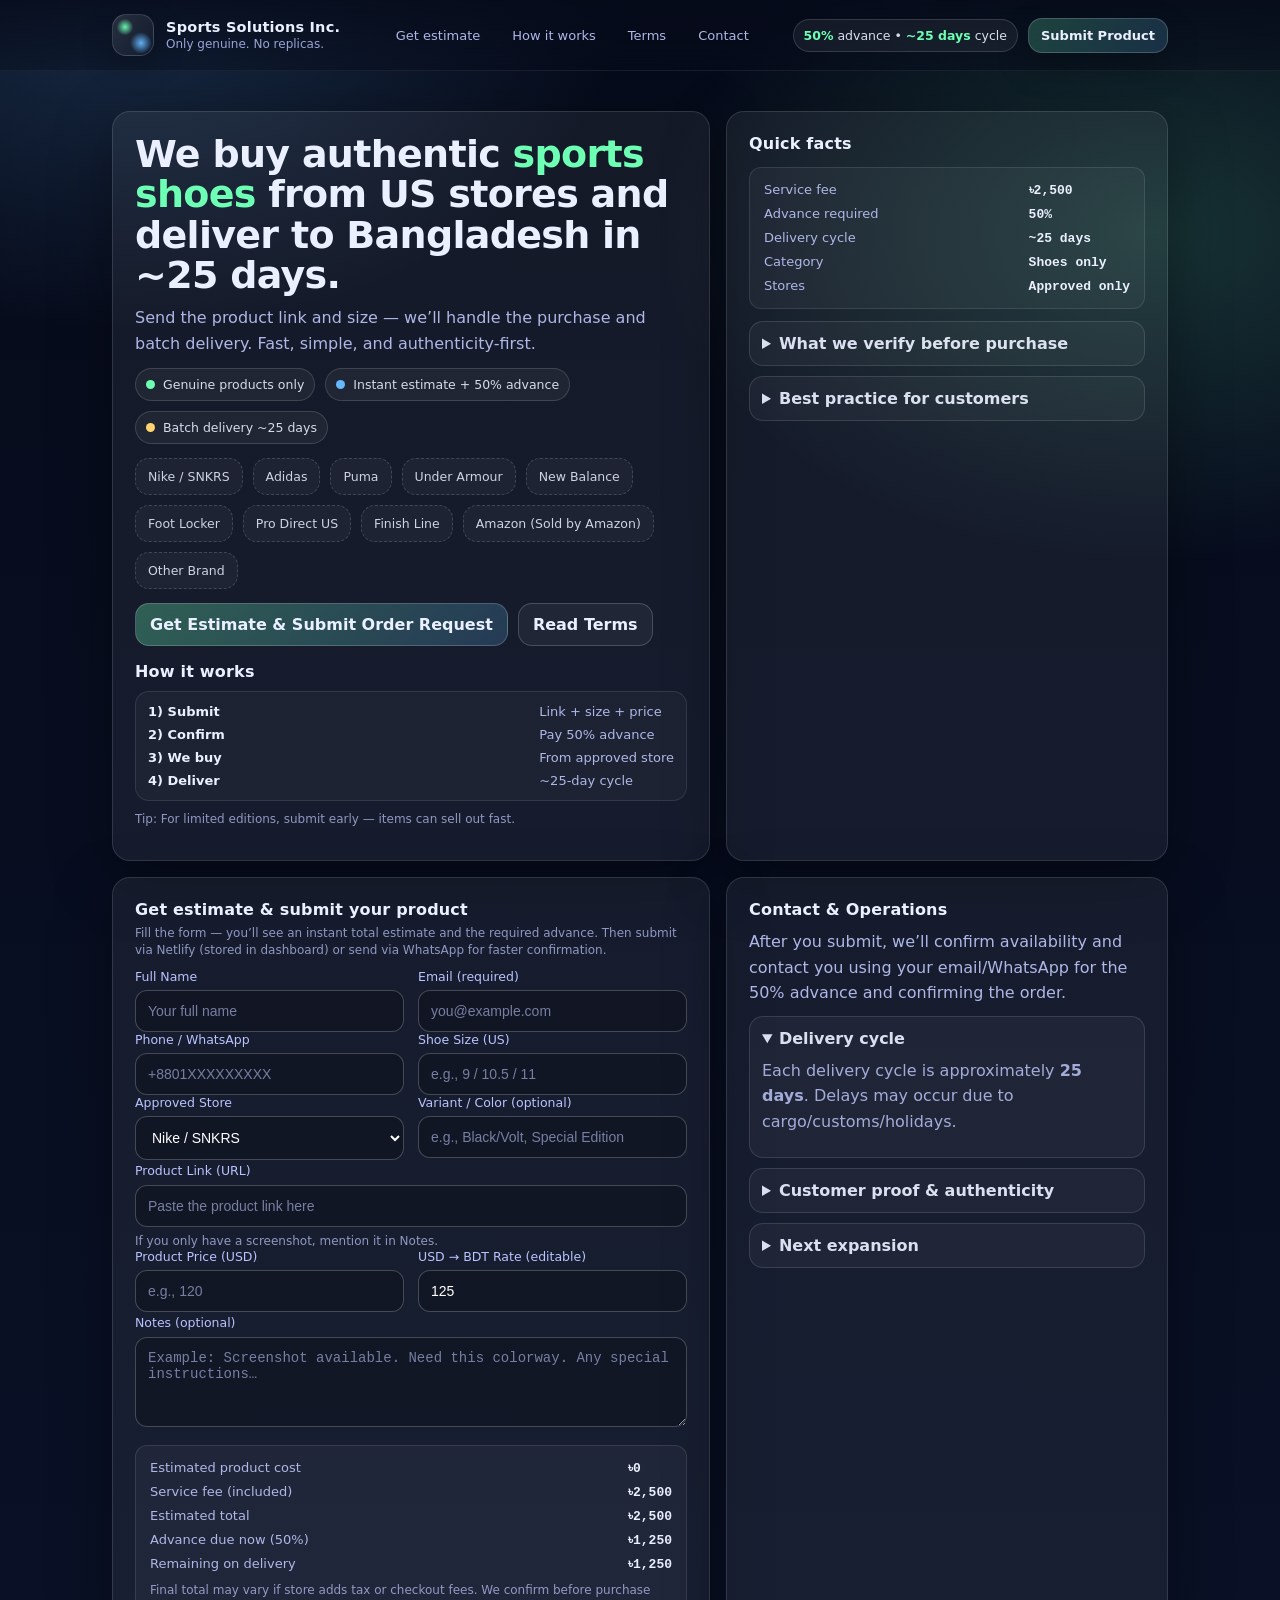
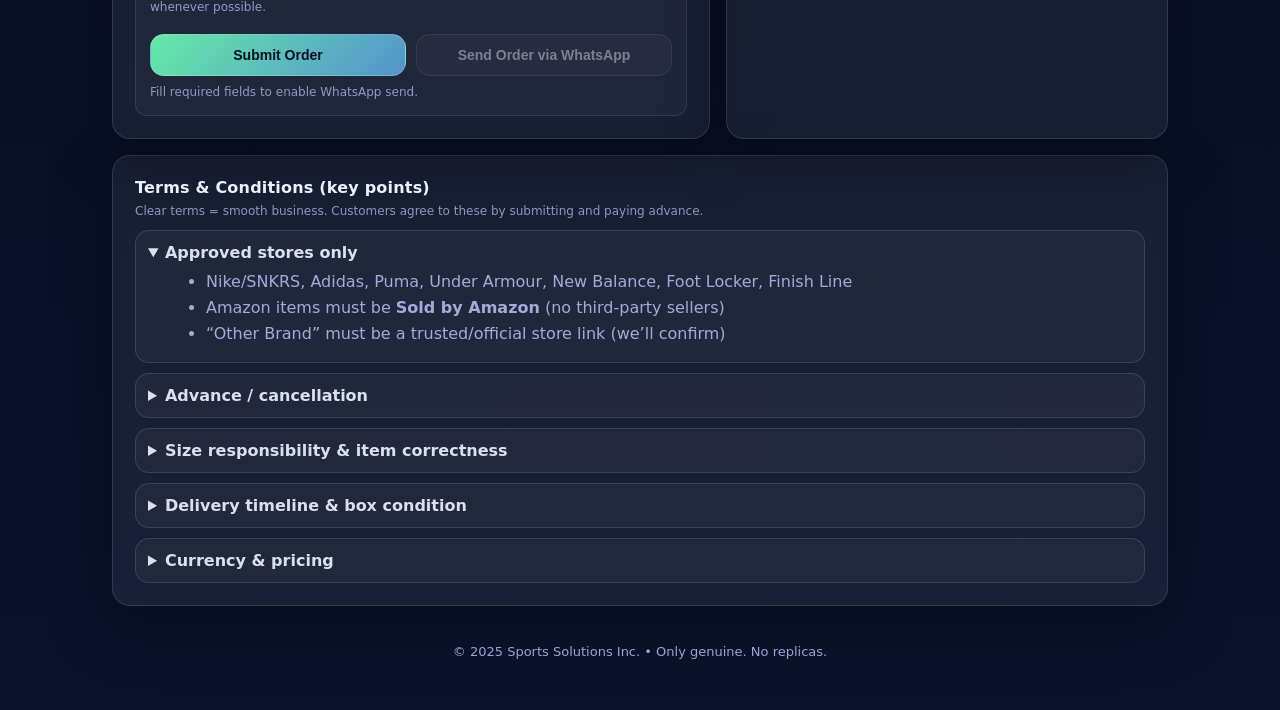
==== index.html @ 5dcd1d86 "Update order submission and delivery details (added prodirect)" ====
<!doctype html>
<html lang="en">
<head>
<meta charset="utf-8">
<meta name="viewport" content="width=device-width,initial-scale=1">

<title>Sports Solutions Inc. — US to BD Sports Imports</title>
<meta name="description" content="Sports Solutions Inc. — Authentic US store/site purchase. Send the product link. Pay 50% advance. We handle the rest.">

<style>
  :root{
    --bg1:#060b1a;
    --bg2:#0b132b;
    --card:rgba(255,255,255,.06);
    --line:rgba(255,255,255,.12);
    --text:#eaf0ff;
    --mut:#aeb7e6;
    --mut2:#9aa4d6;
    --acc1:#6dffb3;
    --acc2:#66b8ff;
    --warn:#ffd36d;
    --danger:#ff6d8b;
    --radius:18px;
    --radius2:14px;
    --shadow: 0 18px 60px rgba(0,0,0,.35);
  }

  *{box-sizing:border-box}
  html{scroll-behavior:smooth}
  body{
    margin:0;
    font-family:system-ui,-apple-system,Segoe UI,Roboto,Helvetica,Arial;
    color:var(--text);
    background:
      radial-gradient(900px 600px at 10% 0%, rgba(102,184,255,.18), transparent 55%),
      radial-gradient(900px 600px at 90% 10%, rgba(109,255,179,.16), transparent 55%),
      linear-gradient(180deg,var(--bg1),var(--bg2));
  }

  .wrap{max-width:1100px;margin:auto;padding:22px}
  a{color:inherit;text-decoration:none}

  /* Top bar */
  .topbar{
    position:sticky; top:0; z-index:50;
    backdrop-filter: blur(14px);
    background: linear-gradient(180deg, rgba(6,11,26,.82), rgba(6,11,26,.40));
    border-bottom:1px solid rgba(255,255,255,.08);
  }
  .nav{
    max-width:1100px;
    margin:0 auto;
    padding:14px 22px;
    display:flex;
    align-items:center;
    justify-content:space-between;
    gap:14px;
  }
  .brand{
    display:flex; align-items:center; gap:12px;
    min-width: 240px;
  }
  .mark{
    width:42px;height:42px;border-radius:14px;
    border:1px solid rgba(255,255,255,.14);
    background:
      radial-gradient(14px 14px at 30% 30%, rgba(109,255,179,.95), transparent 60%),
      radial-gradient(18px 18px at 70% 70%, rgba(102,184,255,.95), transparent 60%),
      linear-gradient(135deg, rgba(255,255,255,.12), rgba(255,255,255,.02));
    box-shadow: 0 10px 30px rgba(0,0,0,.25);
  }
  .brand b{display:block; font-size:14.5px; letter-spacing:.2px}
  .brand small{display:block; color:var(--mut2); font-size:12px; margin-top:2px}

  .navlinks{display:flex; gap:10px; flex-wrap:wrap; justify-content:flex-end}
  .navlinks a{
    font-size:13px; color:var(--mut);
    padding:8px 10px;
    border-radius:12px;
    border:1px solid transparent;
  }
  .navlinks a:hover{
    color:var(--text);
    border-color: rgba(255,255,255,.12);
    background: rgba(255,255,255,.04);
  }
  .navcta{
    display:flex; align-items:center; gap:10px;
  }
  .pill{
    font-size:12.5px;
    color:rgba(234,240,255,.92);
    border:1px solid rgba(255,255,255,.14);
    background:rgba(255,255,255,.06);
    padding:8px 10px;
    border-radius:999px;
  }
  .pill strong{color:var(--acc1)}
  .btnTop{
    display:inline-flex; align-items:center; justify-content:center;
    padding:9px 12px;
    border-radius:14px;
    font-size:13px;
    font-weight:700;
    border:1px solid rgba(255,255,255,.18);
    background: linear-gradient(135deg, rgba(109,255,179,.22), rgba(102,184,255,.18));
    box-shadow: 0 14px 34px rgba(0,0,0,.22);
    cursor:pointer;
  }
  .btnTop:hover{transform: translateY(-1px)}
  @media (max-width: 860px){
    .navcta{display:none}
  }

  /* Cards + layout */
  .card{
    background: var(--card);
    border:1px solid var(--line);
    border-radius:var(--radius);
    box-shadow: var(--shadow);
    overflow:hidden;
  }
  .pad{padding:22px}
  h1,h2,h3{margin:0 0 10px}
  p{margin:0 0 10px; color:var(--mut); line-height:1.6}

  .grid{
    display:grid;
    grid-template-columns: 1.15fr .85fr;
    gap:16px;
    margin-top:18px;
  }
  @media (max-width: 900px){
    .grid{grid-template-columns:1fr}
  }

  /* Hero */
  .heroTitle{
    font-size:38px;
    line-height:1.06;
    letter-spacing:-.7px;
    margin-bottom:10px;
  }
  @media (max-width: 520px){
    .heroTitle{font-size:30px}
  }

  .heroBadges{
    display:flex; gap:10px; flex-wrap:wrap;
    margin-top:12px;
  }
  .badge{
    display:inline-flex; align-items:center; gap:8px;
    padding:8px 10px;
    border-radius:999px;
    border:1px solid rgba(255,255,255,.14);
    background:rgba(255,255,255,.05);
    color:rgba(234,240,255,.9);
    font-size:12.5px;
  }
  .dot{width:9px;height:9px;border-radius:99px;background:var(--acc1)}
  .dot.blue{background:var(--acc2)}
  .dot.warn{background:var(--warn)}

  .storeBadges{
    display:flex; gap:10px; flex-wrap:wrap;
    margin-top:14px;
  }
  .store{
    font-size:12.5px;
    color:rgba(234,240,255,.86);
    border:1px dashed rgba(255,255,255,.16);
    background:rgba(255,255,255,.04);
    padding:10px 12px;
    border-radius:14px;
  }

  .heroCTA{
    display:flex; gap:10px; flex-wrap:wrap;
    margin-top:14px;
  }
  .primaryBtn{
    display:inline-flex; align-items:center; justify-content:center;
    padding:11px 14px;
    border-radius:14px;
    font-weight:800;
    border:1px solid rgba(255,255,255,.18);
    background: linear-gradient(135deg, rgba(109,255,179,.30), rgba(102,184,255,.20));
    cursor:pointer;
  }
  .secondaryBtn{
    display:inline-flex; align-items:center; justify-content:center;
    padding:11px 14px;
    border-radius:14px;
    font-weight:700;
    border:1px solid rgba(255,255,255,.18);
    background: rgba(255,255,255,.05);
  }

  /* Form */
  label{font-size:12.5px;color:#b9c3ff}
  input,select,textarea,button{
    width:100%;
    padding:12px;
    margin-top:6px;
    border-radius:12px;
    border:1px solid rgba(255,255,255,.22);
    background: rgba(0,0,0,.22);
    color:#fff;
    font-size:14px;
    outline:none;
  }
  input::placeholder, textarea::placeholder{color: rgba(174,183,230,.65)}
  textarea{resize:vertical; min-height:90px}
  .row{display:grid;grid-template-columns:1fr 1fr;gap:14px}
  @media(max-width:700px){.row{grid-template-columns:1fr}}

  .hint{font-size:12px;color:rgba(174,183,230,.80); margin-top:6px; line-height:1.4}

  .calc{
    background:rgba(255,255,255,.04);
    padding:14px;
    border-radius:12px;
    margin-top:14px;
    font-size:14px;
    border:1px solid rgba(255,255,255,.10);
  }
  .kvs{
    display:grid;
    grid-template-columns: 1fr auto;
    gap:8px 12px;
    color:var(--mut);
    font-size:13px;
  }
  .kvs b{color:var(--text)}
  .mono{font-family: ui-monospace, SFMono-Regular, Menlo, Monaco, Consolas, "Liberation Mono", "Courier New", monospace;}

  .btnRow{
    display:flex; gap:10px; flex-wrap:wrap;
    margin-top:12px;
  }
  .btn{
    flex: 1 1 180px;
    border-radius:14px;
    font-weight:800;
    cursor:pointer;
    border:1px solid rgba(255,255,255,.18);
    background: linear-gradient(135deg, rgba(109,255,179,.90), rgba(102,184,255,.75));
    color:#061021;
  }
  .btn.secondary{
    background: rgba(255,255,255,.06);
    color: var(--text);
    font-weight:750;
  }
  .btn:disabled{
    cursor:not-allowed;
    opacity:.45;
    filter:grayscale(.1);
  }

  .sectionTitle{
    font-size:16px;
    letter-spacing:.2px;
    margin:0 0 10px;
  }

  /* Accordion terms */
  details{
    border:1px solid rgba(255,255,255,.12);
    background:rgba(255,255,255,.04);
    border-radius:14px;
    padding:12px 12px;
    margin-top:10px;
  }
  summary{
    cursor:pointer;
    font-weight:800;
    color: rgba(234,240,255,.92);
  }
  details p, details li{color:rgba(174,183,230,.92)}
  ul{margin:10px 0 0 18px}
  li{margin:7px 0}

  footer{
    text-align:center;
    color:#9aa4d6;
    font-size:13px;
    margin:36px 0 26px;
    line-height:1.6;
  }
  /* ✅ Mobile header fix */
@media (max-width: 700px){
  .nav{
    padding: 12px 14px;
    flex-wrap: wrap;
    align-items: center;
  }

  .brand{
    min-width: unset;
  }

  .brand small{
    display:none; /* keeps header compact on phone */
  }

  .navlinks{
    width: 100%;
    justify-content: flex-start;
    flex-wrap: nowrap;          /* keep menu in one line */
    overflow-x: auto;           /* allow swipe */
    -webkit-overflow-scrolling: touch;
    gap: 8px;
    padding-top: 8px;
  }

  .navlinks a{
    white-space: nowrap;        /* prevent text wrapping */
    padding: 8px 10px;
  }

  .navcta{
    display:none; /* hide pill + button on mobile */
  }
}

</style>
</head>

<body>
  <div class="topbar">
    <div class="nav">
      <div class="brand">
        <div class="mark" aria-hidden="true"></div>
        <div>
          <b>Sports Solutions Inc.</b>
          <small>Only genuine. No replicas.</small>
        </div>
      </div>

      <div class="navlinks" aria-label="primary">
        <a href="#estimate">Get estimate</a>
        <a href="#how">How it works</a>
        <a href="#terms">Terms</a>
        <a href="#contact">Contact</a>
      </div>

      <div class="navcta">
        <div class="pill"><strong>50%</strong> advance • <strong>~25 days</strong> cycle</div>
        <a class="btnTop" href="#estimate">Submit Product</a>
      </div>
    </div>
  </div>

  <div class="wrap">

    <!-- HERO + SUMMARY -->
    <section class="grid" style="margin-top:18px">
      <div class="card">
        <div class="pad">
          <h1 class="heroTitle">
            We buy authentic <span style="color:var(--acc1)">sports shoes</span> from US stores and deliver to Bangladesh in ~25 days.
          </h1>
          <p>
            Send the product link and size — we’ll handle the purchase and batch delivery. Fast, simple, and authenticity-first.
          </p>

          <div class="heroBadges">
            <span class="badge"><span class="dot"></span> Genuine products only</span>
            <span class="badge"><span class="dot blue"></span> Instant estimate + 50% advance</span>
            <span class="badge"><span class="dot warn"></span> Batch delivery ~25 days</span>
          </div>

          <!-- DO NOT CHANGE: storeBadges block (user-requested) -->
          <div class="storeBadges" aria-label="approved stores">
            <span class="store">Nike / SNKRS</span>
            <span class="store">Adidas</span>
            <span class="store">Puma</span>
            <span class="store">Under Armour</span>
            <span class="store">New Balance</span>
            <span class="store">Foot Locker</span>
            <span class="store">Pro Direct US</span>
            <span class="store">Finish Line</span>
            <span class="store">Amazon (Sold by Amazon)</span>
            <span class="store">Other Brand</span>
          </div>

          <div class="heroCTA">
            <a class="primaryBtn" href="#estimate">Get Estimate & Submit Order Request</a>
            <a class="secondaryBtn" href="#terms">Read Terms</a>
          </div>

          <div id="how" style="margin-top:16px">
            <h3 class="sectionTitle">How it works</h3>
            <div class="kvs" style="border:1px solid rgba(255,255,255,.10); padding:12px; border-radius:14px; background:rgba(255,255,255,.03)">
              <div><b>1) Submit</b></div><div>Link + size + price</div>
              <div><b>2) Confirm</b></div><div>Pay 50% advance</div>
              <div><b>3) We buy</b></div><div>From approved store</div>
              <div><b>4) Deliver</b></div><div>~25-day cycle</div>
            </div>
            <p class="hint" style="margin-top:10px">
              Tip: For limited editions, submit early — items can sell out fast.
            </p>
          </div>
        </div>
      </div>

      <!-- QUICK FACTS -->
      <aside class="card">
        <div class="pad">
          <h3 class="sectionTitle">Quick facts</h3>
          <div class="calc">
            <div class="kvs">
              <div>Service fee</div><div><b class="mono">৳2,500</b></div>
              <div>Advance required</div><div><b class="mono">50%</b></div>
              <div>Delivery cycle</div><div><b class="mono">~25 days</b></div>
              <div>Category</div><div><b class="mono">Shoes only</b></div>
              <div>Stores</div><div><b class="mono">Approved only</b></div>
            </div>
          </div>

          <details style="margin-top:12px">
            <summary>What we verify before purchase</summary>
            <ul>
              <li>Correct size/variant</li>
              <li>Store is approved</li>
              <li>Availability at checkout (best effort)</li>
              <li>Estimate vs final checkout total (tax/shipping may apply)</li>
            </ul>
          </details>

          <details style="margin-top:10px">
            <summary>Best practice for customers</summary>
            <ul>
              <li>Use official store links</li>
              <li>Double-check size chart</li>
              <li>Send clear notes if you have screenshots</li>
            </ul>
          </details>
        </div>
      </aside>
    </section>

    <!-- ESTIMATE + FORM -->
    <section id="estimate" class="grid" style="margin-top:16px">
      <div class="card">
        <div class="pad">
          <h3 class="sectionTitle">Get estimate & submit your product</h3>
          <p class="hint" style="margin-top:-4px">
            Fill the form — you’ll see an instant total estimate and the required advance.
            Then submit via Netlify (stored in dashboard) or send via WhatsApp for faster confirmation.
          </p>

          <form
            name="order"
            method="POST"
            data-netlify="true"
            netlify-honeypot="bot-field"
            action="/success.html"
            id="orderForm"
          >
            <input type="hidden" name="form-name" value="order">
            <input type="hidden" name="bot-field">

            <!-- UPDATED: Added required Email field -->
            <div class="row">
              <label>Full Name
                <input name="name" id="name" required placeholder="Your full name">
              </label>
              <label>Email (required)
                <input type="email" name="email" id="email" required placeholder="you@example.com">
              </label>
            </div>

            <div class="row">
              <label>Phone / WhatsApp
                <input name="phone" id="phone" required placeholder="+8801XXXXXXXXX">
              </label>
              <label>Shoe Size (US)
                <input name="size" id="size" required placeholder="e.g., 9 / 10.5 / 11">
              </label>
            </div>

            <!-- DO NOT CHANGE: Approved Store dropdown (user-requested) -->
            <div class="row">
              <label>Approved Store
                <select name="store" id="store" required>
                  <option value="Nike / SNKRS">Nike / SNKRS</option>
                  <option value="Adidas">Adidas</option>
                  <option value="Puma">Puma</option>
                  <option value="Under Armour">Under Armour</option>
                  <option value="New Balance">New Balance</option>
                  <option value="Pro Direct US">Pro Direct US</option>
                  <option value="Foot Locker">Foot Locker</option>
                  <option value="Finish Line">Finish Line</option>
                  <option value="Amazon (Sold by Amazon)">Amazon (Sold by Amazon)</option>
                  <option value="Other Brand">Other Brand</option>
                </select>
              </label>

              <label>Variant / Color (optional)
                <input name="variant" id="variant" placeholder="e.g., Black/Volt, Special Edition">
              </label>
            </div>

            <label>Product Link (URL)
              <input name="product_link" id="productLink" required placeholder="Paste the product link here">
            </label>
            <div class="hint">If you only have a screenshot, mention it in Notes.</div>

            <div class="row">
              <label>Product Price (USD)
                <input type="number" name="usd_price" id="usdPrice" required min="1" step="0.01" placeholder="e.g., 120">
              </label>
              <label>USD → BDT Rate (editable)
                <input type="number" name="fx_rate" id="fxRate" value="125" min="1" step="0.01">
              </label>
            </div>

            <label>Notes (optional)
              <textarea name="notes" id="notes" placeholder="Example: Screenshot available. Need this colorway. Any special instructions…"></textarea>
            </label>

            <div class="calc" aria-live="polite">
              <div class="kvs">
                <div>Estimated product cost</div><div><b id="productBDT" class="mono">৳0</b></div>
                <div>Service fee (included)</div><div><b class="mono">৳2,500</b></div>
                <div>Estimated total</div><div><b id="totalBDT" class="mono">৳0</b></div>
                <div>Advance due now (50%)</div><div><b id="advanceBDT" class="mono">৳0</b></div>
                <div>Remaining on delivery</div><div><b id="remainBDT" class="mono">৳0</b></div>
              </div>
              <div class="hint" style="margin-top:10px">
                Final total may vary if store adds tax or checkout fees. We confirm before purchase whenever possible.
              </div>

              <div class="btnRow">
                <button type="submit" class="btn" id="submitBtn">Submit Order</button>
                <button type="button" class="btn secondary" id="waBtn" onclick="sendWhatsApp()" disabled>
                  Send Order via WhatsApp
                </button>
              </div>

              <div class="hint" id="waHint" style="margin-top:8px">
                Fill required fields to enable WhatsApp send.
              </div>
            </div>
          </form>
        </div>
      </div>

      <!-- CONTACT / OPS -->
      <aside id="contact" class="card">
        <div class="pad">
          <h3 class="sectionTitle">Contact & Operations</h3>
          <p>
            After you submit, we’ll confirm availability and contact you using your email/WhatsApp for the 50% advance and confirming the order.
          </p>

          <details open>
            <summary>Delivery cycle</summary>
            <p style="margin-top:10px">
              Each delivery cycle is approximately <b>25 days</b>. Delays may occur due to cargo/customs/holidays.
            </p>
          </details>

          <details>
            <summary>Customer proof & authenticity</summary>
            <ul>
              <li>We purchase from approved stores only</li>
              <li>Invoice/proof can be shared on request</li>
              <li>No replicas — authenticity first</li>
            </ul>
          </details>

          <details>
            <summary>Next expansion</summary>
            <p style="margin-top:10px">
              Accessories and apparel can be added later with category-wise pricing (shin guards, socks, gloves, jerseys, jackets, bags).
            </p>
          </details>
        </div>
      </aside>
    </section>

    <!-- TERMS -->
    <section id="terms" style="margin-top:16px">
      <div class="card">
        <div class="pad">
          <h3 class="sectionTitle">Terms & Conditions (key points)</h3>
          <p class="hint" style="margin-top:-4px">
            Clear terms = smooth business. Customers agree to these by submitting and paying advance.
          </p>

          <details open>
            <summary>Approved stores only</summary>
            <ul>
              <li>Nike/SNKRS, Adidas, Puma, Under Armour, New Balance, Foot Locker, Finish Line</li>
              <li>Amazon items must be <b>Sold by Amazon</b> (no third-party sellers)</li>
              <li>“Other Brand” must be a trusted/official store link (we’ll confirm)</li>
            </ul>
          </details>

          <details>
            <summary>Advance / cancellation</summary>
            <ul>
              <li><b>50% advance required</b> to confirm the order</li>
              <li><b>No cancellation after purchase</b> (advance becomes non-refundable once we buy)</li>
              <li>Limited/special items may require higher advance (60–70%) if needed to secure purchase</li>
            </ul>
          </details>

          <details>
            <summary>Size responsibility & item correctness</summary>
            <ul>
              <li>Customer is responsible for size/variant selection</li>
              <li>If customer provided wrong info, customer bears the outcome</li>
              <li>If we purchase the wrong item due to our mistake, we correct it</li>
            </ul>
          </details>

          <details>
            <summary>Delivery timeline & box condition</summary>
            <ul>
              <li>Delivery is estimated at <b>~25 days</b> from batch ship date</li>
              <li>Delays can occur due to airline/cargo/customs/holidays</li>
              <li>Shoe box may have dents/creases from cargo handling — authenticity is the priority</li>
            </ul>
          </details>

          <details>
            <summary>Currency & pricing</summary>
            <ul>
              <li>USD→BDT rate is locked at the time of payment for billing</li>
              <li>Final total may vary slightly due to store tax/checkout fees</li>
            </ul>
          </details>
        </div>
      </div>
    </section>

    <footer>
      © 2025 Sports Solutions Inc. • Only genuine. No replicas.<br>
    </footer>
  </div>

<script>
  const SERVICE_FEE = 2500;
  const WA_NUMBER = "14438620065";

  const el = (id) => document.getElementById(id);

  function formatBDT(n){
    return "৳" + Math.round(n).toLocaleString();
  }

  function getNumbers(){
    const usd = Number(el("usdPrice").value || 0);
    const fx  = Number(el("fxRate").value || 125);
    const product = usd * fx;
    const total = product + SERVICE_FEE;
    const adv = total * 0.5;
    const remain = total - adv;
    return { usd, fx, product, total, adv, remain };
  }

  function calculate(){
    const { product, total, adv, remain } = getNumbers();
    el("productBDT").textContent = formatBDT(product);
    el("totalBDT").textContent = formatBDT(total);
    el("advanceBDT").textContent = formatBDT(adv);
    el("remainBDT").textContent = formatBDT(remain);
    toggleWA();
  }

  function requiredFilled(){
    // UPDATED: added "email" as required
    const ids = ["name","email","phone","size","productLink","usdPrice","fxRate"];
    return ids.every(id => String(el(id).value || "").trim().length > 0);
  }

  function toggleWA(){
    const ok = requiredFilled();
    const waBtn = el("waBtn");
    waBtn.disabled = !ok;
    el("waHint").textContent = ok
      ? "WhatsApp message will include your full order summary."
      : "Fill required fields to enable WhatsApp send.";
  }

  function sendWhatsApp(){
    if(!requiredFilled()){
      alert("Please fill all required fields (name, email, phone, size, link, USD price, FX rate) before sending via WhatsApp.");
      return;
    }

    const name  = el("name").value.trim();
    const email = el("email").value.trim();
    const phone = el("phone").value.trim();
    const store = el("store").value;
    const size  = el("size").value.trim();
    const link  = el("productLink").value.trim();
    const variant = (el("variant")?.value || "").trim();
    const notes = el("notes").value.trim();

    const { usd, fx, total, adv } = getNumbers();

    if(!usd || usd <= 0){
      alert("Please enter a valid USD price.");
      return;
    }

    const message =
`Sports Solutions Inc. — Order Summary

Name: ${name}
Email: ${email}
Phone: ${phone}
Store: ${store}
Size (US): ${size}
Variant: ${variant || "—"}
Product Link: ${link}
USD Price: ${usd} (Rate: ${fx})

Estimated Total: ৳${Math.round(total)}
Advance Due (50%): ৳${Math.round(adv)}

Notes: ${notes || "—"}

Delivery cycle: ~25 days`;

    const url = `https://wa.me/${WA_NUMBER}?text=${encodeURIComponent(message)}`;
    window.open(url, "_blank");
  }

  // Bind
  ["input","change"].forEach(evt=>{
    el("usdPrice").addEventListener(evt, calculate);
    el("fxRate").addEventListener(evt, calculate);

    el("name").addEventListener(evt, toggleWA);
    el("email").addEventListener(evt, toggleWA);   // UPDATED
    el("phone").addEventListener(evt, toggleWA);
    el("size").addEventListener(evt, toggleWA);
    el("productLink").addEventListener(evt, toggleWA);
    el("store").addEventListener(evt, toggleWA);
    el("notes").addEventListener(evt, toggleWA);

    // Optional field, but include in toggles so WhatsApp updates smoothly
    if (el("variant")) el("variant").addEventListener(evt, toggleWA);
  });

  // Init
  calculate();
</script>
</body>
</html>
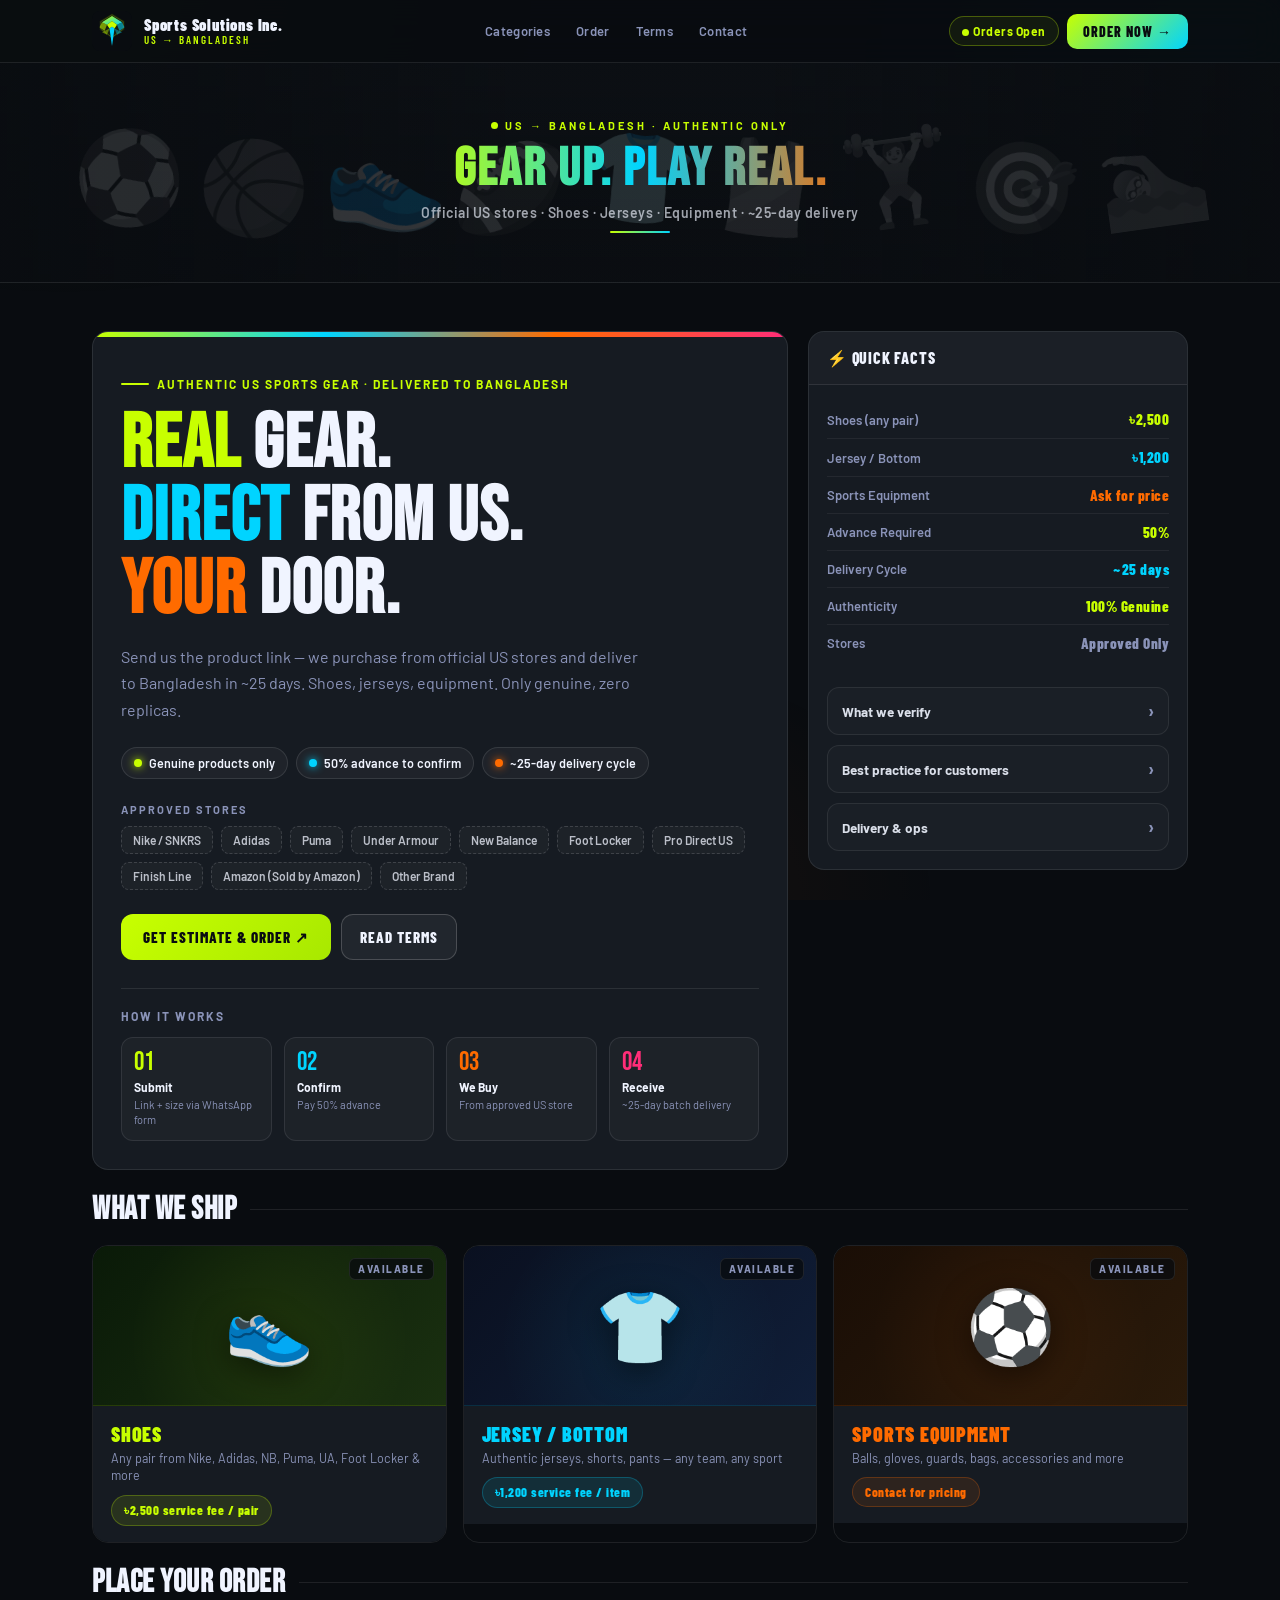
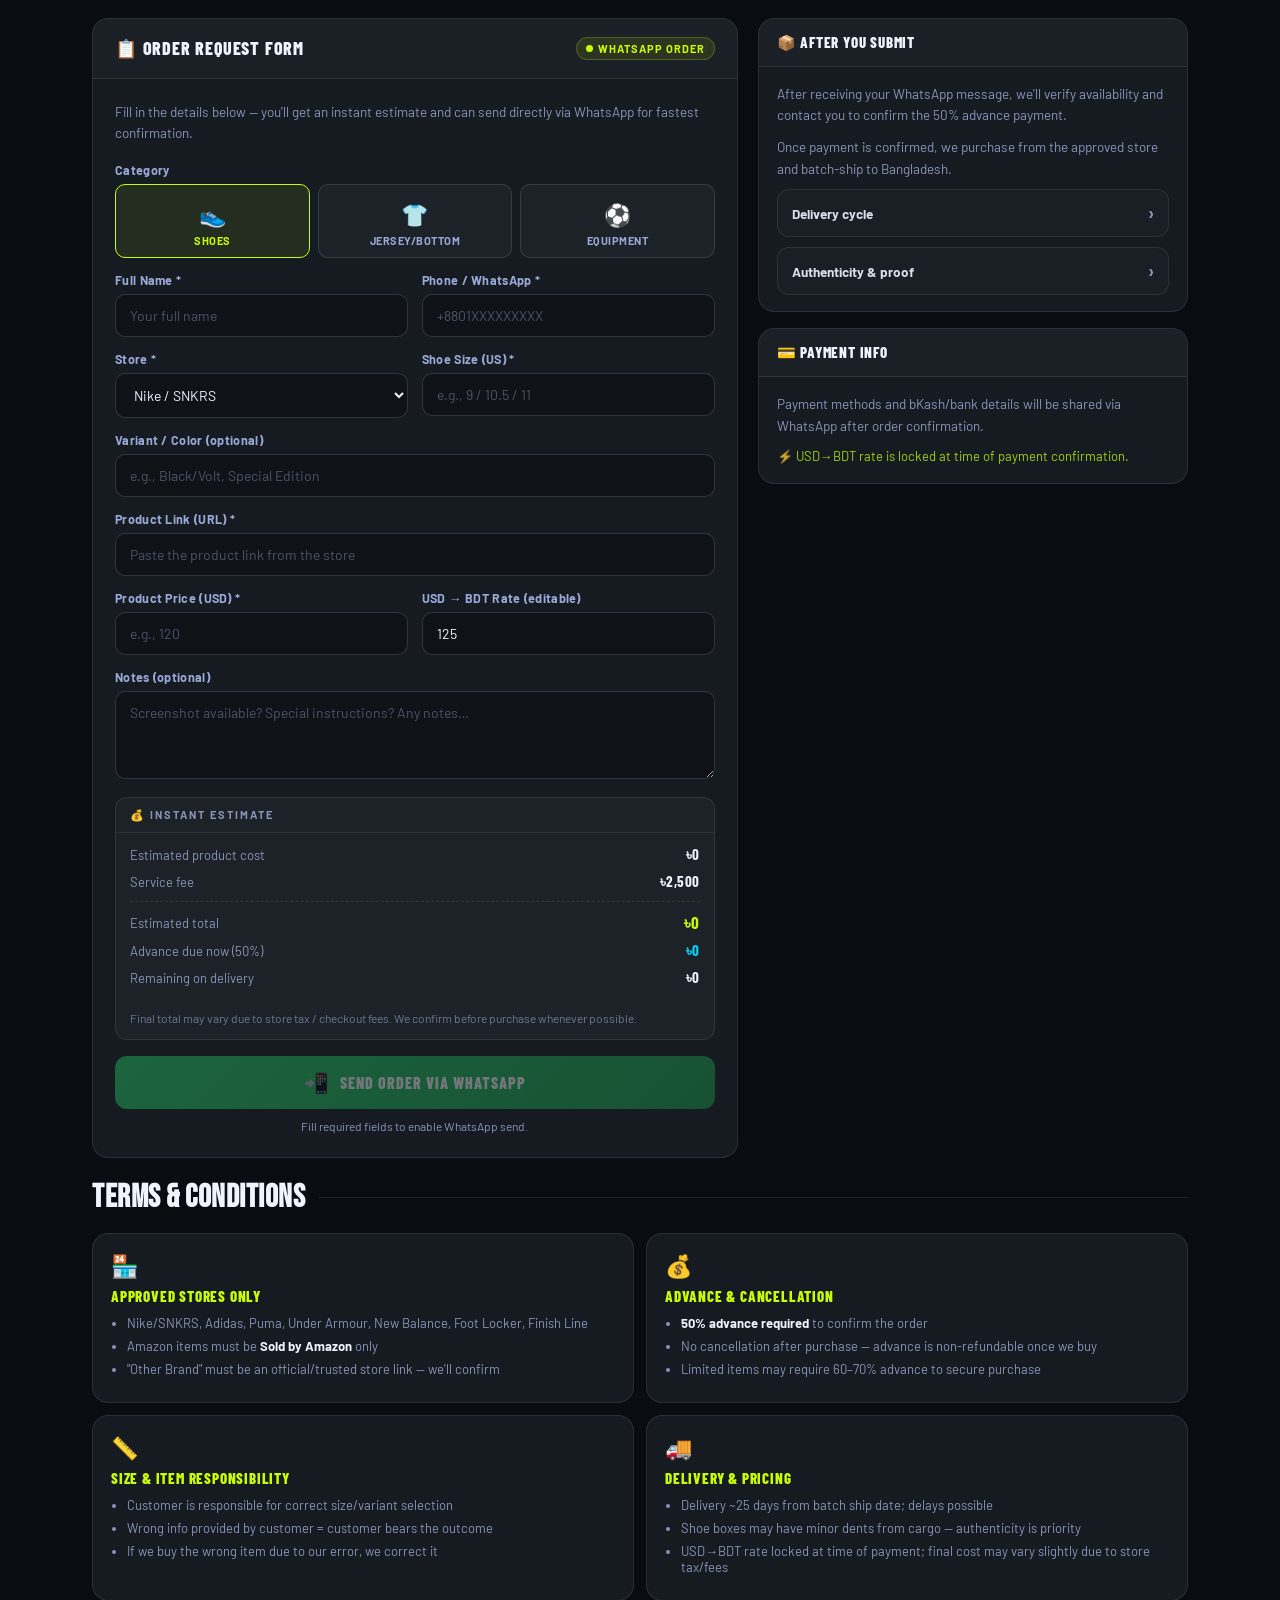
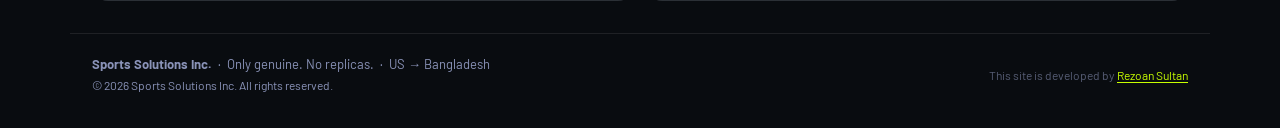
==== commit 779786aa: "Update index.html" ====
--- a/index.html
+++ b/index.html
@@ -3,489 +3,861 @@
 <head>
 <meta charset="utf-8">
 <meta name="viewport" content="width=device-width,initial-scale=1">
-
 <title>Sports Solutions Inc. — US to BD Sports Imports</title>
-<meta name="description" content="Sports Solutions Inc. — Authentic US store/site purchase. Send the product link. Pay 50% advance. We handle the rest.">
+<meta name="description" content="Authentic US sports gear delivered to Bangladesh. Shoes, jerseys, equipment — we buy, you receive.">
+<link rel="icon" type="image/svg+xml" href="data:image/svg+xml,%3Csvg xmlns='http://www.w3.org/2000/svg' viewBox='0 0 64 64'%3E%3Crect width='64' height='64' rx='12' fill='%23090c10'/%3E%3Cpolygon points='32,4 52,16 52,30 32,44 12,30 12,16' fill='%23c8ff00' opacity='.15'/%3E%3Cpolygon points='32,6 50,17 50,29 32,42 14,29 14,17' fill='none' stroke='%23c8ff00' stroke-width='1.5' opacity='.4'/%3E%3Cpath d='M24,20 L32,14 L40,20 L36,26 L32,23 L28,26 Z' fill='%23c8ff00'/%3E%3Cpath d='M28,26 L32,23 L36,26 L32,50 Z' fill='%2300d4ff'/%3E%3Cpath d='M20,22 L24,20 L28,26 L24,30 Z' fill='%23c8ff00' opacity='.7'/%3E%3Cpath d='M44,22 L40,20 L36,26 L40,30 Z' fill='%2300d4ff' opacity='.7'/%3E%3C/svg%3E">
+<link rel="preconnect" href="https://fonts.googleapis.com">
+<link href="https://fonts.googleapis.com/css2?family=Bebas+Neue&family=Barlow:ital,wght@0,400;0,600;0,700;0,800;1,700&family=Barlow+Condensed:wght@700;800;900&display=swap" rel="stylesheet">
 
 <style>
-  :root{
-    --bg1:#060b1a;
-    --bg2:#0b132b;
-    --card:rgba(255,255,255,.06);
-    --line:rgba(255,255,255,.12);
-    --text:#eaf0ff;
-    --mut:#aeb7e6;
-    --mut2:#9aa4d6;
-    --acc1:#6dffb3;
-    --acc2:#66b8ff;
-    --warn:#ffd36d;
-    --danger:#ff6d8b;
-    --radius:18px;
-    --radius2:14px;
-    --shadow: 0 18px 60px rgba(0,0,0,.35);
-  }
-
-  *{box-sizing:border-box}
-  html{scroll-behavior:smooth}
-  body{
-    margin:0;
-    font-family:system-ui,-apple-system,Segoe UI,Roboto,Helvetica,Arial;
-    color:var(--text);
-    background:
-      radial-gradient(900px 600px at 10% 0%, rgba(102,184,255,.18), transparent 55%),
-      radial-gradient(900px 600px at 90% 10%, rgba(109,255,179,.16), transparent 55%),
-      linear-gradient(180deg,var(--bg1),var(--bg2));
-  }
-
-  .wrap{max-width:1100px;margin:auto;padding:22px}
-  a{color:inherit;text-decoration:none}
-
-  /* Top bar */
-  .topbar{
-    position:sticky; top:0; z-index:50;
-    backdrop-filter: blur(14px);
-    background: linear-gradient(180deg, rgba(6,11,26,.82), rgba(6,11,26,.40));
-    border-bottom:1px solid rgba(255,255,255,.08);
-  }
-  .nav{
-    max-width:1100px;
-    margin:0 auto;
-    padding:14px 22px;
-    display:flex;
-    align-items:center;
-    justify-content:space-between;
-    gap:14px;
-  }
-  .brand{
-    display:flex; align-items:center; gap:12px;
-    min-width: 240px;
-  }
-  .mark{
-    width:42px;height:42px;border-radius:14px;
-    border:1px solid rgba(255,255,255,.14);
-    background:
-      radial-gradient(14px 14px at 30% 30%, rgba(109,255,179,.95), transparent 60%),
-      radial-gradient(18px 18px at 70% 70%, rgba(102,184,255,.95), transparent 60%),
-      linear-gradient(135deg, rgba(255,255,255,.12), rgba(255,255,255,.02));
-    box-shadow: 0 10px 30px rgba(0,0,0,.25);
-  }
-  .brand b{display:block; font-size:14.5px; letter-spacing:.2px}
-  .brand small{display:block; color:var(--mut2); font-size:12px; margin-top:2px}
-
-  .navlinks{display:flex; gap:10px; flex-wrap:wrap; justify-content:flex-end}
-  .navlinks a{
-    font-size:13px; color:var(--mut);
-    padding:8px 10px;
-    border-radius:12px;
-    border:1px solid transparent;
-  }
-  .navlinks a:hover{
-    color:var(--text);
-    border-color: rgba(255,255,255,.12);
-    background: rgba(255,255,255,.04);
-  }
-  .navcta{
-    display:flex; align-items:center; gap:10px;
-  }
-  .pill{
-    font-size:12.5px;
-    color:rgba(234,240,255,.92);
-    border:1px solid rgba(255,255,255,.14);
-    background:rgba(255,255,255,.06);
-    padding:8px 10px;
-    border-radius:999px;
-  }
-  .pill strong{color:var(--acc1)}
-  .btnTop{
-    display:inline-flex; align-items:center; justify-content:center;
-    padding:9px 12px;
-    border-radius:14px;
-    font-size:13px;
-    font-weight:700;
-    border:1px solid rgba(255,255,255,.18);
-    background: linear-gradient(135deg, rgba(109,255,179,.22), rgba(102,184,255,.18));
-    box-shadow: 0 14px 34px rgba(0,0,0,.22);
-    cursor:pointer;
-  }
-  .btnTop:hover{transform: translateY(-1px)}
-  @media (max-width: 860px){
-    .navcta{display:none}
-  }
-
-  /* Cards + layout */
-  .card{
-    background: var(--card);
-    border:1px solid var(--line);
-    border-radius:var(--radius);
-    box-shadow: var(--shadow);
-    overflow:hidden;
-  }
-  .pad{padding:22px}
-  h1,h2,h3{margin:0 0 10px}
-  p{margin:0 0 10px; color:var(--mut); line-height:1.6}
-
-  .grid{
-    display:grid;
-    grid-template-columns: 1.15fr .85fr;
-    gap:16px;
-    margin-top:18px;
-  }
-  @media (max-width: 900px){
-    .grid{grid-template-columns:1fr}
-  }
-
-  /* Hero */
-  .heroTitle{
-    font-size:38px;
-    line-height:1.06;
-    letter-spacing:-.7px;
-    margin-bottom:10px;
-  }
-  @media (max-width: 520px){
-    .heroTitle{font-size:30px}
-  }
-
-  .heroBadges{
-    display:flex; gap:10px; flex-wrap:wrap;
-    margin-top:12px;
-  }
-  .badge{
-    display:inline-flex; align-items:center; gap:8px;
-    padding:8px 10px;
-    border-radius:999px;
-    border:1px solid rgba(255,255,255,.14);
-    background:rgba(255,255,255,.05);
-    color:rgba(234,240,255,.9);
-    font-size:12.5px;
-  }
-  .dot{width:9px;height:9px;border-radius:99px;background:var(--acc1)}
-  .dot.blue{background:var(--acc2)}
-  .dot.warn{background:var(--warn)}
-
-  .storeBadges{
-    display:flex; gap:10px; flex-wrap:wrap;
-    margin-top:14px;
-  }
-  .store{
-    font-size:12.5px;
-    color:rgba(234,240,255,.86);
-    border:1px dashed rgba(255,255,255,.16);
-    background:rgba(255,255,255,.04);
-    padding:10px 12px;
-    border-radius:14px;
-  }
-
-  .heroCTA{
-    display:flex; gap:10px; flex-wrap:wrap;
-    margin-top:14px;
-  }
-  .primaryBtn{
-    display:inline-flex; align-items:center; justify-content:center;
-    padding:11px 14px;
-    border-radius:14px;
-    font-weight:800;
-    border:1px solid rgba(255,255,255,.18);
-    background: linear-gradient(135deg, rgba(109,255,179,.30), rgba(102,184,255,.20));
-    cursor:pointer;
-  }
-  .secondaryBtn{
-    display:inline-flex; align-items:center; justify-content:center;
-    padding:11px 14px;
-    border-radius:14px;
-    font-weight:700;
-    border:1px solid rgba(255,255,255,.18);
-    background: rgba(255,255,255,.05);
-  }
-
-  /* Form */
-  label{font-size:12.5px;color:#b9c3ff}
-  input,select,textarea,button{
-    width:100%;
-    padding:12px;
-    margin-top:6px;
-    border-radius:12px;
-    border:1px solid rgba(255,255,255,.22);
-    background: rgba(0,0,0,.22);
-    color:#fff;
-    font-size:14px;
-    outline:none;
-  }
-  input::placeholder, textarea::placeholder{color: rgba(174,183,230,.65)}
-  textarea{resize:vertical; min-height:90px}
-  .row{display:grid;grid-template-columns:1fr 1fr;gap:14px}
-  @media(max-width:700px){.row{grid-template-columns:1fr}}
-
-  .hint{font-size:12px;color:rgba(174,183,230,.80); margin-top:6px; line-height:1.4}
-
-  .calc{
-    background:rgba(255,255,255,.04);
-    padding:14px;
-    border-radius:12px;
-    margin-top:14px;
-    font-size:14px;
-    border:1px solid rgba(255,255,255,.10);
-  }
-  .kvs{
-    display:grid;
-    grid-template-columns: 1fr auto;
-    gap:8px 12px;
-    color:var(--mut);
-    font-size:13px;
-  }
-  .kvs b{color:var(--text)}
-  .mono{font-family: ui-monospace, SFMono-Regular, Menlo, Monaco, Consolas, "Liberation Mono", "Courier New", monospace;}
-
-  .btnRow{
-    display:flex; gap:10px; flex-wrap:wrap;
-    margin-top:12px;
-  }
-  .btn{
-    flex: 1 1 180px;
-    border-radius:14px;
-    font-weight:800;
-    cursor:pointer;
-    border:1px solid rgba(255,255,255,.18);
-    background: linear-gradient(135deg, rgba(109,255,179,.90), rgba(102,184,255,.75));
-    color:#061021;
-  }
-  .btn.secondary{
-    background: rgba(255,255,255,.06);
-    color: var(--text);
-    font-weight:750;
-  }
-  .btn:disabled{
-    cursor:not-allowed;
-    opacity:.45;
-    filter:grayscale(.1);
-  }
-
-  .sectionTitle{
-    font-size:16px;
-    letter-spacing:.2px;
-    margin:0 0 10px;
-  }
-
-  /* Accordion terms */
-  details{
-    border:1px solid rgba(255,255,255,.12);
-    background:rgba(255,255,255,.04);
-    border-radius:14px;
-    padding:12px 12px;
-    margin-top:10px;
-  }
-  summary{
-    cursor:pointer;
-    font-weight:800;
-    color: rgba(234,240,255,.92);
-  }
-  details p, details li{color:rgba(174,183,230,.92)}
-  ul{margin:10px 0 0 18px}
-  li{margin:7px 0}
-
-  footer{
-    text-align:center;
-    color:#9aa4d6;
-    font-size:13px;
-    margin:36px 0 26px;
-    line-height:1.6;
-  }
-  /* ✅ Mobile header fix */
-@media (max-width: 700px){
-  .nav{
-    padding: 12px 14px;
-    flex-wrap: wrap;
-    align-items: center;
-  }
-
-  .brand{
-    min-width: unset;
-  }
-
-  .brand small{
-    display:none; /* keeps header compact on phone */
-  }
-
-  .navlinks{
-    width: 100%;
-    justify-content: flex-start;
-    flex-wrap: nowrap;          /* keep menu in one line */
-    overflow-x: auto;           /* allow swipe */
-    -webkit-overflow-scrolling: touch;
-    gap: 8px;
-    padding-top: 8px;
-  }
-
-  .navlinks a{
-    white-space: nowrap;        /* prevent text wrapping */
-    padding: 8px 10px;
-  }
-
-  .navcta{
-    display:none; /* hide pill + button on mobile */
-  }
-}
-
+:root{
+  --black:#090c10;
+  --dark:#0f1318;
+  --panel:#161b22;
+  --border:rgba(255,255,255,.09);
+  --text:#f0f4ff;
+  --muted:#8a93b8;
+  --lime:#c8ff00;
+  --cyan:#00d4ff;
+  --orange:#ff6b00;
+  --pink:#ff2d78;
+  --r:16px;
+  --r2:12px;
+}
+*{box-sizing:border-box;margin:0;padding:0}
+html{scroll-behavior:smooth}
+body{
+  font-family:'Barlow',sans-serif;
+  background:var(--black);
+  color:var(--text);
+  overflow-x:hidden;
+}
+a{color:inherit;text-decoration:none}
+
+/* ─── ANIMATED BG ─── */
+body::before{
+  content:'';
+  position:fixed;inset:0;
+  background:
+    radial-gradient(ellipse 800px 500px at 5% 0%, rgba(200,255,0,.07) 0%, transparent 60%),
+    radial-gradient(ellipse 600px 400px at 95% 5%, rgba(0,212,255,.08) 0%, transparent 60%),
+    radial-gradient(ellipse 500px 400px at 50% 100%, rgba(255,107,0,.06) 0%, transparent 60%);
+  pointer-events:none;
+  z-index:0;
+}
+
+/* ─── SPORTS BANNER ─── */
+.sports-banner{
+  position:relative;z-index:1;
+  width:100%;overflow:hidden;
+  height:220px;
+  background:
+    linear-gradient(90deg, rgba(9,12,16,.85) 0%, rgba(9,12,16,.4) 40%, rgba(9,12,16,.4) 60%, rgba(9,12,16,.85) 100%),
+    linear-gradient(180deg, rgba(9,12,16,.3) 0%, rgba(9,12,16,.7) 100%),
+    #0f1318;
+  border-bottom:1px solid var(--border);
+  display:flex;align-items:center;justify-content:center;
+}
+.banner-icons{
+  display:flex;align-items:center;gap:0;
+  position:absolute;inset:0;
+  justify-content:center;
+  overflow:hidden;
+}
+.banner-sport{
+  font-size:90px;
+  opacity:.12;
+  filter:grayscale(1);
+  transform:rotate(-8deg);
+  transition:opacity .3s;
+  flex-shrink:0;
+  line-height:1;
+  padding:0 8px;
+}
+.banner-sport:nth-child(even){transform:rotate(6deg) translateY(10px)}
+.banner-sport:nth-child(3){opacity:.18;filter:none;transform:rotate(-4deg) scale(1.1)}
+.banner-sport:nth-child(5){opacity:.15;filter:none;transform:rotate(5deg)}
+.banner-content{
+  position:relative;z-index:2;
+  text-align:center;
+  padding:0 20px;
+}
+.banner-content .bc-tag{
+  display:inline-flex;align-items:center;gap:7px;
+  font-size:11px;font-weight:700;letter-spacing:3px;text-transform:uppercase;
+  color:var(--lime);margin-bottom:10px;
+}
+.banner-content h2{
+  font-family:'Bebas Neue',sans-serif;
+  font-size:clamp(32px,5vw,54px);
+  letter-spacing:2px;line-height:1;
+  background:linear-gradient(90deg,var(--lime),var(--cyan),var(--orange));
+  -webkit-background-clip:text;-webkit-text-fill-color:transparent;background-clip:text;
+  margin-bottom:8px;
+}
+.banner-content p{
+  font-size:14px;color:rgba(240,244,255,.65);font-weight:600;letter-spacing:.5px;
+}
+.banner-divider{
+  height:2px;width:60px;margin:10px auto 0;
+  background:linear-gradient(90deg,var(--lime),var(--cyan));
+  border-radius:2px;
+}
+
+/* ─── SVG LOGO ─── */
+.logo-svg{width:40px;height:40px;flex-shrink:0}
+
+
+.topbar{
+  position:sticky;top:0;z-index:100;
+  background:rgba(9,12,16,.88);
+  backdrop-filter:blur(16px);
+  border-bottom:1px solid var(--border);
+}
+.nav{
+  max-width:1140px;margin:0 auto;
+  padding:0 22px;
+  display:flex;align-items:center;justify-content:space-between;
+  height:62px;gap:16px;
+}
+.brand{display:flex;align-items:center;gap:12px}
+.logo-mark{
+  width:40px;height:40px;border-radius:10px;
+  background:linear-gradient(135deg,var(--lime),var(--cyan));
+  display:flex;align-items:center;justify-content:center;
+  font-family:'Bebas Neue',sans-serif;
+  font-size:22px;color:#090c10;letter-spacing:.5px;
+  flex-shrink:0;
+}
+.brand-name{font-family:'Barlow Condensed',sans-serif;font-weight:900;font-size:16px;letter-spacing:.8px;line-height:1.1}
+.brand-name small{display:block;font-size:11px;font-weight:600;color:var(--lime);letter-spacing:2px;text-transform:uppercase}
+.navlinks{display:flex;gap:2px}
+.navlinks a{
+  padding:8px 12px;border-radius:8px;font-size:13px;font-weight:600;
+  color:var(--muted);transition:all .15s;letter-spacing:.3px;
+}
+.navlinks a:hover{color:var(--text);background:rgba(255,255,255,.06)}
+.nav-cta{
+  display:flex;align-items:center;gap:8px;flex-shrink:0;
+}
+.pill-badge{
+  font-size:12px;font-weight:700;padding:7px 12px;
+  border-radius:999px;border:1px solid rgba(200,255,0,.3);
+  background:rgba(200,255,0,.06);color:var(--lime);
+  letter-spacing:.5px;
+}
+.btn-top{
+  padding:9px 16px;border-radius:10px;
+  font-family:'Barlow Condensed',sans-serif;
+  font-size:14px;font-weight:800;letter-spacing:1px;text-transform:uppercase;
+  background:linear-gradient(135deg,var(--lime),var(--cyan));
+  color:#090c10;border:none;cursor:pointer;
+  transition:transform .15s,box-shadow .15s;
+}
+.btn-top:hover{transform:translateY(-1px);box-shadow:0 6px 24px rgba(200,255,0,.3)}
+@media(max-width:860px){.nav-cta{display:none}}
+@media(max-width:700px){
+  .navlinks{overflow-x:auto;-webkit-overflow-scrolling:touch;gap:0}
+  .navlinks a{white-space:nowrap;font-size:12px;padding:7px 10px}
+  .brand-name small{display:none}
+}
+
+/* ─── HERO ─── */
+.hero{
+  position:relative;z-index:1;
+  max-width:1140px;margin:0 auto;padding:48px 22px 0;
+}
+.hero-grid{
+  display:grid;grid-template-columns:1fr 380px;gap:20px;
+  align-items:start;
+}
+@media(max-width:960px){.hero-grid{grid-template-columns:1fr}}
+
+.hero-main{
+  background:var(--panel);
+  border:1px solid var(--border);
+  border-radius:var(--r);
+  overflow:hidden;
+  position:relative;
+}
+.hero-stripe{
+  height:5px;
+  background:linear-gradient(90deg,var(--lime),var(--cyan),var(--orange),var(--pink));
+}
+.hero-body{padding:32px 28px 28px}
+.eyebrow{
+  display:inline-flex;align-items:center;gap:8px;
+  font-size:12px;font-weight:700;letter-spacing:2px;text-transform:uppercase;
+  color:var(--lime);margin-bottom:18px;
+}
+.eyebrow span{
+  width:28px;height:2px;background:var(--lime);border-radius:2px;
+}
+.hero-title{
+  font-family:'Bebas Neue',sans-serif;
+  font-size:clamp(44px,7vw,76px);
+  line-height:.96;letter-spacing:1px;
+  margin-bottom:16px;
+}
+.hero-title .hl-lime{color:var(--lime)}
+.hero-title .hl-cyan{color:var(--cyan)}
+.hero-title .hl-orange{color:var(--orange)}
+.hero-desc{font-size:16px;color:var(--muted);line-height:1.65;max-width:520px;margin-bottom:24px}
+
+.hero-badges{display:flex;gap:8px;flex-wrap:wrap;margin-bottom:24px}
+.hbadge{
+  display:inline-flex;align-items:center;gap:7px;
+  padding:7px 12px;border-radius:999px;
+  font-size:12.5px;font-weight:600;
+  border:1px solid rgba(255,255,255,.1);
+  background:rgba(255,255,255,.04);
+}
+.dot{width:8px;height:8px;border-radius:50%}
+.dot-lime{background:var(--lime);box-shadow:0 0 8px var(--lime)}
+.dot-cyan{background:var(--cyan);box-shadow:0 0 8px var(--cyan)}
+.dot-orange{background:var(--orange);box-shadow:0 0 8px var(--orange)}
+
+.stores-label{font-size:11px;font-weight:700;letter-spacing:2px;text-transform:uppercase;color:var(--muted);margin-bottom:10px}
+.stores{display:flex;gap:8px;flex-wrap:wrap;margin-bottom:24px}
+.store-tag{
+  font-size:12px;font-weight:600;padding:6px 11px;border-radius:8px;
+  border:1px dashed rgba(255,255,255,.15);background:rgba(255,255,255,.03);
+  color:rgba(240,244,255,.75);
+}
+
+.hero-cta{display:flex;gap:10px;flex-wrap:wrap}
+.cta-primary{
+  display:inline-flex;align-items:center;gap:8px;
+  padding:13px 22px;border-radius:12px;
+  font-family:'Barlow Condensed',sans-serif;
+  font-size:15px;font-weight:800;letter-spacing:1px;text-transform:uppercase;
+  background:linear-gradient(135deg,var(--lime),#a8e800);
+  color:#090c10;transition:transform .15s,box-shadow .15s;
+}
+.cta-primary:hover{transform:translateY(-2px);box-shadow:0 8px 28px rgba(200,255,0,.35)}
+.cta-secondary{
+  display:inline-flex;align-items:center;
+  padding:13px 18px;border-radius:12px;
+  font-family:'Barlow Condensed',sans-serif;
+  font-size:15px;font-weight:800;letter-spacing:1px;text-transform:uppercase;
+  border:1px solid rgba(255,255,255,.18);background:rgba(255,255,255,.05);
+  transition:all .15s;
+}
+.cta-secondary:hover{background:rgba(255,255,255,.09)}
+
+/* ─── HOW IT WORKS inside hero ─── */
+.how-box{
+  margin-top:28px;
+  border-top:1px solid var(--border);
+  padding-top:20px;
+}
+.how-title{font-size:12px;font-weight:700;letter-spacing:2px;text-transform:uppercase;color:var(--muted);margin-bottom:14px}
+.steps{display:grid;grid-template-columns:repeat(4,1fr);gap:12px}
+@media(max-width:560px){.steps{grid-template-columns:1fr 1fr}}
+.step{
+  background:rgba(255,255,255,.03);border:1px solid var(--border);
+  border-radius:var(--r2);padding:12px;
+}
+.step-num{
+  font-family:'Bebas Neue',sans-serif;font-size:26px;
+  line-height:1;margin-bottom:4px;
+}
+.step:nth-child(1) .step-num{color:var(--lime)}
+.step:nth-child(2) .step-num{color:var(--cyan)}
+.step:nth-child(3) .step-num{color:var(--orange)}
+.step:nth-child(4) .step-num{color:var(--pink)}
+.step-label{font-size:12px;font-weight:700;color:var(--text);margin-bottom:3px}
+.step-desc{font-size:11px;color:var(--muted);line-height:1.4}
+
+/* ─── QUICK FACTS PANEL ─── */
+.facts-panel{
+  background:var(--panel);border:1px solid var(--border);
+  border-radius:var(--r);overflow:hidden;position:sticky;top:80px;
+}
+.facts-header{
+  padding:16px 18px;
+  border-bottom:1px solid var(--border);
+  background:rgba(255,255,255,.02);
+}
+.facts-header h3{
+  font-family:'Barlow Condensed',sans-serif;
+  font-size:16px;font-weight:800;letter-spacing:.8px;text-transform:uppercase;
+}
+.facts-body{padding:16px 18px}
+.fact-row{
+  display:flex;justify-content:space-between;align-items:center;
+  padding:9px 0;border-bottom:1px solid rgba(255,255,255,.06);
+  font-size:13px;
+}
+.fact-row:last-child{border-bottom:none}
+.fact-label{color:var(--muted);font-weight:600}
+.fact-val{font-weight:800;font-family:'Barlow Condensed',sans-serif;font-size:15px;letter-spacing:.5px}
+.fact-val.lime{color:var(--lime)}
+.fact-val.cyan{color:var(--cyan)}
+.fact-val.orange{color:var(--orange)}
+
+/* ─── CATEGORY SECTION ─── */
+.section{
+  max-width:1140px;margin:0 auto;padding:0 22px;
+  position:relative;z-index:1;
+}
+.section-gap{margin-top:20px}
+
+.section-head{
+  display:flex;align-items:center;gap:14px;
+  margin-bottom:16px;
+}
+.section-head h2{
+  font-family:'Bebas Neue',sans-serif;
+  font-size:32px;letter-spacing:.5px;
+}
+.section-head .divider{flex:1;height:1px;background:var(--border)}
+
+.cats-grid{display:grid;grid-template-columns:repeat(3,1fr);gap:16px}
+@media(max-width:760px){.cats-grid{grid-template-columns:1fr}}
+
+.cat-card{
+  border-radius:var(--r);overflow:hidden;
+  border:1px solid var(--border);
+  transition:transform .2s,box-shadow .2s;
+  cursor:pointer;
+  position:relative;
+}
+.cat-card:hover{transform:translateY(-4px);box-shadow:0 16px 48px rgba(0,0,0,.5)}
+.cat-bg{
+  height:160px;display:flex;align-items:center;justify-content:center;
+  font-size:72px;position:relative;overflow:hidden;
+}
+.cat-card:nth-child(1) .cat-bg{background:linear-gradient(135deg,#0a1a08,#1a3010);border-bottom:1px solid rgba(200,255,0,.15)}
+.cat-card:nth-child(2) .cat-bg{background:linear-gradient(135deg,#0a1020,#101e38);border-bottom:1px solid rgba(0,212,255,.15)}
+.cat-card:nth-child(3) .cat-bg{background:linear-gradient(135deg,#1a0e06,#2a1a0a);border-bottom:1px solid rgba(255,107,0,.15)}
+.cat-glow{
+  position:absolute;inset:0;
+  opacity:.35;
+}
+.cat-card:nth-child(1) .cat-glow{background:radial-gradient(circle at 50% 60%,rgba(200,255,0,.2),transparent 70%)}
+.cat-card:nth-child(2) .cat-glow{background:radial-gradient(circle at 50% 60%,rgba(0,212,255,.2),transparent 70%)}
+.cat-card:nth-child(3) .cat-glow{background:radial-gradient(circle at 50% 60%,rgba(255,107,0,.2),transparent 70%)}
+.cat-emoji{position:relative;z-index:1;filter:drop-shadow(0 8px 16px rgba(0,0,0,.5))}
+.cat-info{padding:16px 18px;background:var(--panel)}
+.cat-name{
+  font-family:'Barlow Condensed',sans-serif;
+  font-size:20px;font-weight:900;letter-spacing:.8px;
+  text-transform:uppercase;margin-bottom:4px;
+}
+.cat-card:nth-child(1) .cat-name{color:var(--lime)}
+.cat-card:nth-child(2) .cat-name{color:var(--cyan)}
+.cat-card:nth-child(3) .cat-name{color:var(--orange)}
+.cat-desc{font-size:12.5px;color:var(--muted);margin-bottom:10px;line-height:1.4}
+.cat-price{
+  display:inline-flex;align-items:center;gap:6px;
+  padding:6px 12px;border-radius:999px;
+  font-size:13px;font-weight:800;
+  font-family:'Barlow Condensed',sans-serif;letter-spacing:.5px;
+}
+.cat-card:nth-child(1) .cat-price{background:rgba(200,255,0,.1);border:1px solid rgba(200,255,0,.25);color:var(--lime)}
+.cat-card:nth-child(2) .cat-price{background:rgba(0,212,255,.1);border:1px solid rgba(0,212,255,.25);color:var(--cyan)}
+.cat-card:nth-child(3) .cat-price{background:rgba(255,107,0,.1);border:1px solid rgba(255,107,0,.25);color:var(--orange)}
+.cat-badge{
+  position:absolute;top:12px;right:12px;
+  font-size:10px;font-weight:800;letter-spacing:1.5px;text-transform:uppercase;
+  padding:4px 8px;border-radius:6px;background:rgba(9,12,16,.8);
+  border:1px solid var(--border);color:var(--muted);
+}
+
+/* ─── ORDER FORM ─── */
+.form-grid{display:grid;grid-template-columns:1.2fr .8fr;gap:20px;align-items:start}
+@media(max-width:960px){.form-grid{grid-template-columns:1fr}}
+
+.form-card{
+  background:var(--panel);border:1px solid var(--border);
+  border-radius:var(--r);overflow:hidden;
+}
+.form-card-header{
+  padding:18px 22px;border-bottom:1px solid var(--border);
+  background:rgba(255,255,255,.02);
+  display:flex;align-items:center;justify-content:space-between;
+}
+.form-card-header h3{
+  font-family:'Barlow Condensed',sans-serif;
+  font-size:18px;font-weight:800;letter-spacing:.8px;text-transform:uppercase;
+}
+.form-card-body{padding:22px}
+
+label{font-size:12.5px;font-weight:700;color:#9aa8d6;letter-spacing:.3px;display:block;margin-bottom:14px}
+label span{display:block;margin-top:6px}
+input,select,textarea{
+  width:100%;padding:12px 14px;
+  border-radius:10px;
+  border:1px solid rgba(255,255,255,.14);
+  background:rgba(0,0,0,.3);
+  color:var(--text);font-size:14px;
+  font-family:'Barlow',sans-serif;
+  outline:none;transition:border-color .15s;
+  display:block;
+}
+input:focus,select:focus,textarea:focus{border-color:rgba(200,255,0,.4);background:rgba(0,0,0,.4)}
+input::placeholder,textarea::placeholder{color:rgba(138,147,184,.5)}
+textarea{resize:vertical;min-height:88px}
+select{cursor:pointer}
+select option{background:#1a1f2a;color:var(--text)}
+
+.form-row{display:grid;grid-template-columns:1fr 1fr;gap:14px}
+@media(max-width:640px){.form-row{grid-template-columns:1fr}}
+
+.cat-selector{display:grid;grid-template-columns:repeat(3,1fr);gap:8px;margin-top:6px}
+.cat-opt{
+  padding:10px 8px;border-radius:10px;
+  border:1px solid rgba(255,255,255,.12);background:rgba(255,255,255,.03);
+  text-align:center;cursor:pointer;transition:all .15s;
+}
+.cat-opt input{display:none}
+.cat-opt-icon{font-size:22px;display:block;margin-bottom:4px}
+.cat-opt-name{font-size:11px;font-weight:700;letter-spacing:.5px;text-transform:uppercase;display:block}
+.cat-opt:has(input:checked){border-color:var(--lime);background:rgba(200,255,0,.08)}
+.cat-opt:has(input:checked) .cat-opt-name{color:var(--lime)}
+.cat-opt.cat-jersey:has(input:checked){border-color:var(--cyan);background:rgba(0,212,255,.08)}
+.cat-opt.cat-jersey:has(input:checked) .cat-opt-name{color:var(--cyan)}
+.cat-opt.cat-equip:has(input:checked){border-color:var(--orange);background:rgba(255,107,0,.08)}
+.cat-opt.cat-equip:has(input:checked) .cat-opt-name{color:var(--orange)}
+
+/* category-specific fields */
+.field-shoes,.field-jersey,.field-equip{display:none}
+.field-shoes.active,.field-jersey.active,.field-equip.active{display:block}
+
+.calc-box{
+  margin-top:18px;
+  background:rgba(255,255,255,.03);
+  border:1px solid rgba(255,255,255,.09);
+  border-radius:var(--r2);overflow:hidden;
+}
+.calc-box-header{
+  padding:10px 14px;border-bottom:1px solid rgba(255,255,255,.07);
+  font-size:11px;font-weight:700;letter-spacing:2px;text-transform:uppercase;color:var(--muted);
+}
+.calc-rows{padding:12px 14px;display:grid;gap:8px}
+.ckvrow{
+  display:flex;justify-content:space-between;align-items:center;
+  font-size:13px;
+}
+.ckvrow span{color:var(--muted)}
+.ckvrow b{font-family:'Barlow Condensed',sans-serif;font-size:15px;letter-spacing:.5px}
+.ckvrow.total{
+  padding-top:10px;border-top:1px dashed rgba(255,255,255,.1);
+  margin-top:2px;
+}
+.ckvrow.total b{color:var(--lime);font-size:17px}
+.ckvrow.adv b{color:var(--cyan)}
+
+.form-note{
+  font-size:12px;color:rgba(138,147,184,.75);
+  margin-top:10px;line-height:1.5;
+}
+
+.wa-btn{
+  display:flex;align-items:center;justify-content:center;gap:10px;
+  width:100%;margin-top:16px;
+  padding:14px 20px;border-radius:12px;
+  font-family:'Barlow Condensed',sans-serif;
+  font-size:16px;font-weight:800;letter-spacing:1px;text-transform:uppercase;
+  background:linear-gradient(135deg,#25D366,#1aa350);
+  color:#fff;border:none;cursor:pointer;
+  transition:transform .15s,box-shadow .15s,opacity .2s;
+}
+.wa-btn:hover:not(:disabled){transform:translateY(-2px);box-shadow:0 8px 28px rgba(37,211,102,.35)}
+.wa-btn:disabled{opacity:.4;cursor:not-allowed;transform:none;box-shadow:none}
+.wa-icon{font-size:20px}
+
+.wa-hint{
+  text-align:center;font-size:12px;color:var(--muted);
+  margin-top:8px;line-height:1.5;
+}
+
+/* ─── CONTACT + TERMS SIDE ─── */
+.side-stack{display:flex;flex-direction:column;gap:16px}
+
+.info-card{
+  background:var(--panel);border:1px solid var(--border);
+  border-radius:var(--r);overflow:hidden;
+}
+.info-card-header{
+  padding:14px 18px;border-bottom:1px solid var(--border);
+  font-family:'Barlow Condensed',sans-serif;
+  font-size:15px;font-weight:800;letter-spacing:.8px;text-transform:uppercase;
+  background:rgba(255,255,255,.02);
+  display:flex;align-items:center;gap:10px;
+}
+.info-card-body{padding:16px 18px}
+.info-card-body p{color:var(--muted);font-size:13.5px;line-height:1.6;margin-bottom:10px}
+.info-card-body p:last-child{margin-bottom:0}
+
+details{
+  border:1px solid rgba(255,255,255,.08);
+  background:rgba(255,255,255,.02);
+  border-radius:var(--r2);padding:12px 14px;
+  margin-top:10px;
+}
+summary{
+  cursor:pointer;font-weight:700;font-size:13.5px;
+  color:rgba(240,244,255,.9);list-style:none;
+  display:flex;align-items:center;justify-content:space-between;
+}
+summary::after{content:'›';font-size:18px;color:var(--muted);transition:transform .2s}
+details[open] summary::after{transform:rotate(90deg)}
+details p,details li{color:var(--muted);font-size:13px;line-height:1.6}
+ul{margin:10px 0 0 16px}
+li{margin:7px 0}
+
+/* ─── TERMS ─── */
+.terms-section{
+  max-width:1140px;margin:20px auto 0;padding:0 22px;
+  position:relative;z-index:1;
+}
+.terms-grid{display:grid;grid-template-columns:repeat(2,1fr);gap:12px}
+@media(max-width:700px){.terms-grid{grid-template-columns:1fr}}
+.terms-card{
+  background:var(--panel);border:1px solid var(--border);
+  border-radius:var(--r);padding:18px;
+}
+.terms-icon{font-size:22px;margin-bottom:8px}
+.terms-title{
+  font-family:'Barlow Condensed',sans-serif;
+  font-size:15px;font-weight:800;letter-spacing:.8px;text-transform:uppercase;
+  margin-bottom:10px;color:var(--lime);
+}
+
+/* ─── FOOTER ─── */
+footer{
+  max-width:1140px;margin:32px auto 0;padding:20px 22px 32px;
+  position:relative;z-index:1;
+  border-top:1px solid var(--border);
+  display:flex;align-items:center;justify-content:space-between;
+  flex-wrap:wrap;gap:12px;
+  font-size:13px;color:var(--muted);
+}
+footer .left{line-height:1.6}
+footer .right{font-size:12px;color:rgba(138,147,184,.6);text-align:right}
+footer a{color:var(--lime);text-decoration:underline;text-underline-offset:2px}
+
+/* ─── UTILITY ─── */
+.mt12{margin-top:12px}
+.tag-live{
+  display:inline-flex;align-items:center;gap:5px;
+  font-size:11px;font-weight:700;letter-spacing:1px;text-transform:uppercase;
+  padding:4px 9px;border-radius:999px;
+  background:rgba(200,255,0,.1);border:1px solid rgba(200,255,0,.2);color:var(--lime);
+}
+.pulse{
+  width:7px;height:7px;border-radius:50%;background:var(--lime);
+  animation:pulse 1.6s ease-in-out infinite;
+}
+@keyframes pulse{0%,100%{opacity:1;transform:scale(1)}50%{opacity:.5;transform:scale(.7)}}
+
+/* fade in on load */
+@keyframes fadeUp{from{opacity:0;transform:translateY(18px)}to{opacity:1;transform:translateY(0)}}
+.hero-main{animation:fadeUp .5s ease both}
+.facts-panel{animation:fadeUp .5s .1s ease both}
+.cats-grid .cat-card:nth-child(1){animation:fadeUp .5s .15s ease both}
+.cats-grid .cat-card:nth-child(2){animation:fadeUp .5s .25s ease both}
+.cats-grid .cat-card:nth-child(3){animation:fadeUp .5s .35s ease both}
 </style>
 </head>
-
 <body>
-  <div class="topbar">
-    <div class="nav">
-      <div class="brand">
-        <div class="mark" aria-hidden="true"></div>
-        <div>
-          <b>Sports Solutions Inc.</b>
-          <small>Only genuine. No replicas.</small>
-        </div>
-      </div>
-
-      <div class="navlinks" aria-label="primary">
-        <a href="#estimate">Get estimate</a>
-        <a href="#how">How it works</a>
-        <a href="#terms">Terms</a>
-        <a href="#contact">Contact</a>
-      </div>
-
-      <div class="navcta">
-        <div class="pill"><strong>50%</strong> advance • <strong>~25 days</strong> cycle</div>
-        <a class="btnTop" href="#estimate">Submit Product</a>
-      </div>
+
+<!-- TOPBAR -->
+<div class="topbar">
+  <div class="nav">
+    <div class="brand">
+      <svg class="logo-svg" viewBox="0 0 64 64" xmlns="http://www.w3.org/2000/svg">
+        <rect width="64" height="64" rx="12" fill="#090c10"/>
+        <polygon points="32,4 52,16 52,30 32,44 12,30 12,16" fill="#c8ff00" opacity=".08"/>
+        <polygon points="32,6 50,17 50,29 32,42 14,29 14,17" fill="none" stroke="#c8ff00" stroke-width="1.2" opacity=".3"/>
+        <polygon points="32,8 48,18 40,22 32,16 24,22 16,18" fill="url(#navlg)"/>
+        <polygon points="16,18 24,22 20,32 12,26" fill="#c8ff00" opacity=".55"/>
+        <polygon points="48,18 40,22 44,32 52,26" fill="#00d4ff" opacity=".55"/>
+        <polygon points="24,22 32,16 40,22 36,28 32,25 28,28" fill="#c8ff00"/>
+        <polygon points="28,28 32,25 36,28 32,56" fill="#00d4ff"/>
+        <polygon points="20,32 28,28 24,38 16,34" fill="#c8ff00" opacity=".4"/>
+        <polygon points="44,32 36,28 40,38 48,34" fill="#00d4ff" opacity=".4"/>
+        <defs><linearGradient id="navlg" x1="0" y1="0" x2="1" y2="1"><stop offset="0%" stop-color="#c8ff00"/><stop offset="100%" stop-color="#00d4ff"/></linearGradient></defs>
+      </svg>
+      <div class="brand-name">
+        Sports Solutions Inc.
+        <small>US → Bangladesh</small>
+      </div>
+    </div>
+    <div class="navlinks">
+      <a href="#categories">Categories</a>
+      <a href="#order">Order</a>
+      <a href="#terms">Terms</a>
+      <a href="#contact">Contact</a>
+    </div>
+    <div class="nav-cta">
+      <div class="pill-badge"><span class="pulse" style="display:inline-block;margin-right:4px"></span>Orders Open</div>
+      <a class="btn-top" href="#order">Order Now →</a>
     </div>
   </div>
-
-  <div class="wrap">
-
-    <!-- HERO + SUMMARY -->
-    <section class="grid" style="margin-top:18px">
-      <div class="card">
-        <div class="pad">
-          <h1 class="heroTitle">
-            We buy authentic <span style="color:var(--acc1)">sports shoes</span> from US stores and deliver to Bangladesh in ~25 days.
-          </h1>
-          <p>
-            Send the product link and size — we’ll handle the purchase and batch delivery. Fast, simple, and authenticity-first.
-          </p>
-
-          <div class="heroBadges">
-            <span class="badge"><span class="dot"></span> Genuine products only</span>
-            <span class="badge"><span class="dot blue"></span> Instant estimate + 50% advance</span>
-            <span class="badge"><span class="dot warn"></span> Batch delivery ~25 days</span>
-          </div>
-
-          <!-- DO NOT CHANGE: storeBadges block (user-requested) -->
-          <div class="storeBadges" aria-label="approved stores">
-            <span class="store">Nike / SNKRS</span>
-            <span class="store">Adidas</span>
-            <span class="store">Puma</span>
-            <span class="store">Under Armour</span>
-            <span class="store">New Balance</span>
-            <span class="store">Foot Locker</span>
-            <span class="store">Pro Direct US</span>
-            <span class="store">Finish Line</span>
-            <span class="store">Amazon (Sold by Amazon)</span>
-            <span class="store">Other Brand</span>
-          </div>
-
-          <div class="heroCTA">
-            <a class="primaryBtn" href="#estimate">Get Estimate & Submit Order Request</a>
-            <a class="secondaryBtn" href="#terms">Read Terms</a>
-          </div>
-
-          <div id="how" style="margin-top:16px">
-            <h3 class="sectionTitle">How it works</h3>
-            <div class="kvs" style="border:1px solid rgba(255,255,255,.10); padding:12px; border-radius:14px; background:rgba(255,255,255,.03)">
-              <div><b>1) Submit</b></div><div>Link + size + price</div>
-              <div><b>2) Confirm</b></div><div>Pay 50% advance</div>
-              <div><b>3) We buy</b></div><div>From approved store</div>
-              <div><b>4) Deliver</b></div><div>~25-day cycle</div>
+</div>
+
+<!-- SPORTS BANNER -->
+<div class="sports-banner">
+  <div class="banner-icons">
+    <span class="banner-sport">⚽</span>
+    <span class="banner-sport">🏀</span>
+    <span class="banner-sport">👟</span>
+    <span class="banner-sport">🏈</span>
+    <span class="banner-sport">👕</span>
+    <span class="banner-sport">🎽</span>
+    <span class="banner-sport">🏋️</span>
+    <span class="banner-sport">🎯</span>
+    <span class="banner-sport">🏊</span>
+  </div>
+  <div class="banner-content">
+    <div class="bc-tag"><span class="pulse"></span> US → Bangladesh · Authentic Only</div>
+    <h2>GEAR UP. PLAY REAL.</h2>
+    <p>Official US stores · Shoes · Jerseys · Equipment · ~25-day delivery</p>
+    <div class="banner-divider"></div>
+  </div>
+</div>
+
+<!-- HERO -->
+<div class="hero">
+  <div class="hero-grid">
+    <div class="hero-main">
+      <div class="hero-stripe"></div>
+      <div class="hero-body">
+        <div class="eyebrow"><span></span> Authentic US Sports Gear · Delivered to Bangladesh</div>
+        <h1 class="hero-title">
+          <span class="hl-lime">Real</span> Gear.<br>
+          <span class="hl-cyan">Direct</span> from US.<br>
+          <span class="hl-orange">Your</span> Door.
+        </h1>
+        <p class="hero-desc">
+          Send us the product link — we purchase from official US stores and deliver to Bangladesh in ~25 days. Shoes, jerseys, equipment. Only genuine, zero replicas.
+        </p>
+
+        <div class="hero-badges">
+          <span class="hbadge"><span class="dot dot-lime"></span> Genuine products only</span>
+          <span class="hbadge"><span class="dot dot-cyan"></span> 50% advance to confirm</span>
+          <span class="hbadge"><span class="dot dot-orange"></span> ~25-day delivery cycle</span>
+        </div>
+
+        <div class="stores-label">Approved Stores</div>
+        <div class="stores">
+          <span class="store-tag">Nike / SNKRS</span>
+          <span class="store-tag">Adidas</span>
+          <span class="store-tag">Puma</span>
+          <span class="store-tag">Under Armour</span>
+          <span class="store-tag">New Balance</span>
+          <span class="store-tag">Foot Locker</span>
+          <span class="store-tag">Pro Direct US</span>
+          <span class="store-tag">Finish Line</span>
+          <span class="store-tag">Amazon (Sold by Amazon)</span>
+          <span class="store-tag">Other Brand</span>
+        </div>
+
+        <div class="hero-cta">
+          <a class="cta-primary" href="#order">Get Estimate & Order ↗</a>
+          <a class="cta-secondary" href="#terms">Read Terms</a>
+        </div>
+
+        <div class="how-box">
+          <div class="how-title">How it works</div>
+          <div class="steps">
+            <div class="step">
+              <div class="step-num">01</div>
+              <div class="step-label">Submit</div>
+              <div class="step-desc">Link + size via WhatsApp form</div>
             </div>
-            <p class="hint" style="margin-top:10px">
-              Tip: For limited editions, submit early — items can sell out fast.
-            </p>
-          </div>
-        </div>
-      </div>
-
-      <!-- QUICK FACTS -->
-      <aside class="card">
-        <div class="pad">
-          <h3 class="sectionTitle">Quick facts</h3>
-          <div class="calc">
-            <div class="kvs">
-              <div>Service fee</div><div><b class="mono">৳2,500</b></div>
-              <div>Advance required</div><div><b class="mono">50%</b></div>
-              <div>Delivery cycle</div><div><b class="mono">~25 days</b></div>
-              <div>Category</div><div><b class="mono">Shoes only</b></div>
-              <div>Stores</div><div><b class="mono">Approved only</b></div>
+            <div class="step">
+              <div class="step-num">02</div>
+              <div class="step-label">Confirm</div>
+              <div class="step-desc">Pay 50% advance</div>
+            </div>
+            <div class="step">
+              <div class="step-num">03</div>
+              <div class="step-label">We Buy</div>
+              <div class="step-desc">From approved US store</div>
+            </div>
+            <div class="step">
+              <div class="step-num">04</div>
+              <div class="step-label">Receive</div>
+              <div class="step-desc">~25-day batch delivery</div>
             </div>
           </div>
-
-          <details style="margin-top:12px">
-            <summary>What we verify before purchase</summary>
-            <ul>
-              <li>Correct size/variant</li>
-              <li>Store is approved</li>
-              <li>Availability at checkout (best effort)</li>
-              <li>Estimate vs final checkout total (tax/shipping may apply)</li>
-            </ul>
-          </details>
-
-          <details style="margin-top:10px">
-            <summary>Best practice for customers</summary>
-            <ul>
-              <li>Use official store links</li>
-              <li>Double-check size chart</li>
-              <li>Send clear notes if you have screenshots</li>
-            </ul>
-          </details>
-        </div>
-      </aside>
-    </section>
-
-    <!-- ESTIMATE + FORM -->
-    <section id="estimate" class="grid" style="margin-top:16px">
-      <div class="card">
-        <div class="pad">
-          <h3 class="sectionTitle">Get estimate & submit your product</h3>
-          <p class="hint" style="margin-top:-4px">
-            Fill the form — you’ll see an instant total estimate and the required advance.
-            Then submit via Netlify (stored in dashboard) or send via WhatsApp for faster confirmation.
+        </div>
+      </div>
+    </div>
+
+    <!-- FACTS PANEL -->
+    <div class="facts-panel" id="contact">
+      <div class="facts-header">
+        <h3>⚡ Quick Facts</h3>
+      </div>
+      <div class="facts-body">
+        <div class="fact-row">
+          <span class="fact-label">Shoes (any pair)</span>
+          <span class="fact-val lime">৳2,500</span>
+        </div>
+        <div class="fact-row">
+          <span class="fact-label">Jersey / Bottom</span>
+          <span class="fact-val cyan">৳1,200</span>
+        </div>
+        <div class="fact-row">
+          <span class="fact-label">Sports Equipment</span>
+          <span class="fact-val orange">Ask for price</span>
+        </div>
+        <div class="fact-row">
+          <span class="fact-label">Advance Required</span>
+          <span class="fact-val lime">50%</span>
+        </div>
+        <div class="fact-row">
+          <span class="fact-label">Delivery Cycle</span>
+          <span class="fact-val cyan">~25 days</span>
+        </div>
+        <div class="fact-row">
+          <span class="fact-label">Authenticity</span>
+          <span class="fact-val lime">100% Genuine</span>
+        </div>
+        <div class="fact-row">
+          <span class="fact-label">Stores</span>
+          <span class="fact-val" style="color:var(--muted)">Approved Only</span>
+        </div>
+      </div>
+
+      <div style="padding:0 18px 18px">
+        <details>
+          <summary>What we verify</summary>
+          <ul>
+            <li>Correct size / variant confirmed</li>
+            <li>Store is on our approved list</li>
+            <li>Availability at checkout</li>
+            <li>Final price vs estimate (tax/fees)</li>
+          </ul>
+        </details>
+        <details>
+          <summary>Best practice for customers</summary>
+          <ul>
+            <li>Use official store links only</li>
+            <li>Double-check your size chart</li>
+            <li>Include screenshots in Notes if needed</li>
+          </ul>
+        </details>
+        <details>
+          <summary>Delivery & ops</summary>
+          <p style="margin-top:10px">
+            Each batch cycle is <b style="color:var(--text)">~25 days</b>. Delays may occur due to cargo/customs/holidays. Shoe boxes may have minor dents from cargo handling — authenticity is always the priority.
           </p>
-
-          <form
-            name="order"
-            method="POST"
-            data-netlify="true"
-            netlify-honeypot="bot-field"
-            action="/success.html"
-            id="orderForm"
-          >
-            <input type="hidden" name="form-name" value="order">
-            <input type="hidden" name="bot-field">
-
-            <!-- UPDATED: Added required Email field -->
-            <div class="row">
-              <label>Full Name
-                <input name="name" id="name" required placeholder="Your full name">
-              </label>
-              <label>Email (required)
-                <input type="email" name="email" id="email" required placeholder="you@example.com">
-              </label>
-            </div>
-
-            <div class="row">
-              <label>Phone / WhatsApp
-                <input name="phone" id="phone" required placeholder="+8801XXXXXXXXX">
-              </label>
-              <label>Shoe Size (US)
-                <input name="size" id="size" required placeholder="e.g., 9 / 10.5 / 11">
-              </label>
-            </div>
-
-            <!-- DO NOT CHANGE: Approved Store dropdown (user-requested) -->
-            <div class="row">
-              <label>Approved Store
-                <select name="store" id="store" required>
+        </details>
+      </div>
+    </div>
+  </div>
+</div>
+
+<!-- CATEGORIES -->
+<div class="section section-gap" id="categories">
+  <div class="section-head">
+    <h2>What We Ship</h2>
+    <div class="divider"></div>
+  </div>
+
+  <div class="cats-grid">
+    <div class="cat-card" onclick="document.getElementById('order').scrollIntoView({behavior:'smooth'});selectCategory('shoes')">
+      <div class="cat-bg">
+        <div class="cat-glow"></div>
+        <span class="cat-emoji">👟</span>
+      </div>
+      <div class="cat-badge">Available</div>
+      <div class="cat-info">
+        <div class="cat-name">Shoes</div>
+        <div class="cat-desc">Any pair from Nike, Adidas, NB, Puma, UA, Foot Locker & more</div>
+        <span class="cat-price">৳2,500 service fee / pair</span>
+      </div>
+    </div>
+
+    <div class="cat-card" onclick="document.getElementById('order').scrollIntoView({behavior:'smooth'});selectCategory('jersey')">
+      <div class="cat-bg">
+        <div class="cat-glow"></div>
+        <span class="cat-emoji">👕</span>
+      </div>
+      <div class="cat-badge">Available</div>
+      <div class="cat-info">
+        <div class="cat-name">Jersey / Bottom</div>
+        <div class="cat-desc">Authentic jerseys, shorts, pants — any team, any sport</div>
+        <span class="cat-price">৳1,200 service fee / item</span>
+      </div>
+    </div>
+
+    <div class="cat-card" onclick="document.getElementById('order').scrollIntoView({behavior:'smooth'});selectCategory('equip')">
+      <div class="cat-bg">
+        <div class="cat-glow"></div>
+        <span class="cat-emoji">⚽</span>
+      </div>
+      <div class="cat-badge">Available</div>
+      <div class="cat-info">
+        <div class="cat-name">Sports Equipment</div>
+        <div class="cat-desc">Balls, gloves, guards, bags, accessories and more</div>
+        <span class="cat-price">Contact for pricing</span>
+      </div>
+    </div>
+  </div>
+</div>
+
+<!-- ORDER FORM -->
+<div class="section section-gap" id="order">
+  <div class="section-head">
+    <h2>Place Your Order</h2>
+    <div class="divider"></div>
+  </div>
+
+  <div class="form-grid">
+    <div class="form-card">
+      <div class="form-card-header">
+        <h3>📋 Order Request Form</h3>
+        <div class="tag-live"><div class="pulse"></div>WhatsApp Order</div>
+      </div>
+      <div class="form-card-body">
+        <p style="color:var(--muted);font-size:13.5px;line-height:1.6;margin-bottom:18px">
+          Fill in the details below — you'll get an instant estimate and can send directly via WhatsApp for fastest confirmation.
+        </p>
+
+        <!-- Category selector -->
+        <label>Category
+          <div class="cat-selector" style="display:grid;margin-top:6px">
+            <label class="cat-opt" style="margin-bottom:0">
+              <input type="radio" name="category" value="Shoes" id="catShoes" checked onchange="onCatChange()">
+              <span class="cat-opt-icon">👟</span>
+              <span class="cat-opt-name">Shoes</span>
+            </label>
+            <label class="cat-opt cat-jersey" style="margin-bottom:0">
+              <input type="radio" name="category" value="Jersey/Bottom" id="catJersey" onchange="onCatChange()">
+              <span class="cat-opt-icon">👕</span>
+              <span class="cat-opt-name">Jersey/Bottom</span>
+            </label>
+            <label class="cat-opt cat-equip" style="margin-bottom:0">
+              <input type="radio" name="category" value="Equipment" id="catEquip" onchange="onCatChange()">
+              <span class="cat-opt-icon">⚽</span>
+              <span class="cat-opt-name">Equipment</span>
+            </label>
+          </div>
+        </label>
+
+        <!-- Personal info -->
+        <div class="form-row">
+          <label>Full Name *
+            <span><input id="name" placeholder="Your full name" required></span>
+          </label>
+          <label>Phone / WhatsApp *
+            <span><input id="phone" placeholder="+8801XXXXXXXXX" required></span>
+          </label>
+        </div>
+
+        <!-- Shoes fields -->
+        <div class="field-shoes active" id="fieldShoes">
+          <div class="form-row">
+            <label>Store *
+              <span>
+                <select id="store">
                   <option value="Nike / SNKRS">Nike / SNKRS</option>
                   <option value="Adidas">Adidas</option>
                   <option value="Puma">Puma</option>
@@ -497,261 +869,429 @@
                   <option value="Amazon (Sold by Amazon)">Amazon (Sold by Amazon)</option>
                   <option value="Other Brand">Other Brand</option>
                 </select>
-              </label>
-
-              <label>Variant / Color (optional)
-                <input name="variant" id="variant" placeholder="e.g., Black/Volt, Special Edition">
-              </label>
+              </span>
+            </label>
+            <label>Shoe Size (US) *
+              <span><input id="size" placeholder="e.g., 9 / 10.5 / 11" required></span>
+            </label>
+          </div>
+          <label>Variant / Color (optional)
+            <span><input id="variant" placeholder="e.g., Black/Volt, Special Edition"></span>
+          </label>
+        </div>
+
+        <!-- Jersey fields -->
+        <div class="field-jersey" id="fieldJersey">
+          <div class="form-row">
+            <label>Jersey Store *
+              <span>
+                <select id="jerseyStore">
+                  <option value="Nike / SNKRS">Nike</option>
+                  <option value="Adidas">Adidas</option>
+                  <option value="Puma">Puma</option>
+                  <option value="Under Armour">Under Armour</option>
+                  <option value="Fanatics">Fanatics</option>
+                  <option value="NBA Store">NBA Store</option>
+                  <option value="NFL Shop">NFL Shop</option>
+                  <option value="Amazon (Sold by Amazon)">Amazon (Sold by Amazon)</option>
+                  <option value="Other Brand">Other Brand</option>
+                </select>
+              </span>
+            </label>
+            <label>Size *
+              <span><input id="jerseySize" placeholder="e.g., S / M / L / XL / XXL"></span>
+            </label>
+          </div>
+          <label>Team / Player / Style (optional)
+            <span><input id="jerseyTeam" placeholder="e.g., Lakers #23, Man City Home 24/25"></span>
+          </label>
+        </div>
+
+        <!-- Equipment fields -->
+        <div class="field-equip" id="fieldEquip">
+          <label>Equipment Type *
+            <span><input id="equipType" placeholder="e.g., Football, Goalkeeper Gloves, Cricket Bat"></span>
+          </label>
+          <label>Brand / Store Preference
+            <span><input id="equipBrand" placeholder="e.g., Nike, Adidas, Wilson, any brand"></span>
+          </label>
+          <div style="background:rgba(255,107,0,.08);border:1px solid rgba(255,107,0,.2);border-radius:10px;padding:12px;font-size:13px;color:rgba(255,150,50,.9);line-height:1.5">
+            ⚠️ Service fee for equipment will be confirmed by us after review. Please submit and we'll contact you with the pricing.
+          </div>
+        </div>
+
+        <!-- Product link -->
+        <label>Product Link (URL) *
+          <span><input id="productLink" placeholder="Paste the product link from the store" required></span>
+        </label>
+
+        <!-- Pricing row -->
+        <div class="form-row">
+          <label>Product Price (USD) *
+            <span><input type="number" id="usdPrice" min="1" step="0.01" placeholder="e.g., 120"></span>
+          </label>
+          <label>USD → BDT Rate (editable)
+            <span><input type="number" id="fxRate" value="125" min="1" step="0.01"></span>
+          </label>
+        </div>
+
+        <!-- Notes -->
+        <label>Notes (optional)
+          <span><textarea id="notes" placeholder="Screenshot available? Special instructions? Any notes…"></textarea></span>
+        </label>
+
+        <!-- Calc box -->
+        <div class="calc-box">
+          <div class="calc-box-header">💰 Instant Estimate</div>
+          <div class="calc-rows">
+            <div class="ckvrow">
+              <span>Estimated product cost</span>
+              <b id="productBDT">৳0</b>
             </div>
-
-            <label>Product Link (URL)
-              <input name="product_link" id="productLink" required placeholder="Paste the product link here">
-            </label>
-            <div class="hint">If you only have a screenshot, mention it in Notes.</div>
-
-            <div class="row">
-              <label>Product Price (USD)
-                <input type="number" name="usd_price" id="usdPrice" required min="1" step="0.01" placeholder="e.g., 120">
-              </label>
-              <label>USD → BDT Rate (editable)
-                <input type="number" name="fx_rate" id="fxRate" value="125" min="1" step="0.01">
-              </label>
+            <div class="ckvrow">
+              <span>Service fee</span>
+              <b id="serviceFeeDisplay">৳2,500</b>
             </div>
-
-            <label>Notes (optional)
-              <textarea name="notes" id="notes" placeholder="Example: Screenshot available. Need this colorway. Any special instructions…"></textarea>
-            </label>
-
-            <div class="calc" aria-live="polite">
-              <div class="kvs">
-                <div>Estimated product cost</div><div><b id="productBDT" class="mono">৳0</b></div>
-                <div>Service fee (included)</div><div><b class="mono">৳2,500</b></div>
-                <div>Estimated total</div><div><b id="totalBDT" class="mono">৳0</b></div>
-                <div>Advance due now (50%)</div><div><b id="advanceBDT" class="mono">৳0</b></div>
-                <div>Remaining on delivery</div><div><b id="remainBDT" class="mono">৳0</b></div>
-              </div>
-              <div class="hint" style="margin-top:10px">
-                Final total may vary if store adds tax or checkout fees. We confirm before purchase whenever possible.
-              </div>
-
-              <div class="btnRow">
-                <button type="submit" class="btn" id="submitBtn">Submit Order</button>
-                <button type="button" class="btn secondary" id="waBtn" onclick="sendWhatsApp()" disabled>
-                  Send Order via WhatsApp
-                </button>
-              </div>
-
-              <div class="hint" id="waHint" style="margin-top:8px">
-                Fill required fields to enable WhatsApp send.
-              </div>
+            <div class="ckvrow total">
+              <span>Estimated total</span>
+              <b id="totalBDT">৳0</b>
             </div>
-          </form>
-        </div>
-      </div>
-
-      <!-- CONTACT / OPS -->
-      <aside id="contact" class="card">
-        <div class="pad">
-          <h3 class="sectionTitle">Contact & Operations</h3>
-          <p>
-            After you submit, we’ll confirm availability and contact you using your email/WhatsApp for the 50% advance and confirming the order.
-          </p>
-
-          <details open>
+            <div class="ckvrow adv">
+              <span>Advance due now (50%)</span>
+              <b id="advanceBDT">৳0</b>
+            </div>
+            <div class="ckvrow">
+              <span>Remaining on delivery</span>
+              <b id="remainBDT">৳0</b>
+            </div>
+          </div>
+          <div class="form-note" style="padding:0 14px 12px">
+            Final total may vary due to store tax / checkout fees. We confirm before purchase whenever possible.
+          </div>
+        </div>
+
+        <!-- WhatsApp button -->
+        <button class="wa-btn" id="waBtn" onclick="sendWhatsApp()" disabled>
+          <span class="wa-icon">📲</span> Send Order via WhatsApp
+        </button>
+        <div class="wa-hint" id="waHint">Fill required fields to enable WhatsApp send.</div>
+      </div>
+    </div>
+
+    <!-- Side info -->
+    <div class="side-stack">
+      <div class="info-card">
+        <div class="info-card-header">📦 After You Submit</div>
+        <div class="info-card-body">
+          <p>After receiving your WhatsApp message, we'll verify availability and contact you to confirm the 50% advance payment.</p>
+          <p>Once payment is confirmed, we purchase from the approved store and batch-ship to Bangladesh.</p>
+          <details>
             <summary>Delivery cycle</summary>
-            <p style="margin-top:10px">
-              Each delivery cycle is approximately <b>25 days</b>. Delays may occur due to cargo/customs/holidays.
-            </p>
+            <p style="margin-top:10px">Each batch cycle is approximately <b style="color:var(--text)">25 days</b>. Delays may occur due to cargo, customs, or public holidays.</p>
           </details>
-
           <details>
-            <summary>Customer proof & authenticity</summary>
+            <summary>Authenticity & proof</summary>
             <ul>
               <li>We purchase from approved stores only</li>
-              <li>Invoice/proof can be shared on request</li>
-              <li>No replicas — authenticity first</li>
+              <li>Invoice/proof shared on request</li>
+              <li>Zero replicas — authenticity always first</li>
             </ul>
           </details>
-
-          <details>
-            <summary>Next expansion</summary>
-            <p style="margin-top:10px">
-              Accessories and apparel can be added later with category-wise pricing (shin guards, socks, gloves, jerseys, jackets, bags).
-            </p>
-          </details>
-        </div>
-      </aside>
-    </section>
-
-    <!-- TERMS -->
-    <section id="terms" style="margin-top:16px">
-      <div class="card">
-        <div class="pad">
-          <h3 class="sectionTitle">Terms & Conditions (key points)</h3>
-          <p class="hint" style="margin-top:-4px">
-            Clear terms = smooth business. Customers agree to these by submitting and paying advance.
-          </p>
-
-          <details open>
-            <summary>Approved stores only</summary>
-            <ul>
-              <li>Nike/SNKRS, Adidas, Puma, Under Armour, New Balance, Foot Locker, Finish Line</li>
-              <li>Amazon items must be <b>Sold by Amazon</b> (no third-party sellers)</li>
-              <li>“Other Brand” must be a trusted/official store link (we’ll confirm)</li>
-            </ul>
-          </details>
-
-          <details>
-            <summary>Advance / cancellation</summary>
-            <ul>
-              <li><b>50% advance required</b> to confirm the order</li>
-              <li><b>No cancellation after purchase</b> (advance becomes non-refundable once we buy)</li>
-              <li>Limited/special items may require higher advance (60–70%) if needed to secure purchase</li>
-            </ul>
-          </details>
-
-          <details>
-            <summary>Size responsibility & item correctness</summary>
-            <ul>
-              <li>Customer is responsible for size/variant selection</li>
-              <li>If customer provided wrong info, customer bears the outcome</li>
-              <li>If we purchase the wrong item due to our mistake, we correct it</li>
-            </ul>
-          </details>
-
-          <details>
-            <summary>Delivery timeline & box condition</summary>
-            <ul>
-              <li>Delivery is estimated at <b>~25 days</b> from batch ship date</li>
-              <li>Delays can occur due to airline/cargo/customs/holidays</li>
-              <li>Shoe box may have dents/creases from cargo handling — authenticity is the priority</li>
-            </ul>
-          </details>
-
-          <details>
-            <summary>Currency & pricing</summary>
-            <ul>
-              <li>USD→BDT rate is locked at the time of payment for billing</li>
-              <li>Final total may vary slightly due to store tax/checkout fees</li>
-            </ul>
-          </details>
-        </div>
-      </div>
-    </section>
-
-    <footer>
-      © 2025 Sports Solutions Inc. • Only genuine. No replicas.<br>
-    </footer>
+        </div>
+      </div>
+
+      <div class="info-card">
+        <div class="info-card-header">💳 Payment Info</div>
+        <div class="info-card-body">
+          <p>Payment methods and bKash/bank details will be shared via WhatsApp after order confirmation.</p>
+          <p style="color:rgba(200,255,0,.8);font-size:13px">⚡ USD→BDT rate is locked at time of payment confirmation.</p>
+        </div>
+      </div>
+    </div>
   </div>
+</div>
+
+<!-- TERMS -->
+<div class="terms-section" id="terms">
+  <div class="section-head" style="margin-bottom:16px">
+    <h2>Terms & Conditions</h2>
+    <div class="divider"></div>
+  </div>
+
+  <div class="terms-grid">
+    <div class="terms-card">
+      <div class="terms-icon">🏪</div>
+      <div class="terms-title">Approved Stores Only</div>
+      <ul style="color:var(--muted);font-size:13px;margin-left:16px">
+        <li>Nike/SNKRS, Adidas, Puma, Under Armour, New Balance, Foot Locker, Finish Line</li>
+        <li>Amazon items must be <b style="color:var(--text)">Sold by Amazon</b> only</li>
+        <li>"Other Brand" must be an official/trusted store link — we'll confirm</li>
+      </ul>
+    </div>
+    <div class="terms-card">
+      <div class="terms-icon">💰</div>
+      <div class="terms-title">Advance & Cancellation</div>
+      <ul style="color:var(--muted);font-size:13px;margin-left:16px">
+        <li><b style="color:var(--text)">50% advance required</b> to confirm the order</li>
+        <li>No cancellation after purchase — advance is non-refundable once we buy</li>
+        <li>Limited items may require 60–70% advance to secure purchase</li>
+      </ul>
+    </div>
+    <div class="terms-card">
+      <div class="terms-icon">📏</div>
+      <div class="terms-title">Size & Item Responsibility</div>
+      <ul style="color:var(--muted);font-size:13px;margin-left:16px">
+        <li>Customer is responsible for correct size/variant selection</li>
+        <li>Wrong info provided by customer = customer bears the outcome</li>
+        <li>If we buy the wrong item due to our error, we correct it</li>
+      </ul>
+    </div>
+    <div class="terms-card">
+      <div class="terms-icon">🚚</div>
+      <div class="terms-title">Delivery & Pricing</div>
+      <ul style="color:var(--muted);font-size:13px;margin-left:16px">
+        <li>Delivery ~25 days from batch ship date; delays possible</li>
+        <li>Shoe boxes may have minor dents from cargo — authenticity is priority</li>
+        <li>USD→BDT rate locked at time of payment; final cost may vary slightly due to store tax/fees</li>
+      </ul>
+    </div>
+  </div>
+</div>
+
+<!-- SUCCESS OVERLAY -->
+<div id="successOverlay" style="display:none;position:fixed;inset:0;z-index:999;background:rgba(9,12,16,.96);backdrop-filter:blur(12px);overflow-y:auto;">
+  <div style="min-height:100vh;display:flex;align-items:center;justify-content:center;padding:24px">
+    <div style="width:min(600px,100%);background:var(--panel);border:1px solid var(--border);border-radius:var(--r);overflow:hidden;animation:fadeUp .4s ease both">
+      <div style="height:4px;background:linear-gradient(90deg,var(--lime),var(--cyan),var(--orange),var(--pink))"></div>
+
+      <!-- header -->
+      <div style="display:flex;align-items:center;gap:12px;padding:18px 22px;border-bottom:1px solid var(--border);background:rgba(255,255,255,.02)">
+        <svg style="width:40px;height:40px;flex-shrink:0" viewBox="0 0 64 64" xmlns="http://www.w3.org/2000/svg">
+          <rect width="64" height="64" rx="12" fill="#090c10"/>
+          <polygon points="32,4 52,16 52,30 32,44 12,30 12,16" fill="#c8ff00" opacity=".08"/>
+          <polygon points="32,6 50,17 50,29 32,42 14,29 14,17" fill="none" stroke="#c8ff00" stroke-width="1.2" opacity=".3"/>
+          <polygon points="32,8 48,18 40,22 32,16 24,22 16,18" fill="url(#ovlg)"/>
+          <polygon points="16,18 24,22 20,32 12,26" fill="#c8ff00" opacity=".55"/>
+          <polygon points="48,18 40,22 44,32 52,26" fill="#00d4ff" opacity=".55"/>
+          <polygon points="24,22 32,16 40,22 36,28 32,25 28,28" fill="#c8ff00"/>
+          <polygon points="28,28 32,25 36,28 32,56" fill="#00d4ff"/>
+          <polygon points="20,32 28,28 24,38 16,34" fill="#c8ff00" opacity=".4"/>
+          <polygon points="44,32 36,28 40,38 48,34" fill="#00d4ff" opacity=".4"/>
+          <defs><linearGradient id="ovlg" x1="0" y1="0" x2="1" y2="1"><stop offset="0%" stop-color="#c8ff00"/><stop offset="100%" stop-color="#00d4ff"/></linearGradient></defs>
+        </svg>
+        <div>
+          <div style="font-family:'Barlow Condensed',sans-serif;font-weight:900;font-size:15px;letter-spacing:.8px">Sports Solutions Inc.</div>
+          <div style="font-size:11px;font-weight:700;letter-spacing:2px;text-transform:uppercase;color:var(--lime);margin-top:2px">Only genuine. No replicas.</div>
+        </div>
+      </div>
+
+      <!-- body -->
+      <div style="padding:28px 24px">
+        <div style="font-size:42px;margin-bottom:12px">✅</div>
+        <h2 style="font-family:'Bebas Neue',sans-serif;font-size:36px;letter-spacing:.5px;margin-bottom:10px;line-height:1">Order Sent via WhatsApp!</h2>
+        <p style="color:var(--muted);font-size:15px;line-height:1.65;margin-bottom:20px">
+          Your order request has been sent. We'll verify availability and contact you to confirm the 50% advance and finalise your purchase.
+        </p>
+
+        <!-- status pills -->
+        <div style="display:flex;gap:8px;flex-wrap:wrap;margin-bottom:20px">
+          <span class="hbadge"><span class="dot dot-lime"></span> Order sent via WhatsApp</span>
+          <span class="hbadge"><span class="dot dot-cyan"></span> Next: 50% advance to confirm</span>
+        </div>
+
+        <!-- order summary box -->
+        <div id="successSummary" style="background:rgba(255,255,255,.03);border:1px solid rgba(255,255,255,.09);border-radius:var(--r2);padding:14px 16px;margin-bottom:20px;font-size:13.5px;line-height:1.8;color:var(--muted)"></div>
+
+        <p style="color:rgba(200,255,0,.8);font-size:13px;margin-bottom:20px">
+          ⚡ If WhatsApp didn't open automatically, please go back and tap the button again.
+        </p>
+
+        <div style="display:flex;gap:10px;flex-wrap:wrap">
+          <button onclick="closeSuccess()" style="flex:1;padding:13px 18px;border-radius:12px;font-family:'Barlow Condensed',sans-serif;font-size:15px;font-weight:800;letter-spacing:1px;text-transform:uppercase;background:linear-gradient(135deg,var(--lime),#a8e800);color:#090c10;border:none;cursor:pointer">
+            ← Back to Home
+          </button>
+          <a href="#terms" onclick="closeSuccess()" style="flex:1;display:inline-flex;align-items:center;justify-content:center;padding:13px 18px;border-radius:12px;font-family:'Barlow Condensed',sans-serif;font-size:15px;font-weight:800;letter-spacing:1px;text-transform:uppercase;border:1px solid rgba(255,255,255,.18);background:rgba(255,255,255,.05)">
+            Read Terms
+          </a>
+        </div>
+
+        <div style="margin-top:20px;padding-top:16px;border-top:1px solid var(--border);font-size:12px;color:rgba(138,147,184,.7);line-height:1.6">
+          Delivery is typically ~25 days per batch cycle. Delays may occur due to shipping, customs, or holidays. We purchase from approved stores only.
+        </div>
+      </div>
+    </div>
+  </div>
+</div>
+
+<!-- FOOTER -->
+<footer>
+  <div class="left">
+    <b>Sports Solutions Inc.</b> &nbsp;·&nbsp; Only genuine. No replicas. &nbsp;·&nbsp; US → Bangladesh<br>
+    <span style="font-size:12px">© 2026 Sports Solutions Inc. All rights reserved.</span>
+  </div>
+  <div class="right">
+    This site is developed by <a href="https://rezoansultan.com" target="_blank" rel="noopener">Rezoan Sultan</a>
+  </div>
+</footer>
 
 <script>
-  const SERVICE_FEE = 2500;
-  const WA_NUMBER = "14438620065";
-
-  const el = (id) => document.getElementById(id);
-
-  function formatBDT(n){
-    return "৳" + Math.round(n).toLocaleString();
+const FEE = { shoes: 2500, jersey: 1200, equip: 0 };
+const WA_NUMBER = "14438620065";
+
+const el = id => document.getElementById(id);
+
+function getCurrentCategory(){
+  const checked = document.querySelector('input[name="category"]:checked');
+  return checked ? checked.value : 'Shoes';
+}
+
+function getCurrentFee(){
+  const cat = getCurrentCategory();
+  if(cat === 'Shoes') return 2500;
+  if(cat === 'Jersey/Bottom') return 1200;
+  return 0; // equip = ask
+}
+
+function formatBDT(n){ return "৳" + Math.round(n).toLocaleString('en-BD') }
+
+function calculate(){
+  const usd = Number(el("usdPrice").value || 0);
+  const fx  = Number(el("fxRate").value || 125);
+  const fee = getCurrentFee();
+  const product = usd * fx;
+  const total = product + fee;
+  const adv = total * 0.5;
+  const remain = total - adv;
+
+  el("productBDT").textContent = formatBDT(product);
+  el("serviceFeeDisplay").textContent = fee === 0 ? "TBD" : formatBDT(fee);
+  el("totalBDT").textContent = fee === 0 ? "TBD" : formatBDT(total);
+  el("advanceBDT").textContent = fee === 0 ? "TBD" : formatBDT(adv);
+  el("remainBDT").textContent = fee === 0 ? "TBD" : formatBDT(remain);
+
+  toggleWA();
+}
+
+function onCatChange(){
+  const cat = getCurrentCategory();
+  document.querySelectorAll('.field-shoes,.field-jersey,.field-equip').forEach(d=>d.classList.remove('active'));
+  if(cat === 'Shoes') el('fieldShoes').classList.add('active');
+  else if(cat === 'Jersey/Bottom') el('fieldJersey').classList.add('active');
+  else el('fieldEquip').classList.add('active');
+  calculate();
+}
+
+function selectCategory(type){
+  const map = {shoes:'catShoes', jersey:'catJersey', equip:'catEquip'};
+  const radio = el(map[type]);
+  if(radio){ radio.checked = true; onCatChange(); }
+}
+
+function requiredFilled(){
+  const cat = getCurrentCategory();
+  const base = [el("name"),el("phone"),el("productLink"),el("usdPrice"),el("fxRate")];
+  if(cat === 'Shoes') base.push(el("size"));
+  else if(cat === 'Jersey/Bottom') base.push(el("jerseySize"));
+  else base.push(el("equipType"));
+  return base.every(e => e && String(e.value||"").trim().length > 0);
+}
+
+function toggleWA(){
+  const ok = requiredFilled();
+  const btn = el("waBtn");
+  btn.disabled = !ok;
+  el("waHint").textContent = ok
+    ? "✅ WhatsApp message will include your full order summary."
+    : "Fill required fields to enable WhatsApp send.";
+}
+
+function sendWhatsApp(){
+  if(!requiredFilled()){
+    alert("Please fill all required fields before sending.");
+    return;
   }
-
-  function getNumbers(){
-    const usd = Number(el("usdPrice").value || 0);
-    const fx  = Number(el("fxRate").value || 125);
-    const product = usd * fx;
-    const total = product + SERVICE_FEE;
-    const adv = total * 0.5;
-    const remain = total - adv;
-    return { usd, fx, product, total, adv, remain };
+  const cat = getCurrentCategory();
+  const name = el("name").value.trim();
+  const phone = el("phone").value.trim();
+  const link = el("productLink").value.trim();
+  const usd = Number(el("usdPrice").value||0);
+  const fx = Number(el("fxRate").value||125);
+  const notes = el("notes").value.trim();
+  const fee = getCurrentFee();
+  const total = usd*fx + fee;
+  const adv = total * 0.5;
+
+  let catDetails = "";
+  if(cat === 'Shoes'){
+    const store = el("store").value;
+    const size = el("size").value.trim();
+    const variant = el("variant").value.trim();
+    catDetails = `Store: ${store}\nShoe Size (US): ${size}${variant ? '\nVariant: '+variant : ''}`;
+  } else if(cat === 'Jersey/Bottom'){
+    const store = el("jerseyStore").value;
+    const size = el("jerseySize").value.trim();
+    const team = el("jerseyTeam").value.trim();
+    catDetails = `Store: ${store}\nSize: ${size}${team ? '\nTeam/Style: '+team : ''}`;
+  } else {
+    const type = el("equipType").value.trim();
+    const brand = el("equipBrand").value.trim();
+    catDetails = `Equipment Type: ${type}${brand ? '\nBrand/Store: '+brand : ''}`;
   }
 
-  function calculate(){
-    const { product, total, adv, remain } = getNumbers();
-    el("productBDT").textContent = formatBDT(product);
-    el("totalBDT").textContent = formatBDT(total);
-    el("advanceBDT").textContent = formatBDT(adv);
-    el("remainBDT").textContent = formatBDT(remain);
-    toggleWA();
-  }
-
-  function requiredFilled(){
-    // UPDATED: added "email" as required
-    const ids = ["name","email","phone","size","productLink","usdPrice","fxRate"];
-    return ids.every(id => String(el(id).value || "").trim().length > 0);
-  }
-
-  function toggleWA(){
-    const ok = requiredFilled();
-    const waBtn = el("waBtn");
-    waBtn.disabled = !ok;
-    el("waHint").textContent = ok
-      ? "WhatsApp message will include your full order summary."
-      : "Fill required fields to enable WhatsApp send.";
-  }
-
-  function sendWhatsApp(){
-    if(!requiredFilled()){
-      alert("Please fill all required fields (name, email, phone, size, link, USD price, FX rate) before sending via WhatsApp.");
-      return;
-    }
-
-    const name  = el("name").value.trim();
-    const email = el("email").value.trim();
-    const phone = el("phone").value.trim();
-    const store = el("store").value;
-    const size  = el("size").value.trim();
-    const link  = el("productLink").value.trim();
-    const variant = (el("variant")?.value || "").trim();
-    const notes = el("notes").value.trim();
-
-    const { usd, fx, total, adv } = getNumbers();
-
-    if(!usd || usd <= 0){
-      alert("Please enter a valid USD price.");
-      return;
-    }
-
-    const message =
-`Sports Solutions Inc. — Order Summary
-
+  const feeStr = fee > 0 ? `Service Fee: ৳${fee.toLocaleString()}\nEstimated Total: ৳${Math.round(total).toLocaleString()}\nAdvance Due (50%): ৳${Math.round(adv).toLocaleString()}` : "Service Fee: TBD — awaiting price confirmation";
+
+  const message =
+`*Sports Solutions Inc. — Order Request*
+
+Category: ${cat}
 Name: ${name}
-Email: ${email}
 Phone: ${phone}
-Store: ${store}
-Size (US): ${size}
-Variant: ${variant || "—"}
+${catDetails}
+
 Product Link: ${link}
-USD Price: ${usd} (Rate: ${fx})
-
-Estimated Total: ৳${Math.round(total)}
-Advance Due (50%): ৳${Math.round(adv)}
+USD Price: $${usd} (Rate: ${fx})
+
+${feeStr}
 
 Notes: ${notes || "—"}
 
 Delivery cycle: ~25 days`;
 
-    const url = `https://wa.me/${WA_NUMBER}?text=${encodeURIComponent(message)}`;
-    window.open(url, "_blank");
-  }
-
-  // Bind
-  ["input","change"].forEach(evt=>{
-    el("usdPrice").addEventListener(evt, calculate);
-    el("fxRate").addEventListener(evt, calculate);
-
-    el("name").addEventListener(evt, toggleWA);
-    el("email").addEventListener(evt, toggleWA);   // UPDATED
-    el("phone").addEventListener(evt, toggleWA);
-    el("size").addEventListener(evt, toggleWA);
-    el("productLink").addEventListener(evt, toggleWA);
-    el("store").addEventListener(evt, toggleWA);
-    el("notes").addEventListener(evt, toggleWA);
-
-    // Optional field, but include in toggles so WhatsApp updates smoothly
-    if (el("variant")) el("variant").addEventListener(evt, toggleWA);
-  });
-
-  // Init
-  calculate();
+  const url = `https://wa.me/${WA_NUMBER}?text=${encodeURIComponent(message)}`;
+  window.open(url, "_blank");
+
+  // Show success overlay with summary
+  const fee = getCurrentFee();
+  const total = usd*fx + fee;
+  const adv = total * 0.5;
+  const summaryLines = [
+    `<b style="color:var(--text)">Category:</b> ${cat}`,
+    `<b style="color:var(--text)">Name:</b> ${name}`,
+    `<b style="color:var(--text)">Phone:</b> ${phone}`,
+    catDetails.split('\n').map(l => `<b style="color:var(--text)">${l.split(': ')[0]}:</b> ${l.split(': ').slice(1).join(': ')}`).join('<br>'),
+    `<b style="color:var(--text)">USD Price:</b> $${usd} @ ${fx} rate`,
+    fee > 0
+      ? `<b style="color:var(--text)">Estimated Total:</b> <span style="color:var(--lime)">৳${Math.round(total).toLocaleString()}</span> &nbsp;·&nbsp; <b style="color:var(--text)">Advance:</b> <span style="color:var(--cyan)">৳${Math.round(adv).toLocaleString()}</span>`
+      : `<b style="color:var(--text)">Service Fee:</b> <span style="color:var(--orange)">TBD — we'll confirm</span>`,
+  ];
+  el("successSummary").innerHTML = summaryLines.join('<br>');
+  el("successOverlay").style.display = "block";
+  document.body.style.overflow = "hidden";
+}
+
+function closeSuccess(){
+  el("successOverlay").style.display = "none";
+  document.body.style.overflow = "";
+}
+
+// Bind events
+["input","change"].forEach(evt => {
+  ["usdPrice","fxRate"].forEach(id => el(id)?.addEventListener(evt, calculate));
+  ["name","phone","productLink","size","jerseySize","equipType"].forEach(id => el(id)?.addEventListener(evt, toggleWA));
+});
+
+// Init
+calculate();
 </script>
 </body>
 </html>
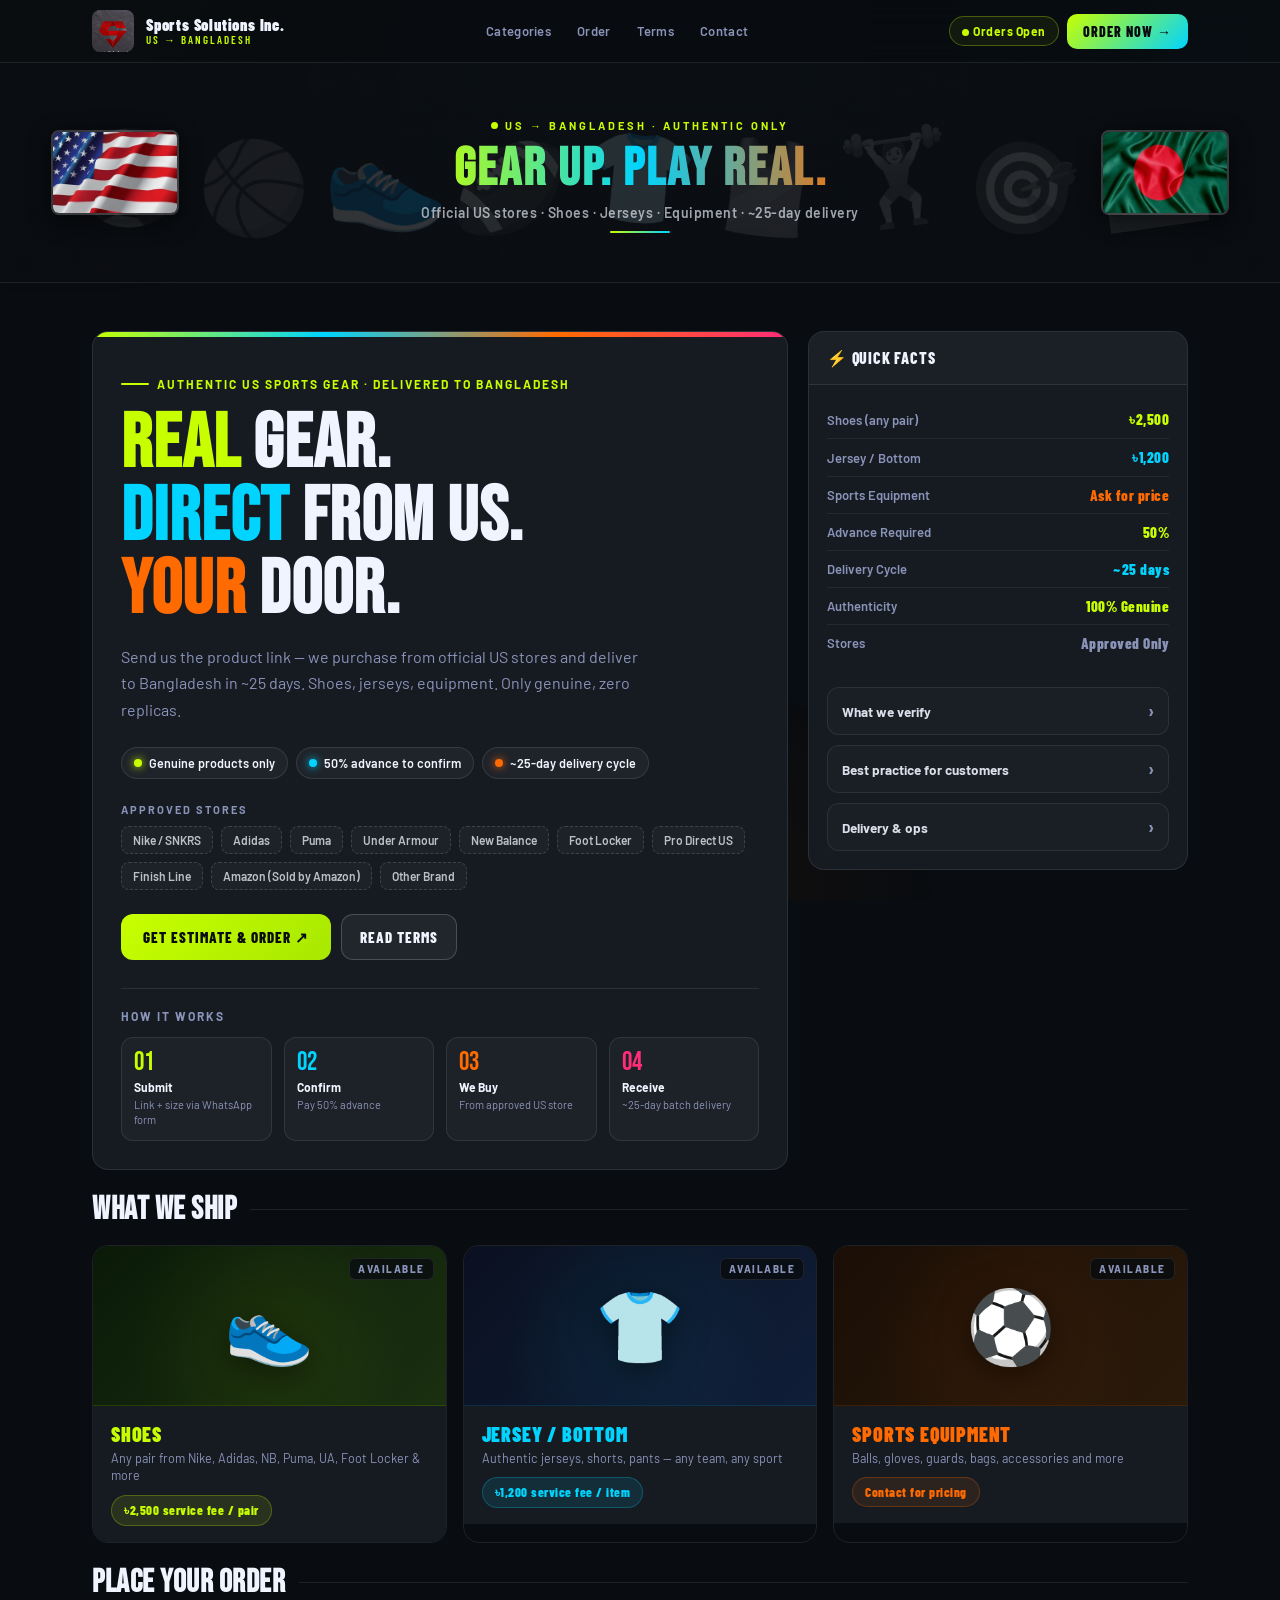
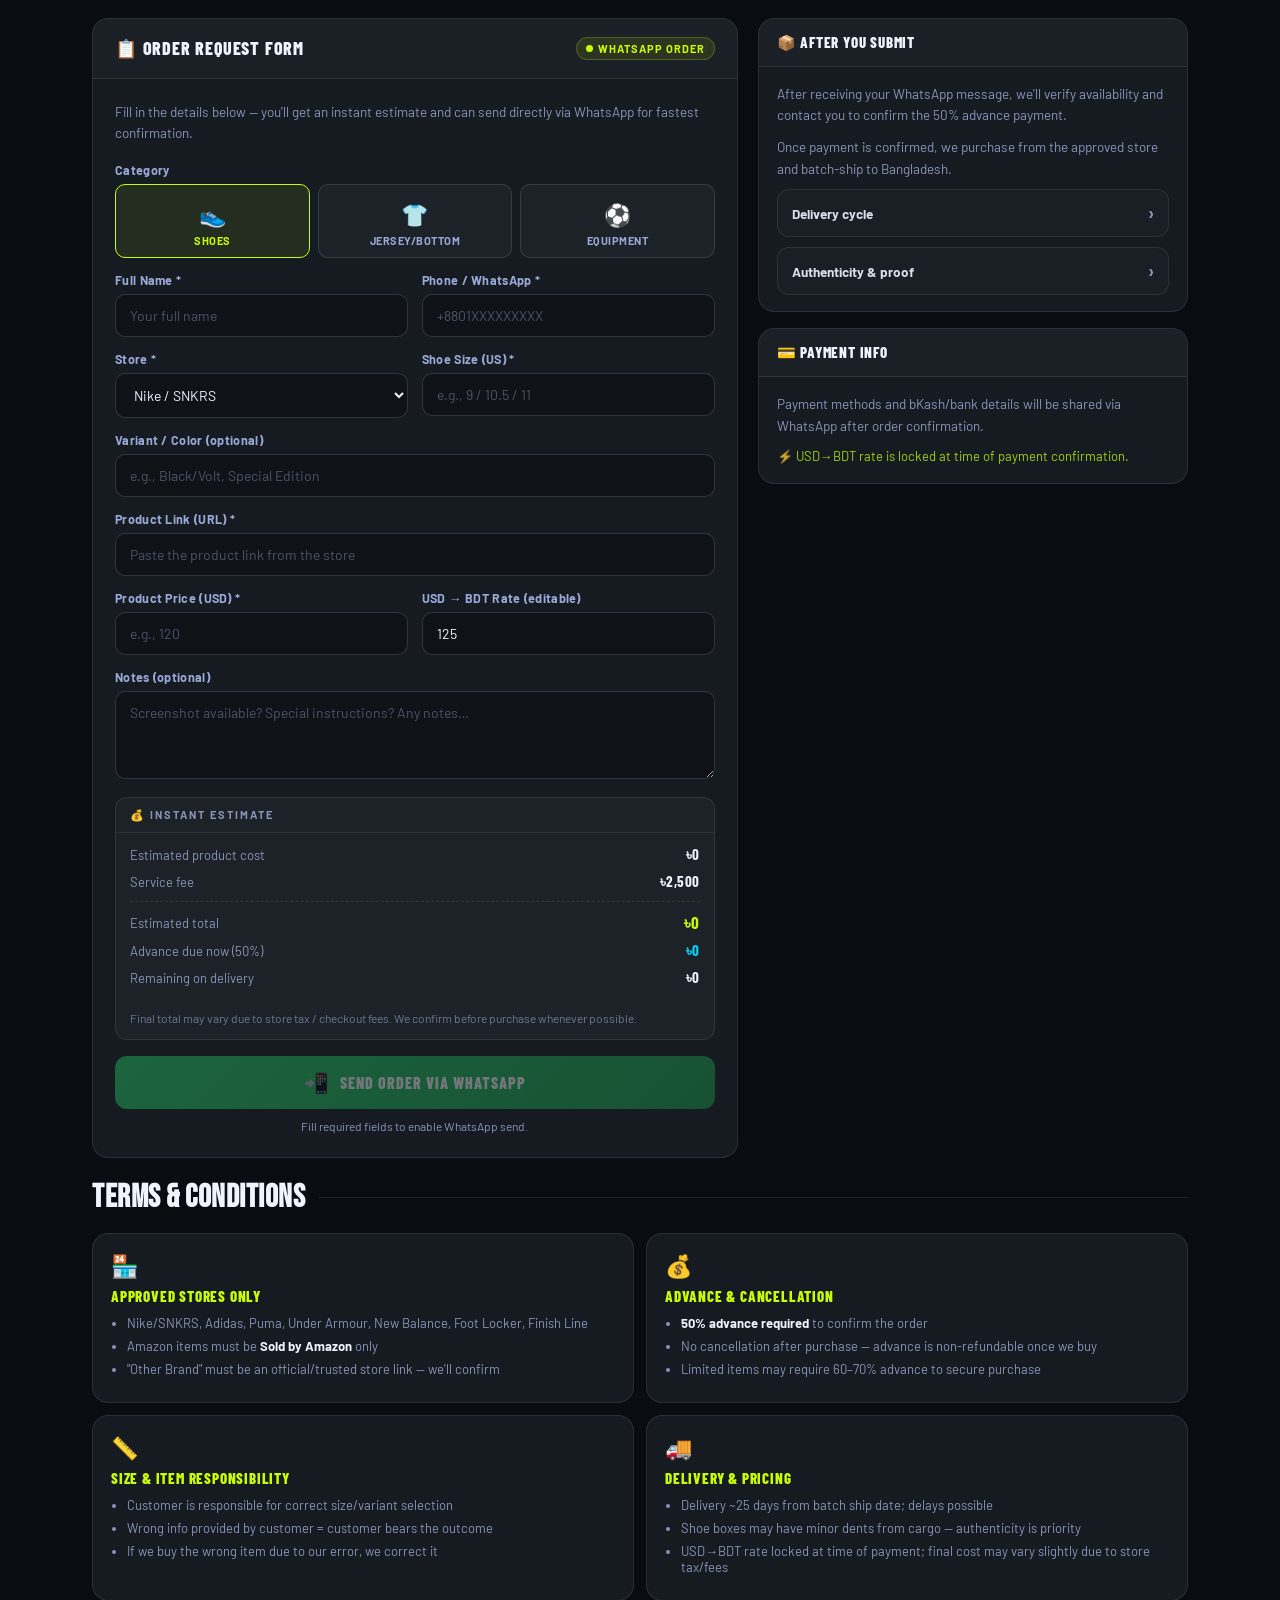
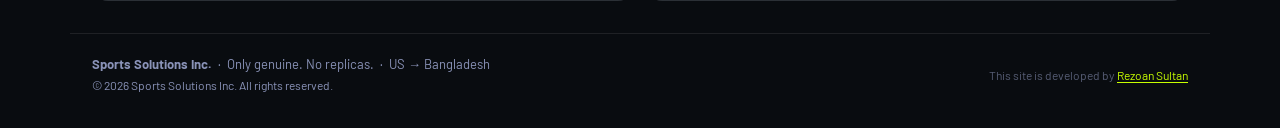
==== commit 5c82dc8b: "Update index.html" ====
--- a/index.html
+++ b/index.html
@@ -5,7 +5,7 @@
 <meta name="viewport" content="width=device-width,initial-scale=1">
 <title>Sports Solutions Inc. — US to BD Sports Imports</title>
 <meta name="description" content="Authentic US sports gear delivered to Bangladesh. Shoes, jerseys, equipment — we buy, you receive.">
-<link rel="icon" type="image/svg+xml" href="data:image/svg+xml,%3Csvg xmlns='http://www.w3.org/2000/svg' viewBox='0 0 64 64'%3E%3Crect width='64' height='64' rx='12' fill='%23090c10'/%3E%3Cpolygon points='32,4 52,16 52,30 32,44 12,30 12,16' fill='%23c8ff00' opacity='.15'/%3E%3Cpolygon points='32,6 50,17 50,29 32,42 14,29 14,17' fill='none' stroke='%23c8ff00' stroke-width='1.5' opacity='.4'/%3E%3Cpath d='M24,20 L32,14 L40,20 L36,26 L32,23 L28,26 Z' fill='%23c8ff00'/%3E%3Cpath d='M28,26 L32,23 L36,26 L32,50 Z' fill='%2300d4ff'/%3E%3Cpath d='M20,22 L24,20 L28,26 L24,30 Z' fill='%23c8ff00' opacity='.7'/%3E%3Cpath d='M44,22 L40,20 L36,26 L40,30 Z' fill='%2300d4ff' opacity='.7'/%3E%3C/svg%3E">
+<link rel="icon" type="image/png" href="[data-uri]">
 <link rel="preconnect" href="https://fonts.googleapis.com">
 <link href="https://fonts.googleapis.com/css2?family=Bebas+Neue&family=Barlow:ital,wght@0,400;0,600;0,700;0,800;1,700&family=Barlow+Condensed:wght@700;800;900&display=swap" rel="stylesheet">
 
@@ -568,19 +568,7 @@
 <div class="topbar">
   <div class="nav">
     <div class="brand">
-      <svg class="logo-svg" viewBox="0 0 64 64" xmlns="http://www.w3.org/2000/svg">
-        <rect width="64" height="64" rx="12" fill="#090c10"/>
-        <polygon points="32,4 52,16 52,30 32,44 12,30 12,16" fill="#c8ff00" opacity=".08"/>
-        <polygon points="32,6 50,17 50,29 32,42 14,29 14,17" fill="none" stroke="#c8ff00" stroke-width="1.2" opacity=".3"/>
-        <polygon points="32,8 48,18 40,22 32,16 24,22 16,18" fill="url(#navlg)"/>
-        <polygon points="16,18 24,22 20,32 12,26" fill="#c8ff00" opacity=".55"/>
-        <polygon points="48,18 40,22 44,32 52,26" fill="#00d4ff" opacity=".55"/>
-        <polygon points="24,22 32,16 40,22 36,28 32,25 28,28" fill="#c8ff00"/>
-        <polygon points="28,28 32,25 36,28 32,56" fill="#00d4ff"/>
-        <polygon points="20,32 28,28 24,38 16,34" fill="#c8ff00" opacity=".4"/>
-        <polygon points="44,32 36,28 40,38 48,34" fill="#00d4ff" opacity=".4"/>
-        <defs><linearGradient id="navlg" x1="0" y1="0" x2="1" y2="1"><stop offset="0%" stop-color="#c8ff00"/><stop offset="100%" stop-color="#00d4ff"/></linearGradient></defs>
-      </svg>
+      <img src="[data-uri]" alt="Sports Solutions Inc. Logo" style="width:42px;height:42px;object-fit:contain;flex-shrink:0;border-radius:8px">
       <div class="brand-name">
         Sports Solutions Inc.
         <small>US → Bangladesh</small>
@@ -612,12 +600,14 @@
     <span class="banner-sport">🎯</span>
     <span class="banner-sport">🏊</span>
   </div>
+  <img src="[data-uri]" alt="US Flag" style="position:absolute;left:clamp(12px,4vw,70px);width:clamp(90px,10vw,150px);aspect-ratio:3/2;object-fit:cover;border-radius:8px;box-shadow:0 6px 24px rgba(0,0,0,.6);border:2px solid rgba(255,255,255,.2);z-index:2;opacity:.92">
   <div class="banner-content">
     <div class="bc-tag"><span class="pulse"></span> US → Bangladesh · Authentic Only</div>
     <h2>GEAR UP. PLAY REAL.</h2>
     <p>Official US stores · Shoes · Jerseys · Equipment · ~25-day delivery</p>
     <div class="banner-divider"></div>
   </div>
+  <img src="[data-uri]" alt="BD Flag" style="position:absolute;right:clamp(12px,4vw,70px);width:clamp(90px,10vw,150px);aspect-ratio:3/2;object-fit:cover;border-radius:8px;box-shadow:0 6px 24px rgba(0,0,0,.6);border:2px solid rgba(255,255,255,.2);z-index:2;opacity:.92">
 </div>
 
 <!-- HERO -->
@@ -1066,19 +1056,7 @@
 
       <!-- header -->
       <div style="display:flex;align-items:center;gap:12px;padding:18px 22px;border-bottom:1px solid var(--border);background:rgba(255,255,255,.02)">
-        <svg style="width:40px;height:40px;flex-shrink:0" viewBox="0 0 64 64" xmlns="http://www.w3.org/2000/svg">
-          <rect width="64" height="64" rx="12" fill="#090c10"/>
-          <polygon points="32,4 52,16 52,30 32,44 12,30 12,16" fill="#c8ff00" opacity=".08"/>
-          <polygon points="32,6 50,17 50,29 32,42 14,29 14,17" fill="none" stroke="#c8ff00" stroke-width="1.2" opacity=".3"/>
-          <polygon points="32,8 48,18 40,22 32,16 24,22 16,18" fill="url(#ovlg)"/>
-          <polygon points="16,18 24,22 20,32 12,26" fill="#c8ff00" opacity=".55"/>
-          <polygon points="48,18 40,22 44,32 52,26" fill="#00d4ff" opacity=".55"/>
-          <polygon points="24,22 32,16 40,22 36,28 32,25 28,28" fill="#c8ff00"/>
-          <polygon points="28,28 32,25 36,28 32,56" fill="#00d4ff"/>
-          <polygon points="20,32 28,28 24,38 16,34" fill="#c8ff00" opacity=".4"/>
-          <polygon points="44,32 36,28 40,38 48,34" fill="#00d4ff" opacity=".4"/>
-          <defs><linearGradient id="ovlg" x1="0" y1="0" x2="1" y2="1"><stop offset="0%" stop-color="#c8ff00"/><stop offset="100%" stop-color="#00d4ff"/></linearGradient></defs>
-        </svg>
+        <img src="[data-uri]" alt="Sports Solutions Inc. Logo" style="width:40px;height:40px;object-fit:contain;flex-shrink:0;border-radius:8px">
         <div>
           <div style="font-family:'Barlow Condensed',sans-serif;font-weight:900;font-size:15px;letter-spacing:.8px">Sports Solutions Inc.</div>
           <div style="font-size:11px;font-weight:700;letter-spacing:2px;text-transform:uppercase;color:var(--lime);margin-top:2px">Only genuine. No replicas.</div>
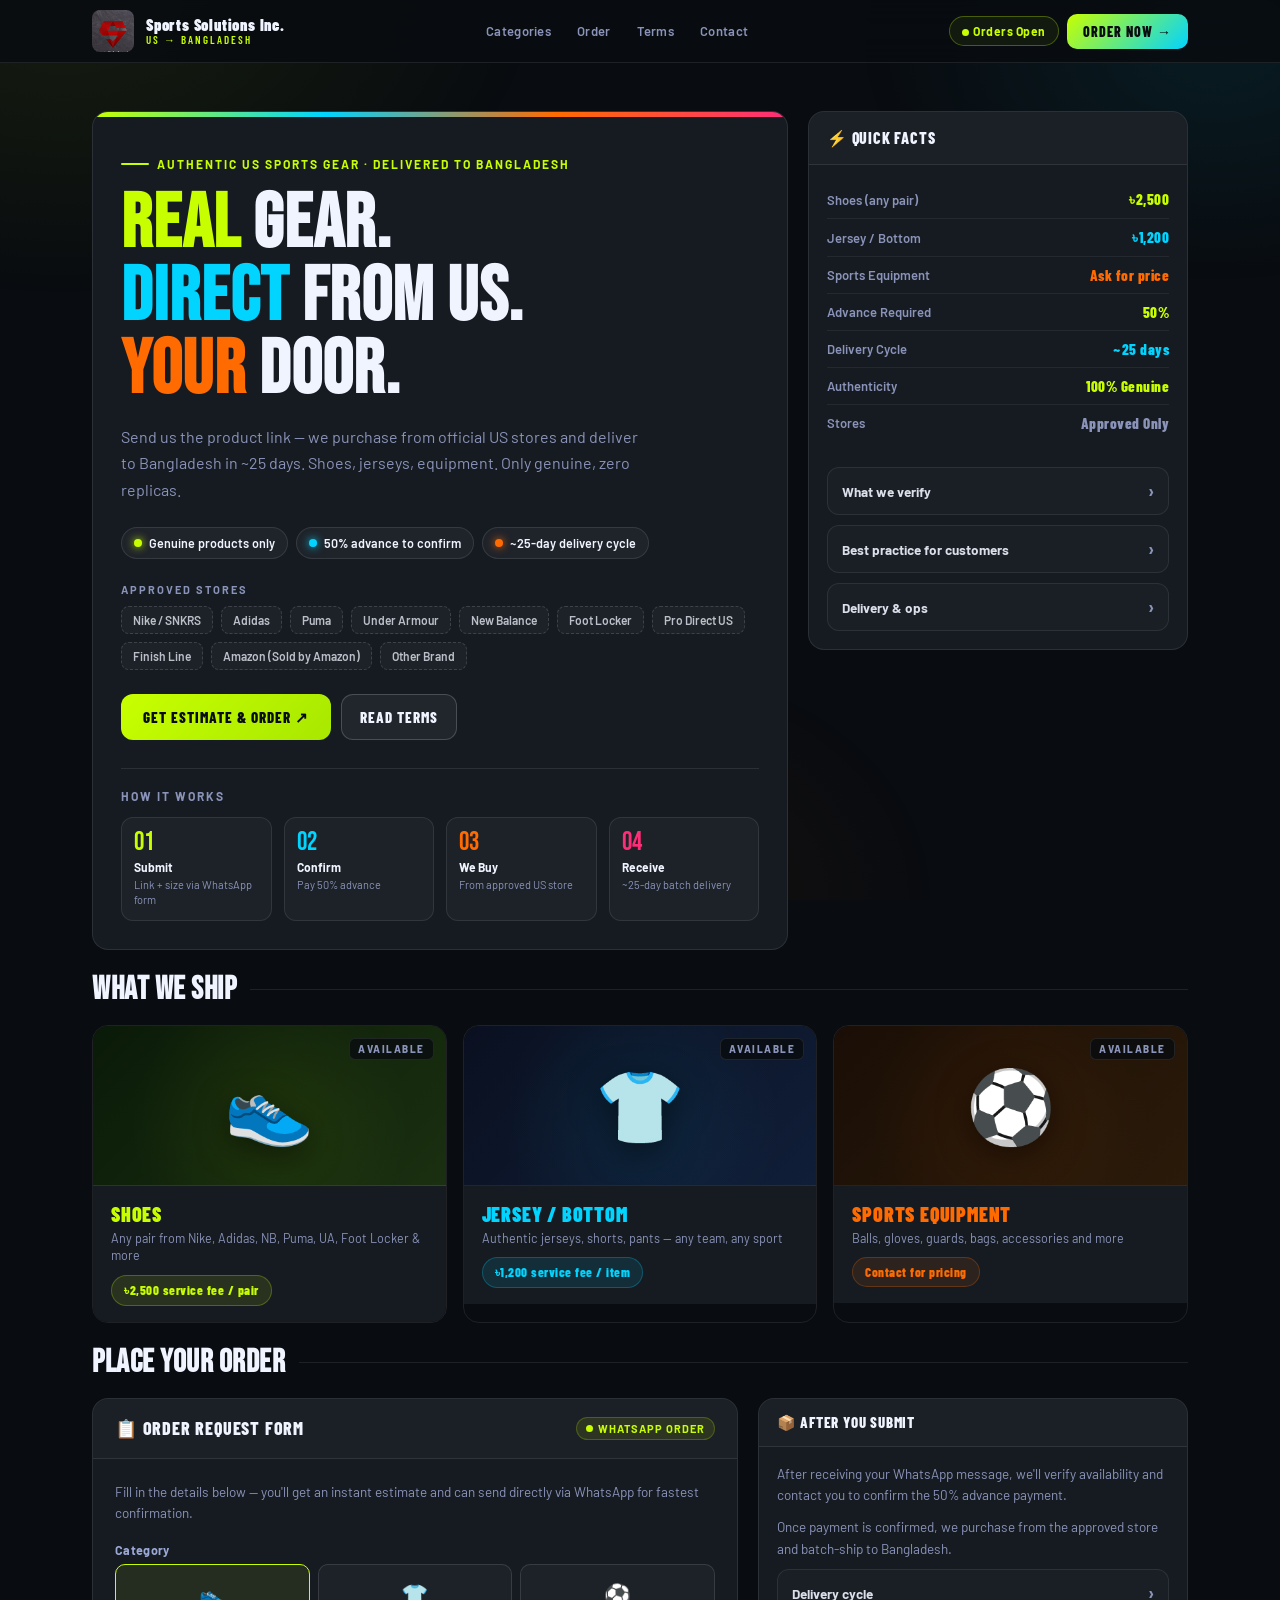
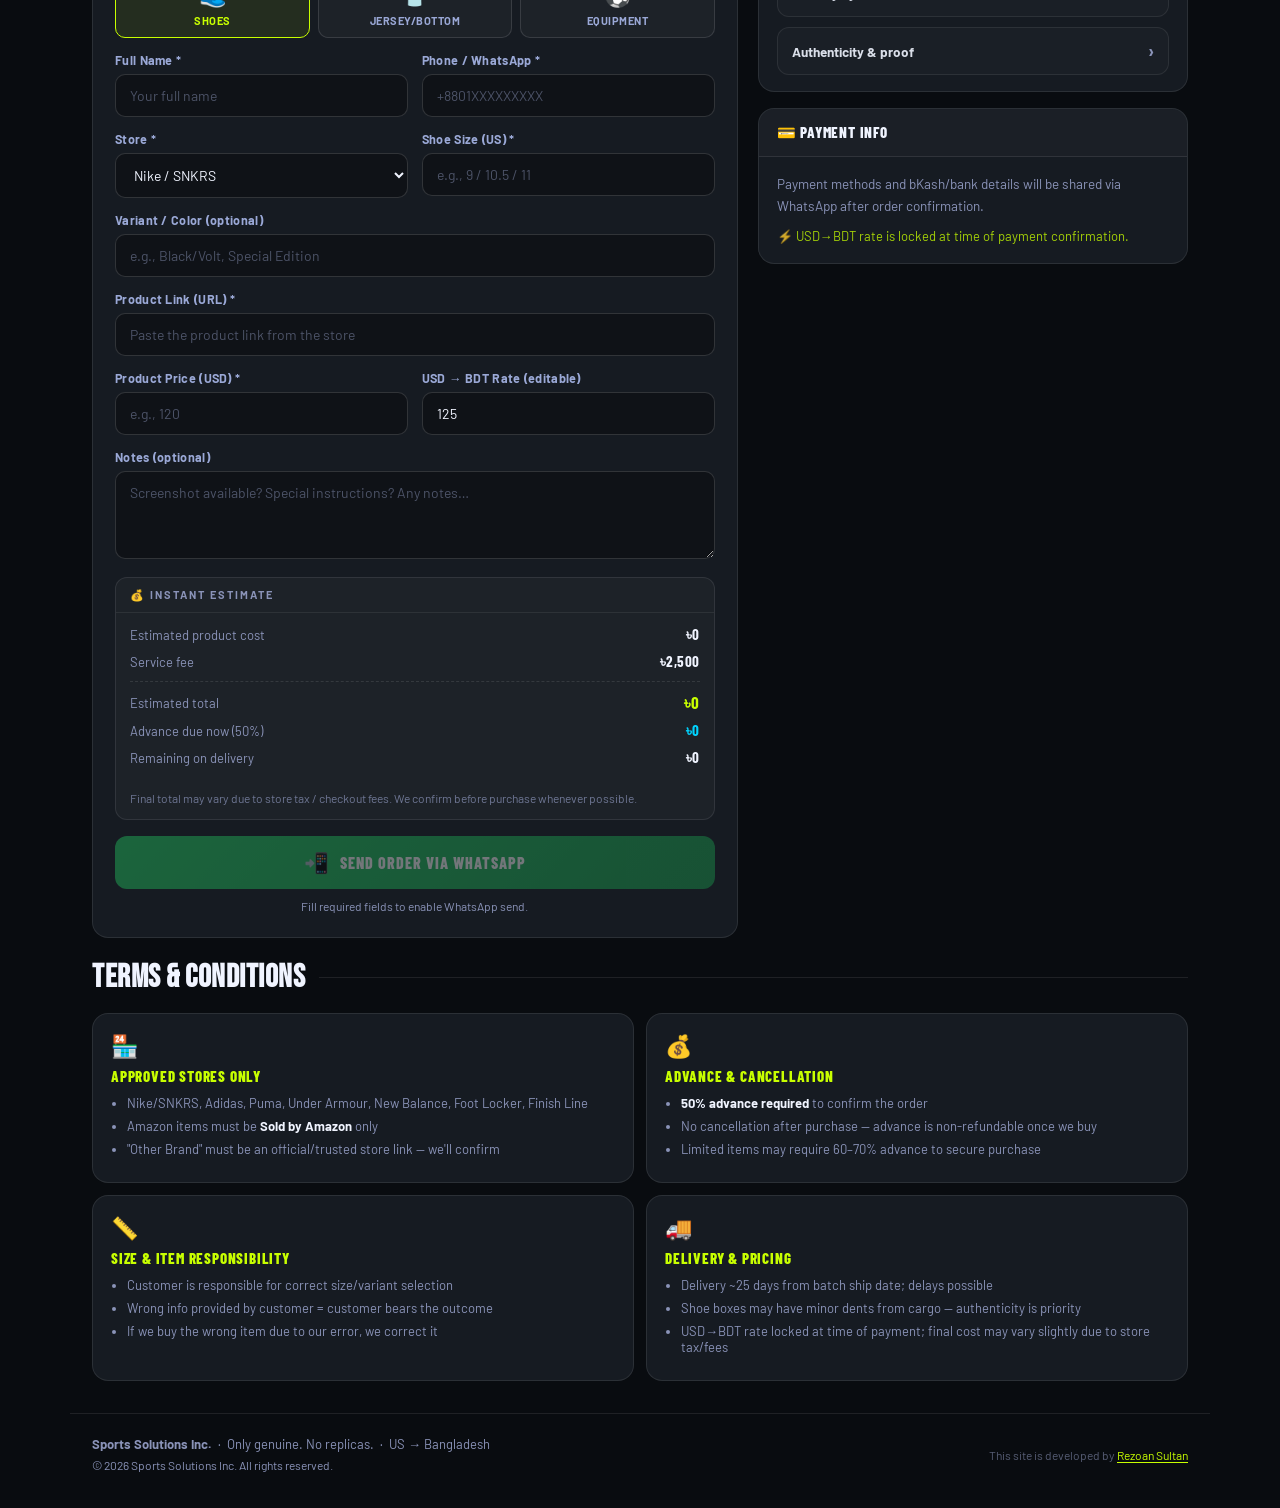
==== commit fc43ed9d: "Update print statement from 'Hello' to 'Goodbye'" ====
--- a/index.html
+++ b/index.html
@@ -46,64 +46,6 @@
   z-index:0;
 }
 
-/* ─── SPORTS BANNER ─── */
-.sports-banner{
-  position:relative;z-index:1;
-  width:100%;overflow:hidden;
-  height:220px;
-  background:
-    linear-gradient(90deg, rgba(9,12,16,.85) 0%, rgba(9,12,16,.4) 40%, rgba(9,12,16,.4) 60%, rgba(9,12,16,.85) 100%),
-    linear-gradient(180deg, rgba(9,12,16,.3) 0%, rgba(9,12,16,.7) 100%),
-    #0f1318;
-  border-bottom:1px solid var(--border);
-  display:flex;align-items:center;justify-content:center;
-}
-.banner-icons{
-  display:flex;align-items:center;gap:0;
-  position:absolute;inset:0;
-  justify-content:center;
-  overflow:hidden;
-}
-.banner-sport{
-  font-size:90px;
-  opacity:.12;
-  filter:grayscale(1);
-  transform:rotate(-8deg);
-  transition:opacity .3s;
-  flex-shrink:0;
-  line-height:1;
-  padding:0 8px;
-}
-.banner-sport:nth-child(even){transform:rotate(6deg) translateY(10px)}
-.banner-sport:nth-child(3){opacity:.18;filter:none;transform:rotate(-4deg) scale(1.1)}
-.banner-sport:nth-child(5){opacity:.15;filter:none;transform:rotate(5deg)}
-.banner-content{
-  position:relative;z-index:2;
-  text-align:center;
-  padding:0 20px;
-}
-.banner-content .bc-tag{
-  display:inline-flex;align-items:center;gap:7px;
-  font-size:11px;font-weight:700;letter-spacing:3px;text-transform:uppercase;
-  color:var(--lime);margin-bottom:10px;
-}
-.banner-content h2{
-  font-family:'Bebas Neue',sans-serif;
-  font-size:clamp(32px,5vw,54px);
-  letter-spacing:2px;line-height:1;
-  background:linear-gradient(90deg,var(--lime),var(--cyan),var(--orange));
-  -webkit-background-clip:text;-webkit-text-fill-color:transparent;background-clip:text;
-  margin-bottom:8px;
-}
-.banner-content p{
-  font-size:14px;color:rgba(240,244,255,.65);font-weight:600;letter-spacing:.5px;
-}
-.banner-divider{
-  height:2px;width:60px;margin:10px auto 0;
-  background:linear-gradient(90deg,var(--lime),var(--cyan));
-  border-radius:2px;
-}
-
 /* ─── SVG LOGO ─── */
 .logo-svg{width:40px;height:40px;flex-shrink:0}
 
@@ -585,29 +527,6 @@
       <a class="btn-top" href="#order">Order Now →</a>
     </div>
   </div>
-</div>
-
-<!-- SPORTS BANNER -->
-<div class="sports-banner">
-  <div class="banner-icons">
-    <span class="banner-sport">⚽</span>
-    <span class="banner-sport">🏀</span>
-    <span class="banner-sport">👟</span>
-    <span class="banner-sport">🏈</span>
-    <span class="banner-sport">👕</span>
-    <span class="banner-sport">🎽</span>
-    <span class="banner-sport">🏋️</span>
-    <span class="banner-sport">🎯</span>
-    <span class="banner-sport">🏊</span>
-  </div>
-  <img src="[data-uri]" alt="US Flag" style="position:absolute;left:clamp(12px,4vw,70px);width:clamp(90px,10vw,150px);aspect-ratio:3/2;object-fit:cover;border-radius:8px;box-shadow:0 6px 24px rgba(0,0,0,.6);border:2px solid rgba(255,255,255,.2);z-index:2;opacity:.92">
-  <div class="banner-content">
-    <div class="bc-tag"><span class="pulse"></span> US → Bangladesh · Authentic Only</div>
-    <h2>GEAR UP. PLAY REAL.</h2>
-    <p>Official US stores · Shoes · Jerseys · Equipment · ~25-day delivery</p>
-    <div class="banner-divider"></div>
-  </div>
-  <img src="[data-uri]" alt="BD Flag" style="position:absolute;right:clamp(12px,4vw,70px);width:clamp(90px,10vw,150px);aspect-ratio:3/2;object-fit:cover;border-radius:8px;box-shadow:0 6px 24px rgba(0,0,0,.6);border:2px solid rgba(255,255,255,.2);z-index:2;opacity:.92">
 </div>
 
 <!-- HERO -->
@@ -1262,14 +1181,19 @@
   document.body.style.overflow = "";
 }
 
-// Bind events
+// Bind events — all fields trigger both calculate + toggleWA
+function onAnyChange(){ calculate(); toggleWA(); }
+
 ["input","change"].forEach(evt => {
-  ["usdPrice","fxRate"].forEach(id => el(id)?.addEventListener(evt, calculate));
-  ["name","phone","productLink","size","jerseySize","equipType"].forEach(id => el(id)?.addEventListener(evt, toggleWA));
+  ["usdPrice","fxRate","name","phone","productLink","size","jerseySize","equipType","store","jerseyStore","variant","jerseyTeam","equipBrand","notes"].forEach(id => {
+    const elem = el(id);
+    if(elem) elem.addEventListener(evt, onAnyChange);
+  });
 });
 
 // Init
 calculate();
+toggleWA();
 </script>
 </body>
 </html>
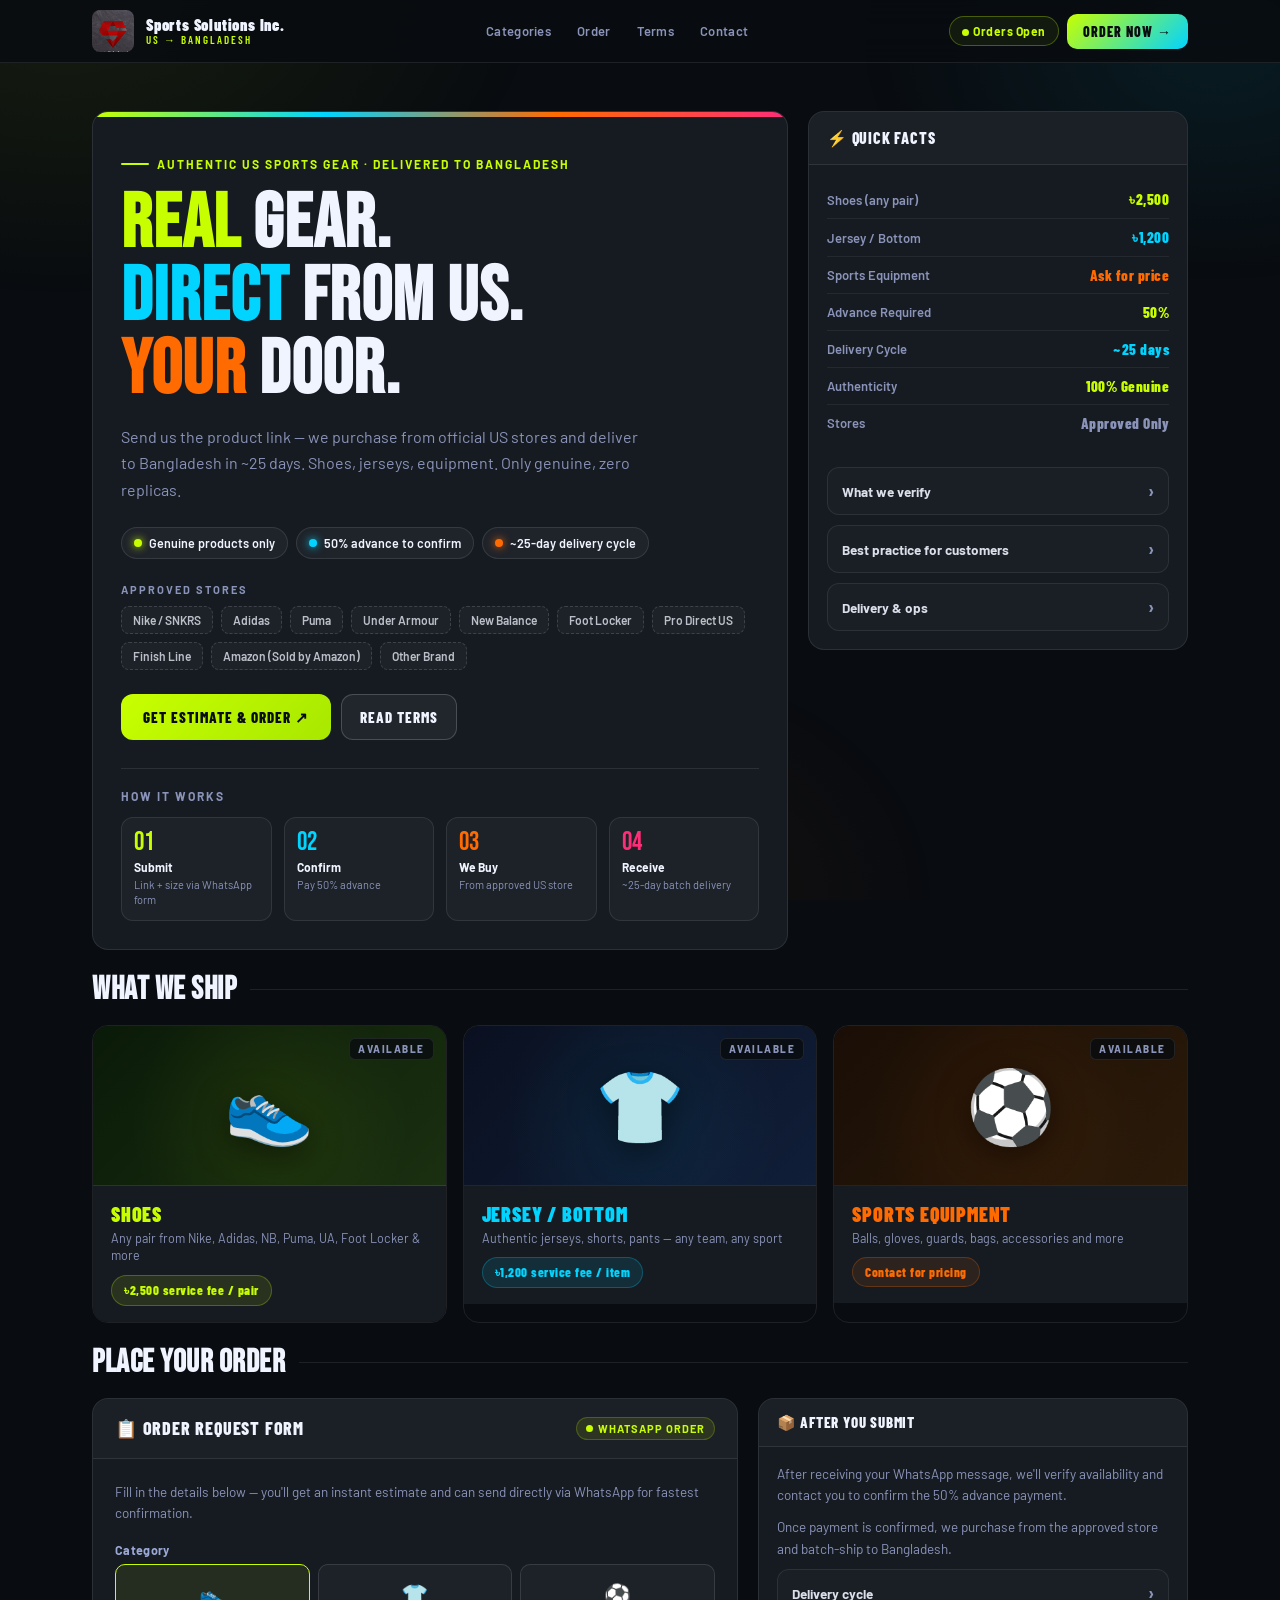
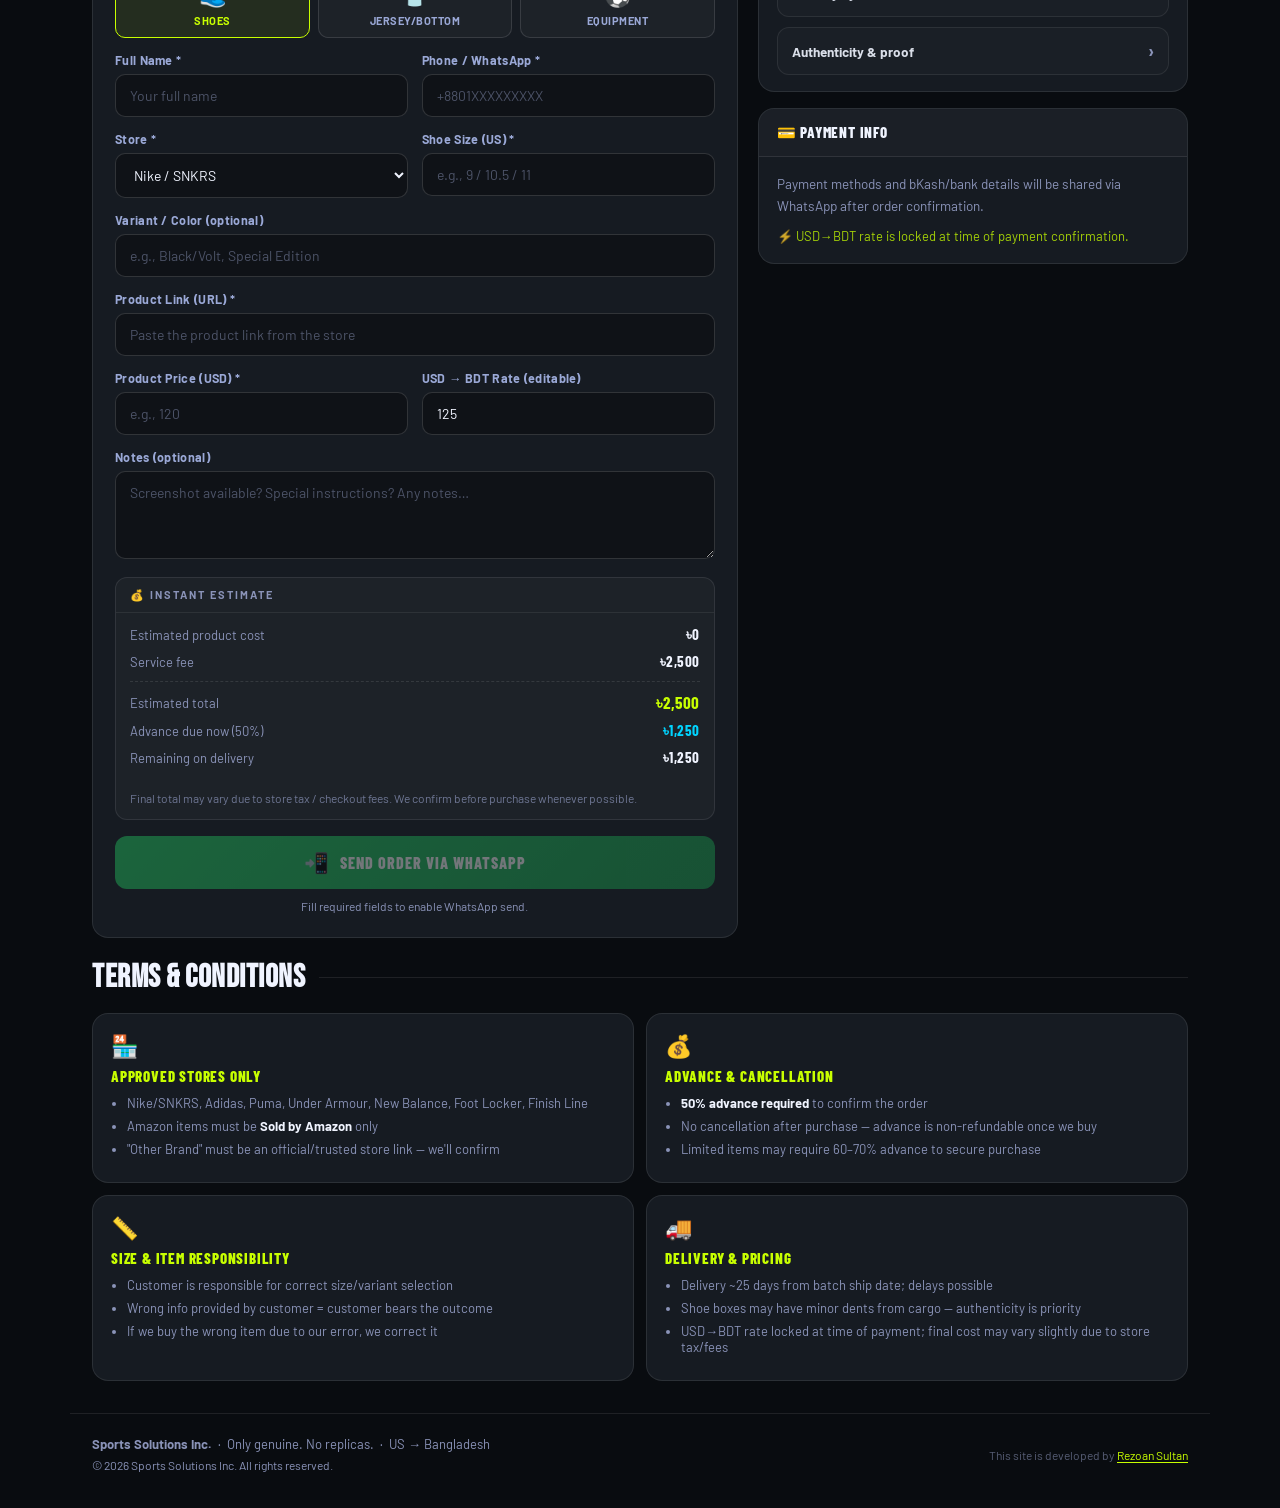
==== commit fd1b0c9e: "Refactor fee calculation and form validation logic" ====
--- a/index.html
+++ b/index.html
@@ -1032,9 +1032,7 @@
 </footer>
 
 <script>
-const FEE = { shoes: 2500, jersey: 1200, equip: 0 };
 const WA_NUMBER = "14438620065";
-
 const el = id => document.getElementById(id);
 
 function getCurrentCategory(){
@@ -1046,10 +1044,10 @@
   const cat = getCurrentCategory();
   if(cat === 'Shoes') return 2500;
   if(cat === 'Jersey/Bottom') return 1200;
-  return 0; // equip = ask
-}
-
-function formatBDT(n){ return "৳" + Math.round(n).toLocaleString('en-BD') }
+  return 0;
+}
+
+function formatBDT(n){ return "৳" + Math.round(n).toLocaleString(); }
 
 function calculate(){
   const usd = Number(el("usdPrice").value || 0);
@@ -1059,47 +1057,48 @@
   const total = product + fee;
   const adv = total * 0.5;
   const remain = total - adv;
-
   el("productBDT").textContent = formatBDT(product);
   el("serviceFeeDisplay").textContent = fee === 0 ? "TBD" : formatBDT(fee);
   el("totalBDT").textContent = fee === 0 ? "TBD" : formatBDT(total);
   el("advanceBDT").textContent = fee === 0 ? "TBD" : formatBDT(adv);
   el("remainBDT").textContent = fee === 0 ? "TBD" : formatBDT(remain);
-
-  toggleWA();
-}
+}
+
+function requiredFilled(){
+  const cat = getCurrentCategory();
+  const ids = ["name","phone","productLink","usdPrice","fxRate"];
+  if(cat === 'Shoes') ids.push("size");
+  else if(cat === 'Jersey/Bottom') ids.push("jerseySize");
+  else ids.push("equipType");
+  return ids.every(id => {
+    const e = el(id);
+    return e && String(e.value || "").trim().length > 0;
+  });
+}
+
+function toggleWA(){
+  const ok = requiredFilled();
+  el("waBtn").disabled = !ok;
+  el("waHint").textContent = ok
+    ? "✅ WhatsApp message will include your full order summary."
+    : "Fill required fields to enable WhatsApp send.";
+}
+
+function onAnyChange(){ calculate(); toggleWA(); }
 
 function onCatChange(){
   const cat = getCurrentCategory();
-  document.querySelectorAll('.field-shoes,.field-jersey,.field-equip').forEach(d=>d.classList.remove('active'));
+  document.querySelectorAll('.field-shoes,.field-jersey,.field-equip').forEach(d => d.classList.remove('active'));
   if(cat === 'Shoes') el('fieldShoes').classList.add('active');
   else if(cat === 'Jersey/Bottom') el('fieldJersey').classList.add('active');
   else el('fieldEquip').classList.add('active');
-  calculate();
+  onAnyChange();
 }
 
 function selectCategory(type){
   const map = {shoes:'catShoes', jersey:'catJersey', equip:'catEquip'};
   const radio = el(map[type]);
   if(radio){ radio.checked = true; onCatChange(); }
-}
-
-function requiredFilled(){
-  const cat = getCurrentCategory();
-  const base = [el("name"),el("phone"),el("productLink"),el("usdPrice"),el("fxRate")];
-  if(cat === 'Shoes') base.push(el("size"));
-  else if(cat === 'Jersey/Bottom') base.push(el("jerseySize"));
-  else base.push(el("equipType"));
-  return base.every(e => e && String(e.value||"").trim().length > 0);
-}
-
-function toggleWA(){
-  const ok = requiredFilled();
-  const btn = el("waBtn");
-  btn.disabled = !ok;
-  el("waHint").textContent = ok
-    ? "✅ WhatsApp message will include your full order summary."
-    : "Fill required fields to enable WhatsApp send.";
 }
 
 function sendWhatsApp(){
@@ -1111,67 +1110,50 @@
   const name = el("name").value.trim();
   const phone = el("phone").value.trim();
   const link = el("productLink").value.trim();
-  const usd = Number(el("usdPrice").value||0);
-  const fx = Number(el("fxRate").value||125);
+  const usd = Number(el("usdPrice").value || 0);
+  const fx  = Number(el("fxRate").value || 125);
   const notes = el("notes").value.trim();
   const fee = getCurrentFee();
-  const total = usd*fx + fee;
+  const total = usd * fx + fee;
   const adv = total * 0.5;
 
   let catDetails = "";
   if(cat === 'Shoes'){
     const store = el("store").value;
     const size = el("size").value.trim();
-    const variant = el("variant").value.trim();
-    catDetails = `Store: ${store}\nShoe Size (US): ${size}${variant ? '\nVariant: '+variant : ''}`;
+    const variant = (el("variant").value || "").trim();
+    catDetails = "Store: " + store + "\nShoe Size (US): " + size + (variant ? "\nVariant: " + variant : "");
   } else if(cat === 'Jersey/Bottom'){
     const store = el("jerseyStore").value;
     const size = el("jerseySize").value.trim();
-    const team = el("jerseyTeam").value.trim();
-    catDetails = `Store: ${store}\nSize: ${size}${team ? '\nTeam/Style: '+team : ''}`;
+    const team = (el("jerseyTeam").value || "").trim();
+    catDetails = "Store: " + store + "\nSize: " + size + (team ? "\nTeam/Style: " + team : "");
   } else {
     const type = el("equipType").value.trim();
-    const brand = el("equipBrand").value.trim();
-    catDetails = `Equipment Type: ${type}${brand ? '\nBrand/Store: '+brand : ''}`;
+    const brand = (el("equipBrand").value || "").trim();
+    catDetails = "Equipment Type: " + type + (brand ? "\nBrand/Store: " + brand : "");
   }
 
-  const feeStr = fee > 0 ? `Service Fee: ৳${fee.toLocaleString()}\nEstimated Total: ৳${Math.round(total).toLocaleString()}\nAdvance Due (50%): ৳${Math.round(adv).toLocaleString()}` : "Service Fee: TBD — awaiting price confirmation";
-
-  const message =
-`*Sports Solutions Inc. — Order Request*
-
-Category: ${cat}
-Name: ${name}
-Phone: ${phone}
-${catDetails}
-
-Product Link: ${link}
-USD Price: $${usd} (Rate: ${fx})
-
-${feeStr}
-
-Notes: ${notes || "—"}
-
-Delivery cycle: ~25 days`;
-
-  const url = `https://wa.me/${WA_NUMBER}?text=${encodeURIComponent(message)}`;
+  const feeStr = fee > 0
+    ? "Service Fee: \u09F3" + fee.toLocaleString() + "\nEstimated Total: \u09F3" + Math.round(total).toLocaleString() + "\nAdvance Due (50%): \u09F3" + Math.round(adv).toLocaleString()
+    : "Service Fee: TBD - awaiting price confirmation";
+
+  const message = "*Sports Solutions Inc. - Order Request*\n\nCategory: " + cat + "\nName: " + name + "\nPhone: " + phone + "\n" + catDetails + "\n\nProduct Link: " + link + "\nUSD Price: $" + usd + " (Rate: " + fx + ")\n\n" + feeStr + "\n\nNotes: " + (notes || "-") + "\n\nDelivery cycle: ~25 days";
+
+  const url = "https://wa.me/" + WA_NUMBER + "?text=" + encodeURIComponent(message);
   window.open(url, "_blank");
 
-  // Show success overlay with summary
-  const fee = getCurrentFee();
-  const total = usd*fx + fee;
-  const adv = total * 0.5;
+  // Success overlay
   const summaryLines = [
-    `<b style="color:var(--text)">Category:</b> ${cat}`,
-    `<b style="color:var(--text)">Name:</b> ${name}`,
-    `<b style="color:var(--text)">Phone:</b> ${phone}`,
-    catDetails.split('\n').map(l => `<b style="color:var(--text)">${l.split(': ')[0]}:</b> ${l.split(': ').slice(1).join(': ')}`).join('<br>'),
-    `<b style="color:var(--text)">USD Price:</b> $${usd} @ ${fx} rate`,
+    "<b style=\"color:var(--text)\">Category:</b> " + cat,
+    "<b style=\"color:var(--text)\">Name:</b> " + name,
+    "<b style=\"color:var(--text)\">Phone:</b> " + phone,
+    "<b style=\"color:var(--text)\">USD Price:</b> $" + usd + " @ " + fx + " rate",
     fee > 0
-      ? `<b style="color:var(--text)">Estimated Total:</b> <span style="color:var(--lime)">৳${Math.round(total).toLocaleString()}</span> &nbsp;·&nbsp; <b style="color:var(--text)">Advance:</b> <span style="color:var(--cyan)">৳${Math.round(adv).toLocaleString()}</span>`
-      : `<b style="color:var(--text)">Service Fee:</b> <span style="color:var(--orange)">TBD — we'll confirm</span>`,
+      ? "<b style=\"color:var(--text)\">Estimated Total:</b> <span style=\"color:var(--lime)\">\u09F3" + Math.round(total).toLocaleString() + "</span> &nbsp;&middot;&nbsp; <b style=\"color:var(--text)\">Advance:</b> <span style=\"color:var(--cyan)\">\u09F3" + Math.round(adv).toLocaleString() + "</span>"
+      : "<b style=\"color:var(--text)\">Service Fee:</b> <span style=\"color:var(--orange)\">TBD - we will confirm</span>"
   ];
-  el("successSummary").innerHTML = summaryLines.join('<br>');
+  el("successSummary").innerHTML = summaryLines.join("<br>");
   el("successOverlay").style.display = "block";
   document.body.style.overflow = "hidden";
 }
@@ -1181,17 +1163,19 @@
   document.body.style.overflow = "";
 }
 
-// Bind events — all fields trigger both calculate + toggleWA
-function onAnyChange(){ calculate(); toggleWA(); }
-
-["input","change"].forEach(evt => {
-  ["usdPrice","fxRate","name","phone","productLink","size","jerseySize","equipType","store","jerseyStore","variant","jerseyTeam","equipBrand","notes"].forEach(id => {
-    const elem = el(id);
+// Bind all field events
+["input","change"].forEach(function(evt){
+  ["usdPrice","fxRate","name","phone","productLink","size","jerseySize","equipType","store","jerseyStore","variant","jerseyTeam","equipBrand","notes"].forEach(function(id){
+    var elem = el(id);
     if(elem) elem.addEventListener(evt, onAnyChange);
   });
+  // category radios
+  document.querySelectorAll('input[name="category"]').forEach(function(r){
+    r.addEventListener(evt, onCatChange);
+  });
 });
 
-// Init
+// Init on load
 calculate();
 toggleWA();
 </script>
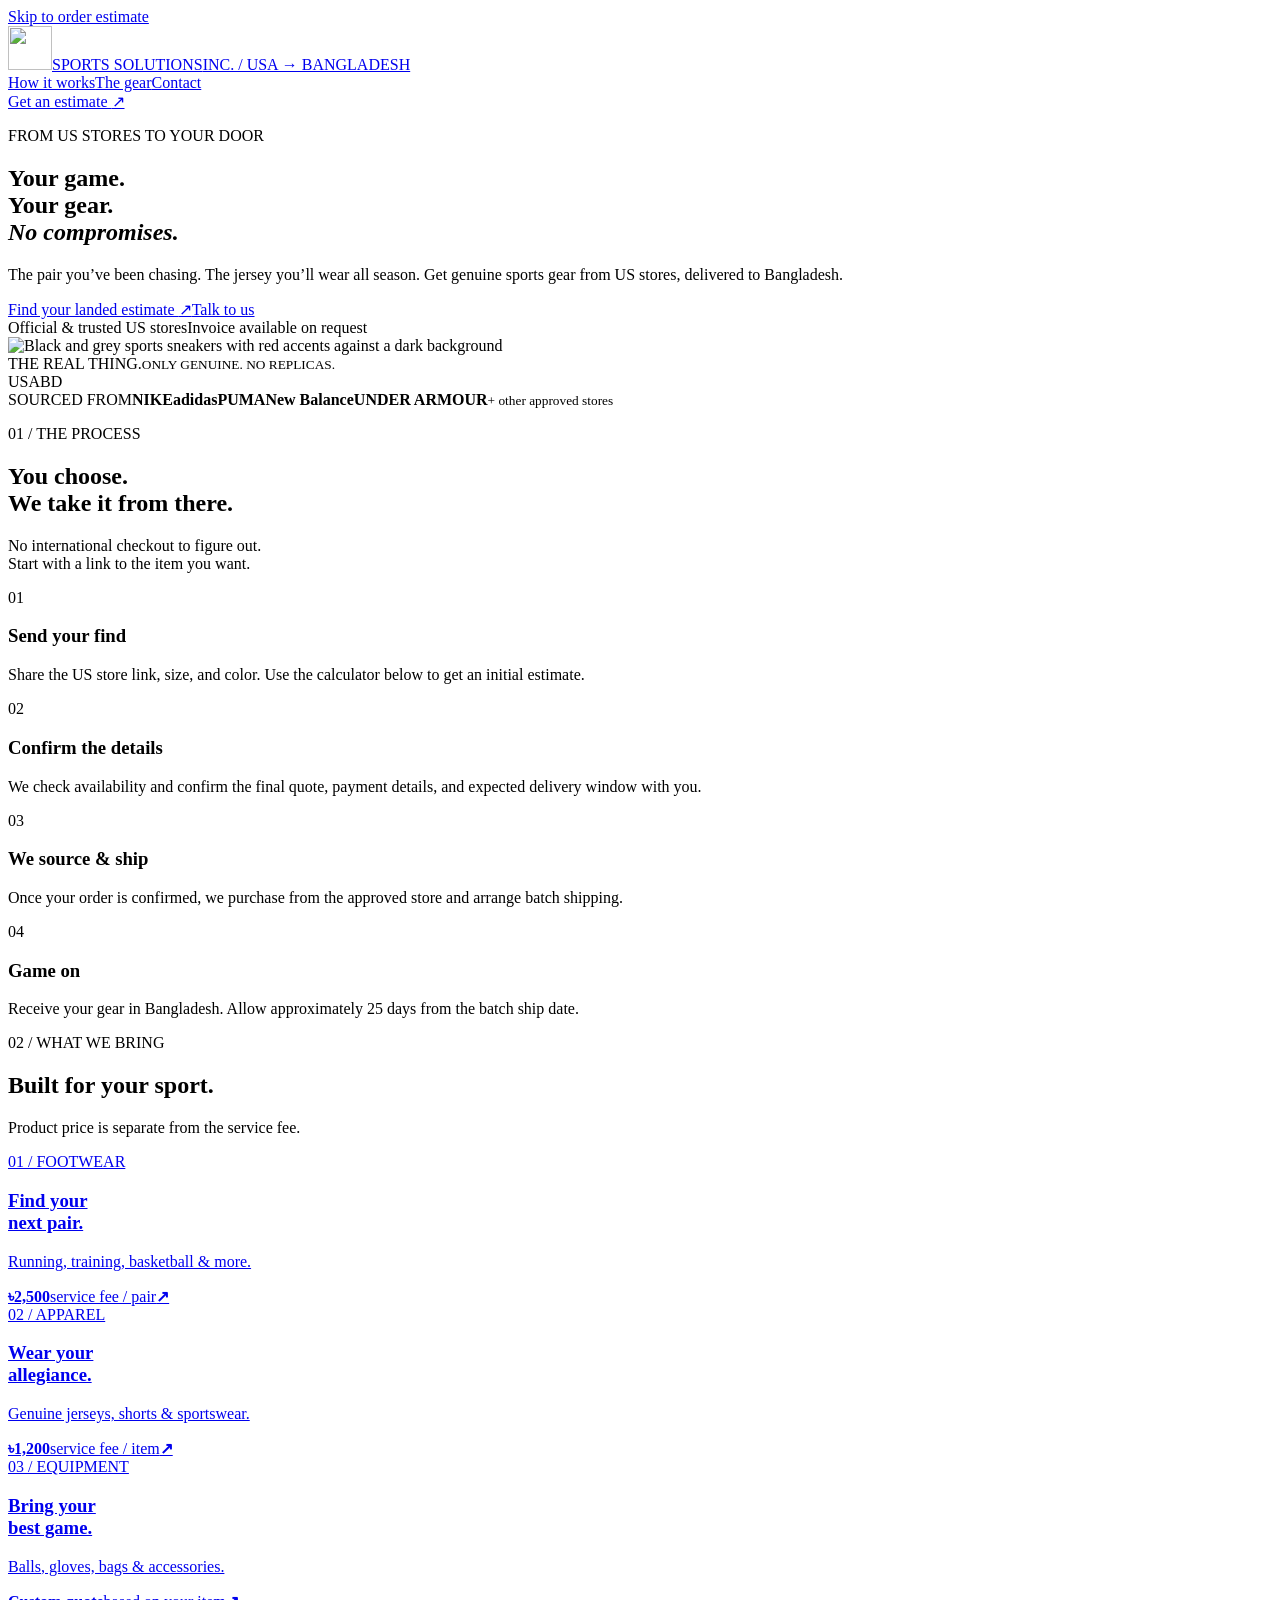
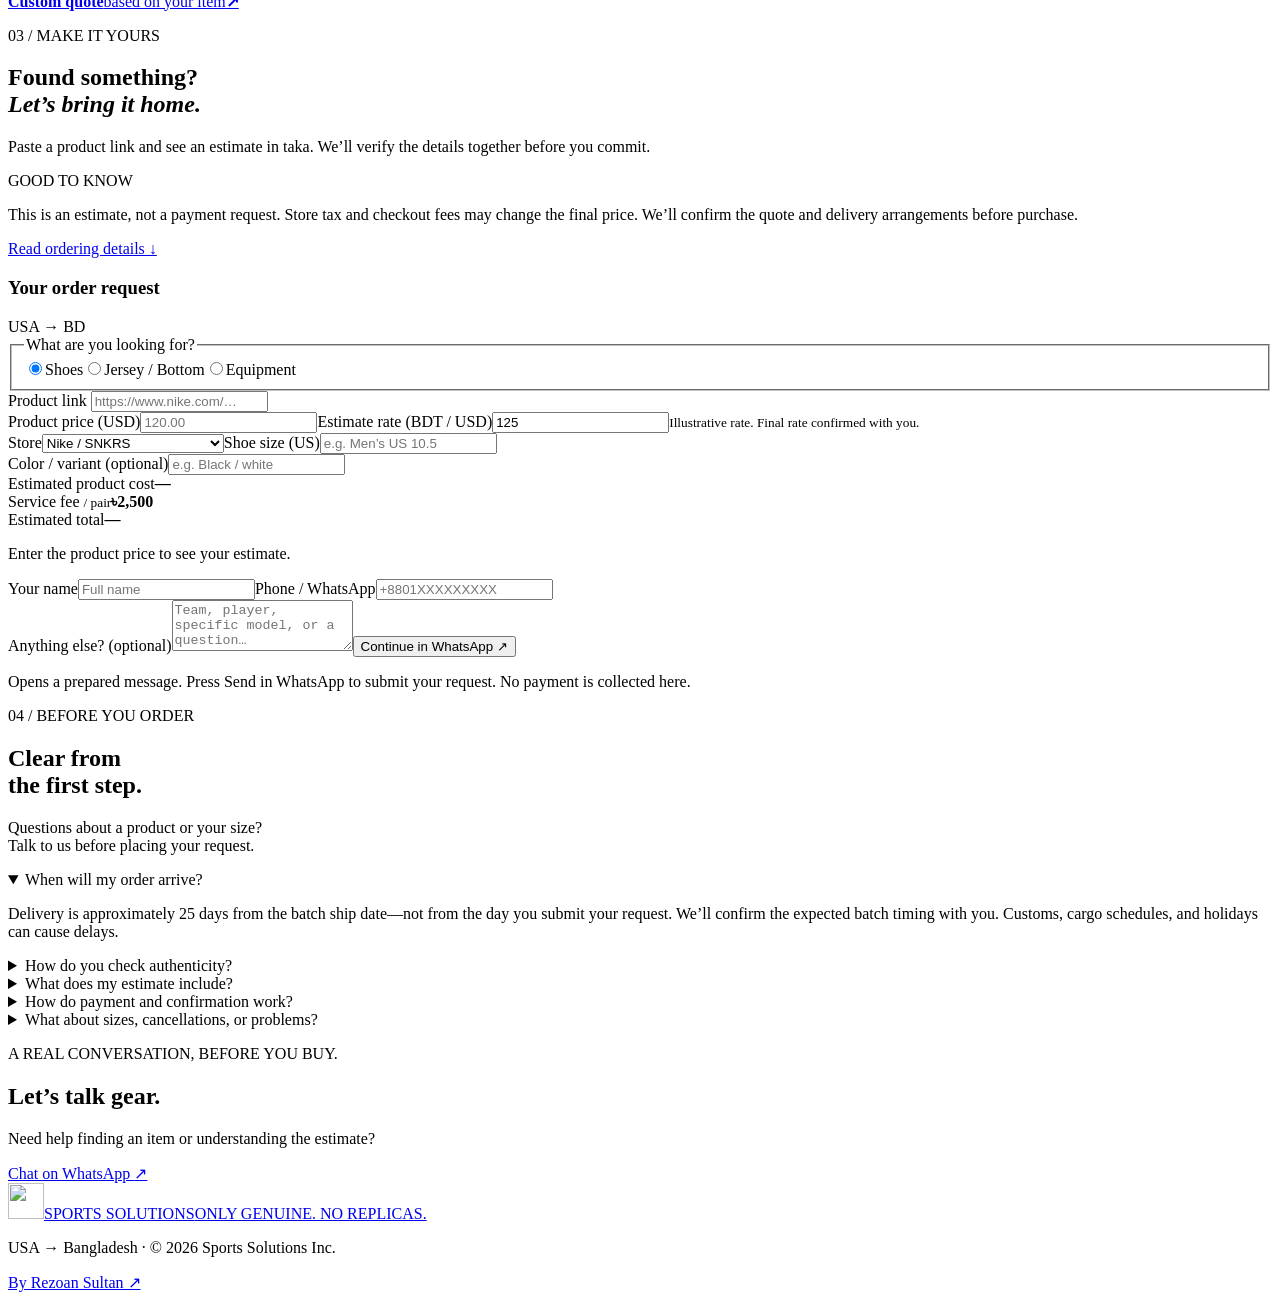
==== commit f0f6b649: "Add files via upload" ====
--- a/index.html
+++ b/index.html
@@ -1,1183 +1,12 @@
 <!doctype html>
-<html lang="en">
-<head>
-<meta charset="utf-8">
-<meta name="viewport" content="width=device-width,initial-scale=1">
-<title>Sports Solutions Inc. — US to BD Sports Imports</title>
-<meta name="description" content="Authentic US sports gear delivered to Bangladesh. Shoes, jerseys, equipment — we buy, you receive.">
-<link rel="icon" type="image/png" href="[data-uri]">
-<link rel="preconnect" href="https://fonts.googleapis.com">
-<link href="https://fonts.googleapis.com/css2?family=Bebas+Neue&family=Barlow:ital,wght@0,400;0,600;0,700;0,800;1,700&family=Barlow+Condensed:wght@700;800;900&display=swap" rel="stylesheet">
-
-<style>
-:root{
-  --black:#090c10;
-  --dark:#0f1318;
-  --panel:#161b22;
-  --border:rgba(255,255,255,.09);
-  --text:#f0f4ff;
-  --muted:#8a93b8;
-  --lime:#c8ff00;
-  --cyan:#00d4ff;
-  --orange:#ff6b00;
-  --pink:#ff2d78;
-  --r:16px;
-  --r2:12px;
-}
-*{box-sizing:border-box;margin:0;padding:0}
-html{scroll-behavior:smooth}
-body{
-  font-family:'Barlow',sans-serif;
-  background:var(--black);
-  color:var(--text);
-  overflow-x:hidden;
-}
-a{color:inherit;text-decoration:none}
-
-/* ─── ANIMATED BG ─── */
-body::before{
-  content:'';
-  position:fixed;inset:0;
-  background:
-    radial-gradient(ellipse 800px 500px at 5% 0%, rgba(200,255,0,.07) 0%, transparent 60%),
-    radial-gradient(ellipse 600px 400px at 95% 5%, rgba(0,212,255,.08) 0%, transparent 60%),
-    radial-gradient(ellipse 500px 400px at 50% 100%, rgba(255,107,0,.06) 0%, transparent 60%);
-  pointer-events:none;
-  z-index:0;
-}
-
-/* ─── SVG LOGO ─── */
-.logo-svg{width:40px;height:40px;flex-shrink:0}
-
-
-.topbar{
-  position:sticky;top:0;z-index:100;
-  background:rgba(9,12,16,.88);
-  backdrop-filter:blur(16px);
-  border-bottom:1px solid var(--border);
-}
-.nav{
-  max-width:1140px;margin:0 auto;
-  padding:0 22px;
-  display:flex;align-items:center;justify-content:space-between;
-  height:62px;gap:16px;
-}
-.brand{display:flex;align-items:center;gap:12px}
-.logo-mark{
-  width:40px;height:40px;border-radius:10px;
-  background:linear-gradient(135deg,var(--lime),var(--cyan));
-  display:flex;align-items:center;justify-content:center;
-  font-family:'Bebas Neue',sans-serif;
-  font-size:22px;color:#090c10;letter-spacing:.5px;
-  flex-shrink:0;
-}
-.brand-name{font-family:'Barlow Condensed',sans-serif;font-weight:900;font-size:16px;letter-spacing:.8px;line-height:1.1}
-.brand-name small{display:block;font-size:11px;font-weight:600;color:var(--lime);letter-spacing:2px;text-transform:uppercase}
-.navlinks{display:flex;gap:2px}
-.navlinks a{
-  padding:8px 12px;border-radius:8px;font-size:13px;font-weight:600;
-  color:var(--muted);transition:all .15s;letter-spacing:.3px;
-}
-.navlinks a:hover{color:var(--text);background:rgba(255,255,255,.06)}
-.nav-cta{
-  display:flex;align-items:center;gap:8px;flex-shrink:0;
-}
-.pill-badge{
-  font-size:12px;font-weight:700;padding:7px 12px;
-  border-radius:999px;border:1px solid rgba(200,255,0,.3);
-  background:rgba(200,255,0,.06);color:var(--lime);
-  letter-spacing:.5px;
-}
-.btn-top{
-  padding:9px 16px;border-radius:10px;
-  font-family:'Barlow Condensed',sans-serif;
-  font-size:14px;font-weight:800;letter-spacing:1px;text-transform:uppercase;
-  background:linear-gradient(135deg,var(--lime),var(--cyan));
-  color:#090c10;border:none;cursor:pointer;
-  transition:transform .15s,box-shadow .15s;
-}
-.btn-top:hover{transform:translateY(-1px);box-shadow:0 6px 24px rgba(200,255,0,.3)}
-@media(max-width:860px){.nav-cta{display:none}}
-@media(max-width:700px){
-  .navlinks{overflow-x:auto;-webkit-overflow-scrolling:touch;gap:0}
-  .navlinks a{white-space:nowrap;font-size:12px;padding:7px 10px}
-  .brand-name small{display:none}
-}
-
-/* ─── HERO ─── */
-.hero{
-  position:relative;z-index:1;
-  max-width:1140px;margin:0 auto;padding:48px 22px 0;
-}
-.hero-grid{
-  display:grid;grid-template-columns:1fr 380px;gap:20px;
-  align-items:start;
-}
-@media(max-width:960px){.hero-grid{grid-template-columns:1fr}}
-
-.hero-main{
-  background:var(--panel);
-  border:1px solid var(--border);
-  border-radius:var(--r);
-  overflow:hidden;
-  position:relative;
-}
-.hero-stripe{
-  height:5px;
-  background:linear-gradient(90deg,var(--lime),var(--cyan),var(--orange),var(--pink));
-}
-.hero-body{padding:32px 28px 28px}
-.eyebrow{
-  display:inline-flex;align-items:center;gap:8px;
-  font-size:12px;font-weight:700;letter-spacing:2px;text-transform:uppercase;
-  color:var(--lime);margin-bottom:18px;
-}
-.eyebrow span{
-  width:28px;height:2px;background:var(--lime);border-radius:2px;
-}
-.hero-title{
-  font-family:'Bebas Neue',sans-serif;
-  font-size:clamp(44px,7vw,76px);
-  line-height:.96;letter-spacing:1px;
-  margin-bottom:16px;
-}
-.hero-title .hl-lime{color:var(--lime)}
-.hero-title .hl-cyan{color:var(--cyan)}
-.hero-title .hl-orange{color:var(--orange)}
-.hero-desc{font-size:16px;color:var(--muted);line-height:1.65;max-width:520px;margin-bottom:24px}
-
-.hero-badges{display:flex;gap:8px;flex-wrap:wrap;margin-bottom:24px}
-.hbadge{
-  display:inline-flex;align-items:center;gap:7px;
-  padding:7px 12px;border-radius:999px;
-  font-size:12.5px;font-weight:600;
-  border:1px solid rgba(255,255,255,.1);
-  background:rgba(255,255,255,.04);
-}
-.dot{width:8px;height:8px;border-radius:50%}
-.dot-lime{background:var(--lime);box-shadow:0 0 8px var(--lime)}
-.dot-cyan{background:var(--cyan);box-shadow:0 0 8px var(--cyan)}
-.dot-orange{background:var(--orange);box-shadow:0 0 8px var(--orange)}
-
-.stores-label{font-size:11px;font-weight:700;letter-spacing:2px;text-transform:uppercase;color:var(--muted);margin-bottom:10px}
-.stores{display:flex;gap:8px;flex-wrap:wrap;margin-bottom:24px}
-.store-tag{
-  font-size:12px;font-weight:600;padding:6px 11px;border-radius:8px;
-  border:1px dashed rgba(255,255,255,.15);background:rgba(255,255,255,.03);
-  color:rgba(240,244,255,.75);
-}
-
-.hero-cta{display:flex;gap:10px;flex-wrap:wrap}
-.cta-primary{
-  display:inline-flex;align-items:center;gap:8px;
-  padding:13px 22px;border-radius:12px;
-  font-family:'Barlow Condensed',sans-serif;
-  font-size:15px;font-weight:800;letter-spacing:1px;text-transform:uppercase;
-  background:linear-gradient(135deg,var(--lime),#a8e800);
-  color:#090c10;transition:transform .15s,box-shadow .15s;
-}
-.cta-primary:hover{transform:translateY(-2px);box-shadow:0 8px 28px rgba(200,255,0,.35)}
-.cta-secondary{
-  display:inline-flex;align-items:center;
-  padding:13px 18px;border-radius:12px;
-  font-family:'Barlow Condensed',sans-serif;
-  font-size:15px;font-weight:800;letter-spacing:1px;text-transform:uppercase;
-  border:1px solid rgba(255,255,255,.18);background:rgba(255,255,255,.05);
-  transition:all .15s;
-}
-.cta-secondary:hover{background:rgba(255,255,255,.09)}
-
-/* ─── HOW IT WORKS inside hero ─── */
-.how-box{
-  margin-top:28px;
-  border-top:1px solid var(--border);
-  padding-top:20px;
-}
-.how-title{font-size:12px;font-weight:700;letter-spacing:2px;text-transform:uppercase;color:var(--muted);margin-bottom:14px}
-.steps{display:grid;grid-template-columns:repeat(4,1fr);gap:12px}
-@media(max-width:560px){.steps{grid-template-columns:1fr 1fr}}
-.step{
-  background:rgba(255,255,255,.03);border:1px solid var(--border);
-  border-radius:var(--r2);padding:12px;
-}
-.step-num{
-  font-family:'Bebas Neue',sans-serif;font-size:26px;
-  line-height:1;margin-bottom:4px;
-}
-.step:nth-child(1) .step-num{color:var(--lime)}
-.step:nth-child(2) .step-num{color:var(--cyan)}
-.step:nth-child(3) .step-num{color:var(--orange)}
-.step:nth-child(4) .step-num{color:var(--pink)}
-.step-label{font-size:12px;font-weight:700;color:var(--text);margin-bottom:3px}
-.step-desc{font-size:11px;color:var(--muted);line-height:1.4}
-
-/* ─── QUICK FACTS PANEL ─── */
-.facts-panel{
-  background:var(--panel);border:1px solid var(--border);
-  border-radius:var(--r);overflow:hidden;position:sticky;top:80px;
-}
-.facts-header{
-  padding:16px 18px;
-  border-bottom:1px solid var(--border);
-  background:rgba(255,255,255,.02);
-}
-.facts-header h3{
-  font-family:'Barlow Condensed',sans-serif;
-  font-size:16px;font-weight:800;letter-spacing:.8px;text-transform:uppercase;
-}
-.facts-body{padding:16px 18px}
-.fact-row{
-  display:flex;justify-content:space-between;align-items:center;
-  padding:9px 0;border-bottom:1px solid rgba(255,255,255,.06);
-  font-size:13px;
-}
-.fact-row:last-child{border-bottom:none}
-.fact-label{color:var(--muted);font-weight:600}
-.fact-val{font-weight:800;font-family:'Barlow Condensed',sans-serif;font-size:15px;letter-spacing:.5px}
-.fact-val.lime{color:var(--lime)}
-.fact-val.cyan{color:var(--cyan)}
-.fact-val.orange{color:var(--orange)}
-
-/* ─── CATEGORY SECTION ─── */
-.section{
-  max-width:1140px;margin:0 auto;padding:0 22px;
-  position:relative;z-index:1;
-}
-.section-gap{margin-top:20px}
-
-.section-head{
-  display:flex;align-items:center;gap:14px;
-  margin-bottom:16px;
-}
-.section-head h2{
-  font-family:'Bebas Neue',sans-serif;
-  font-size:32px;letter-spacing:.5px;
-}
-.section-head .divider{flex:1;height:1px;background:var(--border)}
-
-.cats-grid{display:grid;grid-template-columns:repeat(3,1fr);gap:16px}
-@media(max-width:760px){.cats-grid{grid-template-columns:1fr}}
-
-.cat-card{
-  border-radius:var(--r);overflow:hidden;
-  border:1px solid var(--border);
-  transition:transform .2s,box-shadow .2s;
-  cursor:pointer;
-  position:relative;
-}
-.cat-card:hover{transform:translateY(-4px);box-shadow:0 16px 48px rgba(0,0,0,.5)}
-.cat-bg{
-  height:160px;display:flex;align-items:center;justify-content:center;
-  font-size:72px;position:relative;overflow:hidden;
-}
-.cat-card:nth-child(1) .cat-bg{background:linear-gradient(135deg,#0a1a08,#1a3010);border-bottom:1px solid rgba(200,255,0,.15)}
-.cat-card:nth-child(2) .cat-bg{background:linear-gradient(135deg,#0a1020,#101e38);border-bottom:1px solid rgba(0,212,255,.15)}
-.cat-card:nth-child(3) .cat-bg{background:linear-gradient(135deg,#1a0e06,#2a1a0a);border-bottom:1px solid rgba(255,107,0,.15)}
-.cat-glow{
-  position:absolute;inset:0;
-  opacity:.35;
-}
-.cat-card:nth-child(1) .cat-glow{background:radial-gradient(circle at 50% 60%,rgba(200,255,0,.2),transparent 70%)}
-.cat-card:nth-child(2) .cat-glow{background:radial-gradient(circle at 50% 60%,rgba(0,212,255,.2),transparent 70%)}
-.cat-card:nth-child(3) .cat-glow{background:radial-gradient(circle at 50% 60%,rgba(255,107,0,.2),transparent 70%)}
-.cat-emoji{position:relative;z-index:1;filter:drop-shadow(0 8px 16px rgba(0,0,0,.5))}
-.cat-info{padding:16px 18px;background:var(--panel)}
-.cat-name{
-  font-family:'Barlow Condensed',sans-serif;
-  font-size:20px;font-weight:900;letter-spacing:.8px;
-  text-transform:uppercase;margin-bottom:4px;
-}
-.cat-card:nth-child(1) .cat-name{color:var(--lime)}
-.cat-card:nth-child(2) .cat-name{color:var(--cyan)}
-.cat-card:nth-child(3) .cat-name{color:var(--orange)}
-.cat-desc{font-size:12.5px;color:var(--muted);margin-bottom:10px;line-height:1.4}
-.cat-price{
-  display:inline-flex;align-items:center;gap:6px;
-  padding:6px 12px;border-radius:999px;
-  font-size:13px;font-weight:800;
-  font-family:'Barlow Condensed',sans-serif;letter-spacing:.5px;
-}
-.cat-card:nth-child(1) .cat-price{background:rgba(200,255,0,.1);border:1px solid rgba(200,255,0,.25);color:var(--lime)}
-.cat-card:nth-child(2) .cat-price{background:rgba(0,212,255,.1);border:1px solid rgba(0,212,255,.25);color:var(--cyan)}
-.cat-card:nth-child(3) .cat-price{background:rgba(255,107,0,.1);border:1px solid rgba(255,107,0,.25);color:var(--orange)}
-.cat-badge{
-  position:absolute;top:12px;right:12px;
-  font-size:10px;font-weight:800;letter-spacing:1.5px;text-transform:uppercase;
-  padding:4px 8px;border-radius:6px;background:rgba(9,12,16,.8);
-  border:1px solid var(--border);color:var(--muted);
-}
-
-/* ─── ORDER FORM ─── */
-.form-grid{display:grid;grid-template-columns:1.2fr .8fr;gap:20px;align-items:start}
-@media(max-width:960px){.form-grid{grid-template-columns:1fr}}
-
-.form-card{
-  background:var(--panel);border:1px solid var(--border);
-  border-radius:var(--r);overflow:hidden;
-}
-.form-card-header{
-  padding:18px 22px;border-bottom:1px solid var(--border);
-  background:rgba(255,255,255,.02);
-  display:flex;align-items:center;justify-content:space-between;
-}
-.form-card-header h3{
-  font-family:'Barlow Condensed',sans-serif;
-  font-size:18px;font-weight:800;letter-spacing:.8px;text-transform:uppercase;
-}
-.form-card-body{padding:22px}
-
-label{font-size:12.5px;font-weight:700;color:#9aa8d6;letter-spacing:.3px;display:block;margin-bottom:14px}
-label span{display:block;margin-top:6px}
-input,select,textarea{
-  width:100%;padding:12px 14px;
-  border-radius:10px;
-  border:1px solid rgba(255,255,255,.14);
-  background:rgba(0,0,0,.3);
-  color:var(--text);font-size:14px;
-  font-family:'Barlow',sans-serif;
-  outline:none;transition:border-color .15s;
-  display:block;
-}
-input:focus,select:focus,textarea:focus{border-color:rgba(200,255,0,.4);background:rgba(0,0,0,.4)}
-input::placeholder,textarea::placeholder{color:rgba(138,147,184,.5)}
-textarea{resize:vertical;min-height:88px}
-select{cursor:pointer}
-select option{background:#1a1f2a;color:var(--text)}
-
-.form-row{display:grid;grid-template-columns:1fr 1fr;gap:14px}
-@media(max-width:640px){.form-row{grid-template-columns:1fr}}
-
-.cat-selector{display:grid;grid-template-columns:repeat(3,1fr);gap:8px;margin-top:6px}
-.cat-opt{
-  padding:10px 8px;border-radius:10px;
-  border:1px solid rgba(255,255,255,.12);background:rgba(255,255,255,.03);
-  text-align:center;cursor:pointer;transition:all .15s;
-}
-.cat-opt input{display:none}
-.cat-opt-icon{font-size:22px;display:block;margin-bottom:4px}
-.cat-opt-name{font-size:11px;font-weight:700;letter-spacing:.5px;text-transform:uppercase;display:block}
-.cat-opt:has(input:checked){border-color:var(--lime);background:rgba(200,255,0,.08)}
-.cat-opt:has(input:checked) .cat-opt-name{color:var(--lime)}
-.cat-opt.cat-jersey:has(input:checked){border-color:var(--cyan);background:rgba(0,212,255,.08)}
-.cat-opt.cat-jersey:has(input:checked) .cat-opt-name{color:var(--cyan)}
-.cat-opt.cat-equip:has(input:checked){border-color:var(--orange);background:rgba(255,107,0,.08)}
-.cat-opt.cat-equip:has(input:checked) .cat-opt-name{color:var(--orange)}
-
-/* category-specific fields */
-.field-shoes,.field-jersey,.field-equip{display:none}
-.field-shoes.active,.field-jersey.active,.field-equip.active{display:block}
-
-.calc-box{
-  margin-top:18px;
-  background:rgba(255,255,255,.03);
-  border:1px solid rgba(255,255,255,.09);
-  border-radius:var(--r2);overflow:hidden;
-}
-.calc-box-header{
-  padding:10px 14px;border-bottom:1px solid rgba(255,255,255,.07);
-  font-size:11px;font-weight:700;letter-spacing:2px;text-transform:uppercase;color:var(--muted);
-}
-.calc-rows{padding:12px 14px;display:grid;gap:8px}
-.ckvrow{
-  display:flex;justify-content:space-between;align-items:center;
-  font-size:13px;
-}
-.ckvrow span{color:var(--muted)}
-.ckvrow b{font-family:'Barlow Condensed',sans-serif;font-size:15px;letter-spacing:.5px}
-.ckvrow.total{
-  padding-top:10px;border-top:1px dashed rgba(255,255,255,.1);
-  margin-top:2px;
-}
-.ckvrow.total b{color:var(--lime);font-size:17px}
-.ckvrow.adv b{color:var(--cyan)}
-
-.form-note{
-  font-size:12px;color:rgba(138,147,184,.75);
-  margin-top:10px;line-height:1.5;
-}
-
-.wa-btn{
-  display:flex;align-items:center;justify-content:center;gap:10px;
-  width:100%;margin-top:16px;
-  padding:14px 20px;border-radius:12px;
-  font-family:'Barlow Condensed',sans-serif;
-  font-size:16px;font-weight:800;letter-spacing:1px;text-transform:uppercase;
-  background:linear-gradient(135deg,#25D366,#1aa350);
-  color:#fff;border:none;cursor:pointer;
-  transition:transform .15s,box-shadow .15s,opacity .2s;
-}
-.wa-btn:hover:not(:disabled){transform:translateY(-2px);box-shadow:0 8px 28px rgba(37,211,102,.35)}
-.wa-btn:disabled{opacity:.4;cursor:not-allowed;transform:none;box-shadow:none}
-.wa-icon{font-size:20px}
-
-.wa-hint{
-  text-align:center;font-size:12px;color:var(--muted);
-  margin-top:8px;line-height:1.5;
-}
-
-/* ─── CONTACT + TERMS SIDE ─── */
-.side-stack{display:flex;flex-direction:column;gap:16px}
-
-.info-card{
-  background:var(--panel);border:1px solid var(--border);
-  border-radius:var(--r);overflow:hidden;
-}
-.info-card-header{
-  padding:14px 18px;border-bottom:1px solid var(--border);
-  font-family:'Barlow Condensed',sans-serif;
-  font-size:15px;font-weight:800;letter-spacing:.8px;text-transform:uppercase;
-  background:rgba(255,255,255,.02);
-  display:flex;align-items:center;gap:10px;
-}
-.info-card-body{padding:16px 18px}
-.info-card-body p{color:var(--muted);font-size:13.5px;line-height:1.6;margin-bottom:10px}
-.info-card-body p:last-child{margin-bottom:0}
-
-details{
-  border:1px solid rgba(255,255,255,.08);
-  background:rgba(255,255,255,.02);
-  border-radius:var(--r2);padding:12px 14px;
-  margin-top:10px;
-}
-summary{
-  cursor:pointer;font-weight:700;font-size:13.5px;
-  color:rgba(240,244,255,.9);list-style:none;
-  display:flex;align-items:center;justify-content:space-between;
-}
-summary::after{content:'›';font-size:18px;color:var(--muted);transition:transform .2s}
-details[open] summary::after{transform:rotate(90deg)}
-details p,details li{color:var(--muted);font-size:13px;line-height:1.6}
-ul{margin:10px 0 0 16px}
-li{margin:7px 0}
-
-/* ─── TERMS ─── */
-.terms-section{
-  max-width:1140px;margin:20px auto 0;padding:0 22px;
-  position:relative;z-index:1;
-}
-.terms-grid{display:grid;grid-template-columns:repeat(2,1fr);gap:12px}
-@media(max-width:700px){.terms-grid{grid-template-columns:1fr}}
-.terms-card{
-  background:var(--panel);border:1px solid var(--border);
-  border-radius:var(--r);padding:18px;
-}
-.terms-icon{font-size:22px;margin-bottom:8px}
-.terms-title{
-  font-family:'Barlow Condensed',sans-serif;
-  font-size:15px;font-weight:800;letter-spacing:.8px;text-transform:uppercase;
-  margin-bottom:10px;color:var(--lime);
-}
-
-/* ─── FOOTER ─── */
-footer{
-  max-width:1140px;margin:32px auto 0;padding:20px 22px 32px;
-  position:relative;z-index:1;
-  border-top:1px solid var(--border);
-  display:flex;align-items:center;justify-content:space-between;
-  flex-wrap:wrap;gap:12px;
-  font-size:13px;color:var(--muted);
-}
-footer .left{line-height:1.6}
-footer .right{font-size:12px;color:rgba(138,147,184,.6);text-align:right}
-footer a{color:var(--lime);text-decoration:underline;text-underline-offset:2px}
-
-/* ─── UTILITY ─── */
-.mt12{margin-top:12px}
-.tag-live{
-  display:inline-flex;align-items:center;gap:5px;
-  font-size:11px;font-weight:700;letter-spacing:1px;text-transform:uppercase;
-  padding:4px 9px;border-radius:999px;
-  background:rgba(200,255,0,.1);border:1px solid rgba(200,255,0,.2);color:var(--lime);
-}
-.pulse{
-  width:7px;height:7px;border-radius:50%;background:var(--lime);
-  animation:pulse 1.6s ease-in-out infinite;
-}
-@keyframes pulse{0%,100%{opacity:1;transform:scale(1)}50%{opacity:.5;transform:scale(.7)}}
-
-/* fade in on load */
-@keyframes fadeUp{from{opacity:0;transform:translateY(18px)}to{opacity:1;transform:translateY(0)}}
-.hero-main{animation:fadeUp .5s ease both}
-.facts-panel{animation:fadeUp .5s .1s ease both}
-.cats-grid .cat-card:nth-child(1){animation:fadeUp .5s .15s ease both}
-.cats-grid .cat-card:nth-child(2){animation:fadeUp .5s .25s ease both}
-.cats-grid .cat-card:nth-child(3){animation:fadeUp .5s .35s ease both}
-</style>
-</head>
-<body>
-
-<!-- TOPBAR -->
-<div class="topbar">
-  <div class="nav">
-    <div class="brand">
-      <img src="[data-uri]" alt="Sports Solutions Inc. Logo" style="width:42px;height:42px;object-fit:contain;flex-shrink:0;border-radius:8px">
-      <div class="brand-name">
-        Sports Solutions Inc.
-        <small>US → Bangladesh</small>
-      </div>
-    </div>
-    <div class="navlinks">
-      <a href="#categories">Categories</a>
-      <a href="#order">Order</a>
-      <a href="#terms">Terms</a>
-      <a href="#contact">Contact</a>
-    </div>
-    <div class="nav-cta">
-      <div class="pill-badge"><span class="pulse" style="display:inline-block;margin-right:4px"></span>Orders Open</div>
-      <a class="btn-top" href="#order">Order Now →</a>
-    </div>
-  </div>
-</div>
-
-<!-- HERO -->
-<div class="hero">
-  <div class="hero-grid">
-    <div class="hero-main">
-      <div class="hero-stripe"></div>
-      <div class="hero-body">
-        <div class="eyebrow"><span></span> Authentic US Sports Gear · Delivered to Bangladesh</div>
-        <h1 class="hero-title">
-          <span class="hl-lime">Real</span> Gear.<br>
-          <span class="hl-cyan">Direct</span> from US.<br>
-          <span class="hl-orange">Your</span> Door.
-        </h1>
-        <p class="hero-desc">
-          Send us the product link — we purchase from official US stores and deliver to Bangladesh in ~25 days. Shoes, jerseys, equipment. Only genuine, zero replicas.
-        </p>
-
-        <div class="hero-badges">
-          <span class="hbadge"><span class="dot dot-lime"></span> Genuine products only</span>
-          <span class="hbadge"><span class="dot dot-cyan"></span> 50% advance to confirm</span>
-          <span class="hbadge"><span class="dot dot-orange"></span> ~25-day delivery cycle</span>
-        </div>
-
-        <div class="stores-label">Approved Stores</div>
-        <div class="stores">
-          <span class="store-tag">Nike / SNKRS</span>
-          <span class="store-tag">Adidas</span>
-          <span class="store-tag">Puma</span>
-          <span class="store-tag">Under Armour</span>
-          <span class="store-tag">New Balance</span>
-          <span class="store-tag">Foot Locker</span>
-          <span class="store-tag">Pro Direct US</span>
-          <span class="store-tag">Finish Line</span>
-          <span class="store-tag">Amazon (Sold by Amazon)</span>
-          <span class="store-tag">Other Brand</span>
-        </div>
-
-        <div class="hero-cta">
-          <a class="cta-primary" href="#order">Get Estimate & Order ↗</a>
-          <a class="cta-secondary" href="#terms">Read Terms</a>
-        </div>
-
-        <div class="how-box">
-          <div class="how-title">How it works</div>
-          <div class="steps">
-            <div class="step">
-              <div class="step-num">01</div>
-              <div class="step-label">Submit</div>
-              <div class="step-desc">Link + size via WhatsApp form</div>
-            </div>
-            <div class="step">
-              <div class="step-num">02</div>
-              <div class="step-label">Confirm</div>
-              <div class="step-desc">Pay 50% advance</div>
-            </div>
-            <div class="step">
-              <div class="step-num">03</div>
-              <div class="step-label">We Buy</div>
-              <div class="step-desc">From approved US store</div>
-            </div>
-            <div class="step">
-              <div class="step-num">04</div>
-              <div class="step-label">Receive</div>
-              <div class="step-desc">~25-day batch delivery</div>
-            </div>
-          </div>
-        </div>
-      </div>
-    </div>
-
-    <!-- FACTS PANEL -->
-    <div class="facts-panel" id="contact">
-      <div class="facts-header">
-        <h3>⚡ Quick Facts</h3>
-      </div>
-      <div class="facts-body">
-        <div class="fact-row">
-          <span class="fact-label">Shoes (any pair)</span>
-          <span class="fact-val lime">৳2,500</span>
-        </div>
-        <div class="fact-row">
-          <span class="fact-label">Jersey / Bottom</span>
-          <span class="fact-val cyan">৳1,200</span>
-        </div>
-        <div class="fact-row">
-          <span class="fact-label">Sports Equipment</span>
-          <span class="fact-val orange">Ask for price</span>
-        </div>
-        <div class="fact-row">
-          <span class="fact-label">Advance Required</span>
-          <span class="fact-val lime">50%</span>
-        </div>
-        <div class="fact-row">
-          <span class="fact-label">Delivery Cycle</span>
-          <span class="fact-val cyan">~25 days</span>
-        </div>
-        <div class="fact-row">
-          <span class="fact-label">Authenticity</span>
-          <span class="fact-val lime">100% Genuine</span>
-        </div>
-        <div class="fact-row">
-          <span class="fact-label">Stores</span>
-          <span class="fact-val" style="color:var(--muted)">Approved Only</span>
-        </div>
-      </div>
-
-      <div style="padding:0 18px 18px">
-        <details>
-          <summary>What we verify</summary>
-          <ul>
-            <li>Correct size / variant confirmed</li>
-            <li>Store is on our approved list</li>
-            <li>Availability at checkout</li>
-            <li>Final price vs estimate (tax/fees)</li>
-          </ul>
-        </details>
-        <details>
-          <summary>Best practice for customers</summary>
-          <ul>
-            <li>Use official store links only</li>
-            <li>Double-check your size chart</li>
-            <li>Include screenshots in Notes if needed</li>
-          </ul>
-        </details>
-        <details>
-          <summary>Delivery & ops</summary>
-          <p style="margin-top:10px">
-            Each batch cycle is <b style="color:var(--text)">~25 days</b>. Delays may occur due to cargo/customs/holidays. Shoe boxes may have minor dents from cargo handling — authenticity is always the priority.
-          </p>
-        </details>
-      </div>
-    </div>
-  </div>
-</div>
-
-<!-- CATEGORIES -->
-<div class="section section-gap" id="categories">
-  <div class="section-head">
-    <h2>What We Ship</h2>
-    <div class="divider"></div>
-  </div>
-
-  <div class="cats-grid">
-    <div class="cat-card" onclick="document.getElementById('order').scrollIntoView({behavior:'smooth'});selectCategory('shoes')">
-      <div class="cat-bg">
-        <div class="cat-glow"></div>
-        <span class="cat-emoji">👟</span>
-      </div>
-      <div class="cat-badge">Available</div>
-      <div class="cat-info">
-        <div class="cat-name">Shoes</div>
-        <div class="cat-desc">Any pair from Nike, Adidas, NB, Puma, UA, Foot Locker & more</div>
-        <span class="cat-price">৳2,500 service fee / pair</span>
-      </div>
-    </div>
-
-    <div class="cat-card" onclick="document.getElementById('order').scrollIntoView({behavior:'smooth'});selectCategory('jersey')">
-      <div class="cat-bg">
-        <div class="cat-glow"></div>
-        <span class="cat-emoji">👕</span>
-      </div>
-      <div class="cat-badge">Available</div>
-      <div class="cat-info">
-        <div class="cat-name">Jersey / Bottom</div>
-        <div class="cat-desc">Authentic jerseys, shorts, pants — any team, any sport</div>
-        <span class="cat-price">৳1,200 service fee / item</span>
-      </div>
-    </div>
-
-    <div class="cat-card" onclick="document.getElementById('order').scrollIntoView({behavior:'smooth'});selectCategory('equip')">
-      <div class="cat-bg">
-        <div class="cat-glow"></div>
-        <span class="cat-emoji">⚽</span>
-      </div>
-      <div class="cat-badge">Available</div>
-      <div class="cat-info">
-        <div class="cat-name">Sports Equipment</div>
-        <div class="cat-desc">Balls, gloves, guards, bags, accessories and more</div>
-        <span class="cat-price">Contact for pricing</span>
-      </div>
-    </div>
-  </div>
-</div>
-
-<!-- ORDER FORM -->
-<div class="section section-gap" id="order">
-  <div class="section-head">
-    <h2>Place Your Order</h2>
-    <div class="divider"></div>
-  </div>
-
-  <div class="form-grid">
-    <div class="form-card">
-      <div class="form-card-header">
-        <h3>📋 Order Request Form</h3>
-        <div class="tag-live"><div class="pulse"></div>WhatsApp Order</div>
-      </div>
-      <div class="form-card-body">
-        <p style="color:var(--muted);font-size:13.5px;line-height:1.6;margin-bottom:18px">
-          Fill in the details below — you'll get an instant estimate and can send directly via WhatsApp for fastest confirmation.
-        </p>
-
-        <!-- Category selector -->
-        <label>Category
-          <div class="cat-selector" style="display:grid;margin-top:6px">
-            <label class="cat-opt" style="margin-bottom:0">
-              <input type="radio" name="category" value="Shoes" id="catShoes" checked onchange="onCatChange()">
-              <span class="cat-opt-icon">👟</span>
-              <span class="cat-opt-name">Shoes</span>
-            </label>
-            <label class="cat-opt cat-jersey" style="margin-bottom:0">
-              <input type="radio" name="category" value="Jersey/Bottom" id="catJersey" onchange="onCatChange()">
-              <span class="cat-opt-icon">👕</span>
-              <span class="cat-opt-name">Jersey/Bottom</span>
-            </label>
-            <label class="cat-opt cat-equip" style="margin-bottom:0">
-              <input type="radio" name="category" value="Equipment" id="catEquip" onchange="onCatChange()">
-              <span class="cat-opt-icon">⚽</span>
-              <span class="cat-opt-name">Equipment</span>
-            </label>
-          </div>
-        </label>
-
-        <!-- Personal info -->
-        <div class="form-row">
-          <label>Full Name *
-            <span><input id="name" placeholder="Your full name" required></span>
-          </label>
-          <label>Phone / WhatsApp *
-            <span><input id="phone" placeholder="+8801XXXXXXXXX" required></span>
-          </label>
-        </div>
-
-        <!-- Shoes fields -->
-        <div class="field-shoes active" id="fieldShoes">
-          <div class="form-row">
-            <label>Store *
-              <span>
-                <select id="store">
-                  <option value="Nike / SNKRS">Nike / SNKRS</option>
-                  <option value="Adidas">Adidas</option>
-                  <option value="Puma">Puma</option>
-                  <option value="Under Armour">Under Armour</option>
-                  <option value="New Balance">New Balance</option>
-                  <option value="Pro Direct US">Pro Direct US</option>
-                  <option value="Foot Locker">Foot Locker</option>
-                  <option value="Finish Line">Finish Line</option>
-                  <option value="Amazon (Sold by Amazon)">Amazon (Sold by Amazon)</option>
-                  <option value="Other Brand">Other Brand</option>
-                </select>
-              </span>
-            </label>
-            <label>Shoe Size (US) *
-              <span><input id="size" placeholder="e.g., 9 / 10.5 / 11" required></span>
-            </label>
-          </div>
-          <label>Variant / Color (optional)
-            <span><input id="variant" placeholder="e.g., Black/Volt, Special Edition"></span>
-          </label>
-        </div>
-
-        <!-- Jersey fields -->
-        <div class="field-jersey" id="fieldJersey">
-          <div class="form-row">
-            <label>Jersey Store *
-              <span>
-                <select id="jerseyStore">
-                  <option value="Nike / SNKRS">Nike</option>
-                  <option value="Adidas">Adidas</option>
-                  <option value="Puma">Puma</option>
-                  <option value="Under Armour">Under Armour</option>
-                  <option value="Fanatics">Fanatics</option>
-                  <option value="NBA Store">NBA Store</option>
-                  <option value="NFL Shop">NFL Shop</option>
-                  <option value="Amazon (Sold by Amazon)">Amazon (Sold by Amazon)</option>
-                  <option value="Other Brand">Other Brand</option>
-                </select>
-              </span>
-            </label>
-            <label>Size *
-              <span><input id="jerseySize" placeholder="e.g., S / M / L / XL / XXL"></span>
-            </label>
-          </div>
-          <label>Team / Player / Style (optional)
-            <span><input id="jerseyTeam" placeholder="e.g., Lakers #23, Man City Home 24/25"></span>
-          </label>
-        </div>
-
-        <!-- Equipment fields -->
-        <div class="field-equip" id="fieldEquip">
-          <label>Equipment Type *
-            <span><input id="equipType" placeholder="e.g., Football, Goalkeeper Gloves, Cricket Bat"></span>
-          </label>
-          <label>Brand / Store Preference
-            <span><input id="equipBrand" placeholder="e.g., Nike, Adidas, Wilson, any brand"></span>
-          </label>
-          <div style="background:rgba(255,107,0,.08);border:1px solid rgba(255,107,0,.2);border-radius:10px;padding:12px;font-size:13px;color:rgba(255,150,50,.9);line-height:1.5">
-            ⚠️ Service fee for equipment will be confirmed by us after review. Please submit and we'll contact you with the pricing.
-          </div>
-        </div>
-
-        <!-- Product link -->
-        <label>Product Link (URL) *
-          <span><input id="productLink" placeholder="Paste the product link from the store" required></span>
-        </label>
-
-        <!-- Pricing row -->
-        <div class="form-row">
-          <label>Product Price (USD) *
-            <span><input type="number" id="usdPrice" min="1" step="0.01" placeholder="e.g., 120"></span>
-          </label>
-          <label>USD → BDT Rate (editable)
-            <span><input type="number" id="fxRate" value="125" min="1" step="0.01"></span>
-          </label>
-        </div>
-
-        <!-- Notes -->
-        <label>Notes (optional)
-          <span><textarea id="notes" placeholder="Screenshot available? Special instructions? Any notes…"></textarea></span>
-        </label>
-
-        <!-- Calc box -->
-        <div class="calc-box">
-          <div class="calc-box-header">💰 Instant Estimate</div>
-          <div class="calc-rows">
-            <div class="ckvrow">
-              <span>Estimated product cost</span>
-              <b id="productBDT">৳0</b>
-            </div>
-            <div class="ckvrow">
-              <span>Service fee</span>
-              <b id="serviceFeeDisplay">৳2,500</b>
-            </div>
-            <div class="ckvrow total">
-              <span>Estimated total</span>
-              <b id="totalBDT">৳0</b>
-            </div>
-            <div class="ckvrow adv">
-              <span>Advance due now (50%)</span>
-              <b id="advanceBDT">৳0</b>
-            </div>
-            <div class="ckvrow">
-              <span>Remaining on delivery</span>
-              <b id="remainBDT">৳0</b>
-            </div>
-          </div>
-          <div class="form-note" style="padding:0 14px 12px">
-            Final total may vary due to store tax / checkout fees. We confirm before purchase whenever possible.
-          </div>
-        </div>
-
-        <!-- WhatsApp button -->
-        <button class="wa-btn" id="waBtn" onclick="sendWhatsApp()" disabled>
-          <span class="wa-icon">📲</span> Send Order via WhatsApp
-        </button>
-        <div class="wa-hint" id="waHint">Fill required fields to enable WhatsApp send.</div>
-      </div>
-    </div>
-
-    <!-- Side info -->
-    <div class="side-stack">
-      <div class="info-card">
-        <div class="info-card-header">📦 After You Submit</div>
-        <div class="info-card-body">
-          <p>After receiving your WhatsApp message, we'll verify availability and contact you to confirm the 50% advance payment.</p>
-          <p>Once payment is confirmed, we purchase from the approved store and batch-ship to Bangladesh.</p>
-          <details>
-            <summary>Delivery cycle</summary>
-            <p style="margin-top:10px">Each batch cycle is approximately <b style="color:var(--text)">25 days</b>. Delays may occur due to cargo, customs, or public holidays.</p>
-          </details>
-          <details>
-            <summary>Authenticity & proof</summary>
-            <ul>
-              <li>We purchase from approved stores only</li>
-              <li>Invoice/proof shared on request</li>
-              <li>Zero replicas — authenticity always first</li>
-            </ul>
-          </details>
-        </div>
-      </div>
-
-      <div class="info-card">
-        <div class="info-card-header">💳 Payment Info</div>
-        <div class="info-card-body">
-          <p>Payment methods and bKash/bank details will be shared via WhatsApp after order confirmation.</p>
-          <p style="color:rgba(200,255,0,.8);font-size:13px">⚡ USD→BDT rate is locked at time of payment confirmation.</p>
-        </div>
-      </div>
-    </div>
-  </div>
-</div>
-
-<!-- TERMS -->
-<div class="terms-section" id="terms">
-  <div class="section-head" style="margin-bottom:16px">
-    <h2>Terms & Conditions</h2>
-    <div class="divider"></div>
-  </div>
-
-  <div class="terms-grid">
-    <div class="terms-card">
-      <div class="terms-icon">🏪</div>
-      <div class="terms-title">Approved Stores Only</div>
-      <ul style="color:var(--muted);font-size:13px;margin-left:16px">
-        <li>Nike/SNKRS, Adidas, Puma, Under Armour, New Balance, Foot Locker, Finish Line</li>
-        <li>Amazon items must be <b style="color:var(--text)">Sold by Amazon</b> only</li>
-        <li>"Other Brand" must be an official/trusted store link — we'll confirm</li>
-      </ul>
-    </div>
-    <div class="terms-card">
-      <div class="terms-icon">💰</div>
-      <div class="terms-title">Advance & Cancellation</div>
-      <ul style="color:var(--muted);font-size:13px;margin-left:16px">
-        <li><b style="color:var(--text)">50% advance required</b> to confirm the order</li>
-        <li>No cancellation after purchase — advance is non-refundable once we buy</li>
-        <li>Limited items may require 60–70% advance to secure purchase</li>
-      </ul>
-    </div>
-    <div class="terms-card">
-      <div class="terms-icon">📏</div>
-      <div class="terms-title">Size & Item Responsibility</div>
-      <ul style="color:var(--muted);font-size:13px;margin-left:16px">
-        <li>Customer is responsible for correct size/variant selection</li>
-        <li>Wrong info provided by customer = customer bears the outcome</li>
-        <li>If we buy the wrong item due to our error, we correct it</li>
-      </ul>
-    </div>
-    <div class="terms-card">
-      <div class="terms-icon">🚚</div>
-      <div class="terms-title">Delivery & Pricing</div>
-      <ul style="color:var(--muted);font-size:13px;margin-left:16px">
-        <li>Delivery ~25 days from batch ship date; delays possible</li>
-        <li>Shoe boxes may have minor dents from cargo — authenticity is priority</li>
-        <li>USD→BDT rate locked at time of payment; final cost may vary slightly due to store tax/fees</li>
-      </ul>
-    </div>
-  </div>
-</div>
-
-<!-- SUCCESS OVERLAY -->
-<div id="successOverlay" style="display:none;position:fixed;inset:0;z-index:999;background:rgba(9,12,16,.96);backdrop-filter:blur(12px);overflow-y:auto;">
-  <div style="min-height:100vh;display:flex;align-items:center;justify-content:center;padding:24px">
-    <div style="width:min(600px,100%);background:var(--panel);border:1px solid var(--border);border-radius:var(--r);overflow:hidden;animation:fadeUp .4s ease both">
-      <div style="height:4px;background:linear-gradient(90deg,var(--lime),var(--cyan),var(--orange),var(--pink))"></div>
-
-      <!-- header -->
-      <div style="display:flex;align-items:center;gap:12px;padding:18px 22px;border-bottom:1px solid var(--border);background:rgba(255,255,255,.02)">
-        <img src="[data-uri]" alt="Sports Solutions Inc. Logo" style="width:40px;height:40px;object-fit:contain;flex-shrink:0;border-radius:8px">
-        <div>
-          <div style="font-family:'Barlow Condensed',sans-serif;font-weight:900;font-size:15px;letter-spacing:.8px">Sports Solutions Inc.</div>
-          <div style="font-size:11px;font-weight:700;letter-spacing:2px;text-transform:uppercase;color:var(--lime);margin-top:2px">Only genuine. No replicas.</div>
-        </div>
-      </div>
-
-      <!-- body -->
-      <div style="padding:28px 24px">
-        <div style="font-size:42px;margin-bottom:12px">✅</div>
-        <h2 style="font-family:'Bebas Neue',sans-serif;font-size:36px;letter-spacing:.5px;margin-bottom:10px;line-height:1">Order Sent via WhatsApp!</h2>
-        <p style="color:var(--muted);font-size:15px;line-height:1.65;margin-bottom:20px">
-          Your order request has been sent. We'll verify availability and contact you to confirm the 50% advance and finalise your purchase.
-        </p>
-
-        <!-- status pills -->
-        <div style="display:flex;gap:8px;flex-wrap:wrap;margin-bottom:20px">
-          <span class="hbadge"><span class="dot dot-lime"></span> Order sent via WhatsApp</span>
-          <span class="hbadge"><span class="dot dot-cyan"></span> Next: 50% advance to confirm</span>
-        </div>
-
-        <!-- order summary box -->
-        <div id="successSummary" style="background:rgba(255,255,255,.03);border:1px solid rgba(255,255,255,.09);border-radius:var(--r2);padding:14px 16px;margin-bottom:20px;font-size:13.5px;line-height:1.8;color:var(--muted)"></div>
-
-        <p style="color:rgba(200,255,0,.8);font-size:13px;margin-bottom:20px">
-          ⚡ If WhatsApp didn't open automatically, please go back and tap the button again.
-        </p>
-
-        <div style="display:flex;gap:10px;flex-wrap:wrap">
-          <button onclick="closeSuccess()" style="flex:1;padding:13px 18px;border-radius:12px;font-family:'Barlow Condensed',sans-serif;font-size:15px;font-weight:800;letter-spacing:1px;text-transform:uppercase;background:linear-gradient(135deg,var(--lime),#a8e800);color:#090c10;border:none;cursor:pointer">
-            ← Back to Home
-          </button>
-          <a href="#terms" onclick="closeSuccess()" style="flex:1;display:inline-flex;align-items:center;justify-content:center;padding:13px 18px;border-radius:12px;font-family:'Barlow Condensed',sans-serif;font-size:15px;font-weight:800;letter-spacing:1px;text-transform:uppercase;border:1px solid rgba(255,255,255,.18);background:rgba(255,255,255,.05)">
-            Read Terms
-          </a>
-        </div>
-
-        <div style="margin-top:20px;padding-top:16px;border-top:1px solid var(--border);font-size:12px;color:rgba(138,147,184,.7);line-height:1.6">
-          Delivery is typically ~25 days per batch cycle. Delays may occur due to shipping, customs, or holidays. We purchase from approved stores only.
-        </div>
-      </div>
-    </div>
-  </div>
-</div>
-
-<!-- FOOTER -->
-<footer>
-  <div class="left">
-    <b>Sports Solutions Inc.</b> &nbsp;·&nbsp; Only genuine. No replicas. &nbsp;·&nbsp; US → Bangladesh<br>
-    <span style="font-size:12px">© 2026 Sports Solutions Inc. All rights reserved.</span>
-  </div>
-  <div class="right">
-    This site is developed by <a href="https://rezoansultan.com" target="_blank" rel="noopener">Rezoan Sultan</a>
-  </div>
-</footer>
-
-<script>
-const WA_NUMBER = "14438620065";
-const el = id => document.getElementById(id);
-
-function getCurrentCategory(){
-  const checked = document.querySelector('input[name="category"]:checked');
-  return checked ? checked.value : 'Shoes';
-}
-
-function getCurrentFee(){
-  const cat = getCurrentCategory();
-  if(cat === 'Shoes') return 2500;
-  if(cat === 'Jersey/Bottom') return 1200;
-  return 0;
-}
-
-function formatBDT(n){ return "৳" + Math.round(n).toLocaleString(); }
-
-function calculate(){
-  const usd = Number(el("usdPrice").value || 0);
-  const fx  = Number(el("fxRate").value || 125);
-  const fee = getCurrentFee();
-  const product = usd * fx;
-  const total = product + fee;
-  const adv = total * 0.5;
-  const remain = total - adv;
-  el("productBDT").textContent = formatBDT(product);
-  el("serviceFeeDisplay").textContent = fee === 0 ? "TBD" : formatBDT(fee);
-  el("totalBDT").textContent = fee === 0 ? "TBD" : formatBDT(total);
-  el("advanceBDT").textContent = fee === 0 ? "TBD" : formatBDT(adv);
-  el("remainBDT").textContent = fee === 0 ? "TBD" : formatBDT(remain);
-}
-
-function requiredFilled(){
-  const cat = getCurrentCategory();
-  const ids = ["name","phone","productLink","usdPrice","fxRate"];
-  if(cat === 'Shoes') ids.push("size");
-  else if(cat === 'Jersey/Bottom') ids.push("jerseySize");
-  else ids.push("equipType");
-  return ids.every(id => {
-    const e = el(id);
-    return e && String(e.value || "").trim().length > 0;
-  });
-}
-
-function toggleWA(){
-  const ok = requiredFilled();
-  el("waBtn").disabled = !ok;
-  el("waHint").textContent = ok
-    ? "✅ WhatsApp message will include your full order summary."
-    : "Fill required fields to enable WhatsApp send.";
-}
-
-function onAnyChange(){ calculate(); toggleWA(); }
-
-function onCatChange(){
-  const cat = getCurrentCategory();
-  document.querySelectorAll('.field-shoes,.field-jersey,.field-equip').forEach(d => d.classList.remove('active'));
-  if(cat === 'Shoes') el('fieldShoes').classList.add('active');
-  else if(cat === 'Jersey/Bottom') el('fieldJersey').classList.add('active');
-  else el('fieldEquip').classList.add('active');
-  onAnyChange();
-}
-
-function selectCategory(type){
-  const map = {shoes:'catShoes', jersey:'catJersey', equip:'catEquip'};
-  const radio = el(map[type]);
-  if(radio){ radio.checked = true; onCatChange(); }
-}
-
-function sendWhatsApp(){
-  if(!requiredFilled()){
-    alert("Please fill all required fields before sending.");
-    return;
-  }
-  const cat = getCurrentCategory();
-  const name = el("name").value.trim();
-  const phone = el("phone").value.trim();
-  const link = el("productLink").value.trim();
-  const usd = Number(el("usdPrice").value || 0);
-  const fx  = Number(el("fxRate").value || 125);
-  const notes = el("notes").value.trim();
-  const fee = getCurrentFee();
-  const total = usd * fx + fee;
-  const adv = total * 0.5;
-
-  let catDetails = "";
-  if(cat === 'Shoes'){
-    const store = el("store").value;
-    const size = el("size").value.trim();
-    const variant = (el("variant").value || "").trim();
-    catDetails = "Store: " + store + "\nShoe Size (US): " + size + (variant ? "\nVariant: " + variant : "");
-  } else if(cat === 'Jersey/Bottom'){
-    const store = el("jerseyStore").value;
-    const size = el("jerseySize").value.trim();
-    const team = (el("jerseyTeam").value || "").trim();
-    catDetails = "Store: " + store + "\nSize: " + size + (team ? "\nTeam/Style: " + team : "");
-  } else {
-    const type = el("equipType").value.trim();
-    const brand = (el("equipBrand").value || "").trim();
-    catDetails = "Equipment Type: " + type + (brand ? "\nBrand/Store: " + brand : "");
-  }
-
-  const feeStr = fee > 0
-    ? "Service Fee: \u09F3" + fee.toLocaleString() + "\nEstimated Total: \u09F3" + Math.round(total).toLocaleString() + "\nAdvance Due (50%): \u09F3" + Math.round(adv).toLocaleString()
-    : "Service Fee: TBD - awaiting price confirmation";
-
-  const message = "*Sports Solutions Inc. - Order Request*\n\nCategory: " + cat + "\nName: " + name + "\nPhone: " + phone + "\n" + catDetails + "\n\nProduct Link: " + link + "\nUSD Price: $" + usd + " (Rate: " + fx + ")\n\n" + feeStr + "\n\nNotes: " + (notes || "-") + "\n\nDelivery cycle: ~25 days";
-
-  const url = "https://wa.me/" + WA_NUMBER + "?text=" + encodeURIComponent(message);
-  window.open(url, "_blank");
-
-  // Success overlay
-  const summaryLines = [
-    "<b style=\"color:var(--text)\">Category:</b> " + cat,
-    "<b style=\"color:var(--text)\">Name:</b> " + name,
-    "<b style=\"color:var(--text)\">Phone:</b> " + phone,
-    "<b style=\"color:var(--text)\">USD Price:</b> $" + usd + " @ " + fx + " rate",
-    fee > 0
-      ? "<b style=\"color:var(--text)\">Estimated Total:</b> <span style=\"color:var(--lime)\">\u09F3" + Math.round(total).toLocaleString() + "</span> &nbsp;&middot;&nbsp; <b style=\"color:var(--text)\">Advance:</b> <span style=\"color:var(--cyan)\">\u09F3" + Math.round(adv).toLocaleString() + "</span>"
-      : "<b style=\"color:var(--text)\">Service Fee:</b> <span style=\"color:var(--orange)\">TBD - we will confirm</span>"
-  ];
-  el("successSummary").innerHTML = summaryLines.join("<br>");
-  el("successOverlay").style.display = "block";
-  document.body.style.overflow = "hidden";
-}
-
-function closeSuccess(){
-  el("successOverlay").style.display = "none";
-  document.body.style.overflow = "";
-}
-
-// Bind all field events
-["input","change"].forEach(function(evt){
-  ["usdPrice","fxRate","name","phone","productLink","size","jerseySize","equipType","store","jerseyStore","variant","jerseyTeam","equipBrand","notes"].forEach(function(id){
-    var elem = el(id);
-    if(elem) elem.addEventListener(evt, onAnyChange);
-  });
-  // category radios
-  document.querySelectorAll('input[name="category"]').forEach(function(r){
-    r.addEventListener(evt, onCatChange);
-  });
-});
-
-// Init on load
-calculate();
-toggleWA();
-</script>
-</body>
-</html>
+<html lang="en"><head><meta charset="utf-8"><meta name="viewport" content="width=device-width,initial-scale=1"><title>Sports Solutions Inc. — USA to Bangladesh</title><meta name="description" content="Genuine sports gear from US stores, delivered to Bangladesh. Get a clear estimate and request your order through WhatsApp."><link rel="icon" href="logo.png"><link rel="stylesheet" href="style.css"><script src="app.js" defer></script></head>
+<body><a class="skip" href="#order">Skip to order estimate</a>
+<header><a class="brand" href="#"><img src="logo.png" alt="" width="44" height="44"><span>SPORTS SOLUTIONS<span class="brand-sub">INC. / USA → BANGLADESH</span></span></a><nav aria-label="Main navigation"><a href="#how">How it works</a><a href="#gear">The gear</a><a href="#contact">Contact</a></nav><a class="nav-button" href="#order">Get an estimate <span>↗</span></a></header>
+<main><section class="hero"><div class="hero-copy"><p class="eyebrow"><span class="line"></span> FROM US STORES TO YOUR DOOR</p><h1>Your game.<br>Your gear.<br><em>No compromises.</em></h1><p class="intro">The pair you’ve been chasing. The jersey you’ll wear all season. Get genuine sports gear from US stores, delivered to Bangladesh.</p><div class="actions"><a class="button" href="#order">Find your landed estimate <span>↗</span></a><a class="text-link" href="https://wa.me/14438620065" target="_blank" rel="noopener">Talk to us</a></div><div class="hero-foot"><span>Official & trusted US stores</span><span>Invoice available on request</span></div></div><div class="hero-art"><img src="hero.jpg" alt="Black and grey sports sneakers with red accents against a dark background" fetchpriority="high"><div class="art-label"><span>THE REAL THING.</span><small>ONLY GENUINE. NO REPLICAS.</small></div><div class="route"><span>USA</span><span class="route-line"></span><span>BD</span></div></div></section>
+<section class="store-strip" aria-label="Stores we source from"><span>SOURCED FROM</span><b>NIKE</b><b>adidas</b><b>PUMA</b><b>New Balance</b><b>UNDER ARMOUR</b><small>+ other approved stores</small></section>
+<section class="section" id="how"><div class="section-title"><div><p class="eyebrow">01 / THE PROCESS</p><h2>You choose.<br>We take it from there.</h2></div><p>No international checkout to figure out.<br>Start with a link to the item you want.</p></div><div class="steps"><article><span>01</span><h3>Send your find</h3><p>Share the US store link, size, and color. Use the calculator below to get an initial estimate.</p></article><article><span>02</span><h3>Confirm the details</h3><p>We check availability and confirm the final quote, payment details, and expected delivery window with you.</p></article><article><span>03</span><h3>We source & ship</h3><p>Once your order is confirmed, we purchase from the approved store and arrange batch shipping.</p></article><article><span>04</span><h3>Game on</h3><p>Receive your gear in Bangladesh. Allow approximately 25 days from the batch ship date.</p></article></div></section>
+<section class="section" id="gear"><div class="section-title"><div><p class="eyebrow">02 / WHAT WE BRING</p><h2>Built for your sport.</h2></div><p>Product price is separate from the service fee.</p></div><div class="categories"><a href="#order" data-category="Shoes"><span class="category-number">01 / FOOTWEAR</span><h3>Find your<br>next pair.</h3><p>Running, training, basketball & more.</p><div><strong>৳2,500</strong><span>service fee / pair</span><b>↗</b></div></a><a href="#order" data-category="Jersey/Bottom"><span class="category-number">02 / APPAREL</span><h3>Wear your<br>allegiance.</h3><p>Genuine jerseys, shorts & sportswear.</p><div><strong>৳1,200</strong><span>service fee / item</span><b>↗</b></div></a><a href="#order" data-category="Equipment"><span class="category-number">03 / EQUIPMENT</span><h3>Bring your<br>best game.</h3><p>Balls, gloves, bags & accessories.</p><div><strong>Custom quote</strong><span>based on your item</span><b>↗</b></div></a></div></section>
+<section class="order-section" id="order"><div class="order-heading"><p class="eyebrow">03 / MAKE IT YOURS</p><h2>Found something?<br><em>Let’s bring it home.</em></h2><p>Paste a product link and see an estimate in taka. We’ll verify the details together before you commit.</p><div class="quote-note"><span>GOOD TO KNOW</span><p>This is an estimate, not a payment request. Store tax and checkout fees may change the final price. We’ll confirm the quote and delivery arrangements before purchase.</p></div><a class="text-link" href="#terms">Read ordering details ↓</a></div>
+<form id="orderForm"><div class="form-top"><h3>Your order request</h3><span>USA → BD</span></div><fieldset><legend>What are you looking for?</legend><div class="choice"><label><input type="radio" name="category" value="Shoes" checked><span>Shoes</span></label><label><input type="radio" name="category" value="Jersey/Bottom"><span>Jersey / Bottom</span></label><label><input type="radio" name="category" value="Equipment"><span>Equipment</span></label></div></fieldset><label>Product link <input name="productLink" id="productLink" type="url" placeholder="https://www.nike.com/…" required></label><div class="row"><label>Product price (USD)<input id="usdPrice" type="number" min="0.01" step="0.01" placeholder="120.00" required></label><label>Estimate rate (BDT / USD)<input id="fxRate" type="number" min="0.01" step="0.01" value="125" required><small>Illustrative rate. Final rate confirmed with you.</small></label></div><div class="row"><label>Store<select id="store"><option>Nike / SNKRS</option><option>Adidas</option><option>Puma</option><option>Under Armour</option><option>New Balance</option><option>Foot Locker</option><option>Pro Direct US</option><option>Finish Line</option><option>Amazon (Sold by Amazon)</option><option>Other official / trusted store</option></select></label><label><span id="sizeLabel">Shoe size (US)</span><input id="size" placeholder="e.g. Men’s US 10.5" required></label></div><label><span id="variantLabel">Color / variant (optional)</span><input id="variant" placeholder="e.g. Black / white"></label><div class="estimate" aria-live="polite" aria-atomic="true"><div><span>Estimated product cost</span><strong id="productCost">—</strong></div><div><span>Service fee <small id="feeUnit">/ pair</small></span><strong id="feeCost">৳2,500</strong></div><div class="total"><span>Estimated total</span><strong id="totalCost">—</strong></div><p id="estimateNote">Enter the product price to see your estimate.</p></div><div class="row"><label>Your name<input id="name" autocomplete="name" required placeholder="Full name" maxlength="100"></label><label>Phone / WhatsApp<input id="phone" type="tel" autocomplete="tel" required placeholder="+8801XXXXXXXXX" pattern="[+0-9 ()-]{7,25}" maxlength="25"></label></div><label>Anything else? (optional)<textarea id="notes" rows="3" placeholder="Team, player, specific model, or a question…" maxlength="1500"></textarea></label><button class="button submit" type="submit">Continue in WhatsApp <span>↗</span></button><p class="form-help">Opens a prepared message. Press Send in WhatsApp to submit your request. No payment is collected here.</p><div id="handoff" role="status" hidden><strong>Your message is ready.</strong><p>Complete your request by pressing Send in WhatsApp. Your order is confirmed only after we review it with you.</p><a id="retryLink" target="_blank" rel="noopener">Open WhatsApp again ↗</a></div></form></section>
+<section class="section details-section" id="terms"><div><p class="eyebrow">04 / BEFORE YOU ORDER</p><h2>Clear from<br>the first step.</h2><p>Questions about a product or your size?<br>Talk to us before placing your request.</p></div><div class="faqs"><details open><summary>When will my order arrive?</summary><p>Delivery is approximately 25 days from the batch ship date—not from the day you submit your request. We’ll confirm the expected batch timing with you. Customs, cargo schedules, and holidays can cause delays.</p></details><details><summary>How do you check authenticity?</summary><p>We source from official brands and approved retailers. Amazon requests must be sold by Amazon. Other stores are reviewed before purchase. Invoice or purchase proof is available on request. Sports Solutions is an independent sourcing service.</p></details><details><summary>What does my estimate include?</summary><p>The calculator multiplies the USD product price by the estimate exchange rate, then adds the listed service fee. Store tax, checkout fees, and any other applicable charges will be clarified in your final quote. Equipment requires a custom service quote.</p></details><details><summary>How do payment and confirmation work?</summary><p>We share payment instructions through WhatsApp after reviewing your request. Confirm the final price, payment schedule, and delivery details with us before making a bKash or bank payment. Submitting this form does not reserve or purchase an item.</p></details><details><summary>What about sizes, cancellations, or problems?</summary><p>Please check the store’s size chart and confirm the exact size and variant before purchase. Discuss cancellation and refund terms with us before confirming your order; cancellation may not be possible once purchased. If we purchase the wrong item due to our error, we’ll work with you to correct it. Packaging may show minor marks from transport; report any product damage promptly.</p></details></div></section>
+<section class="contact" id="contact"><div><p class="eyebrow">A REAL CONVERSATION, BEFORE YOU BUY.</p><h2>Let’s talk gear.</h2><p>Need help finding an item or understanding the estimate?</p></div><a class="button" href="https://wa.me/14438620065" target="_blank" rel="noopener">Chat on WhatsApp <span>↗</span></a></section></main><footer><a class="brand" href="#"><img src="logo.png" alt="" width="36" height="36"><span>SPORTS SOLUTIONS<span class="brand-sub">ONLY GENUINE. NO REPLICAS.</span></span></a><p>USA → Bangladesh · © <span id="year">2026</span> Sports Solutions Inc.</p><a href="https://rezoansultan.com" target="_blank" rel="noopener">By Rezoan Sultan ↗</a></footer></body></html>
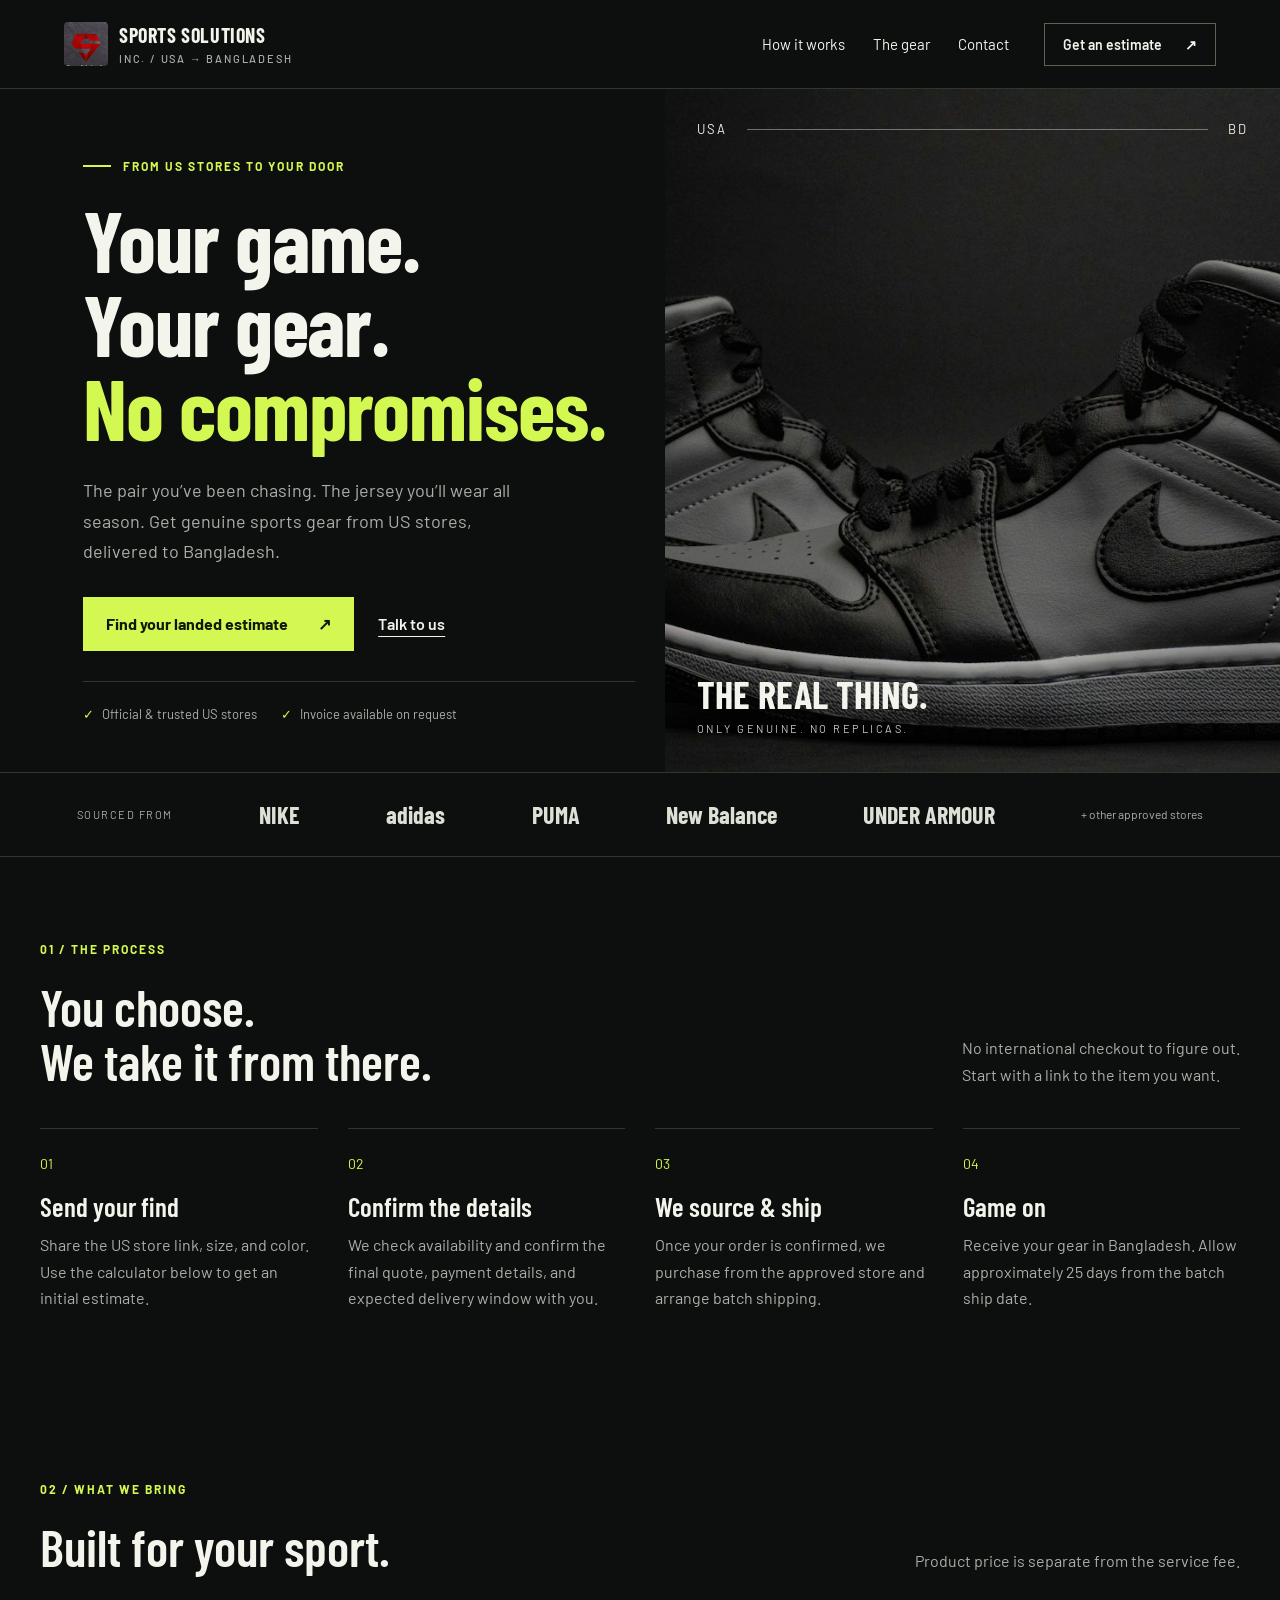
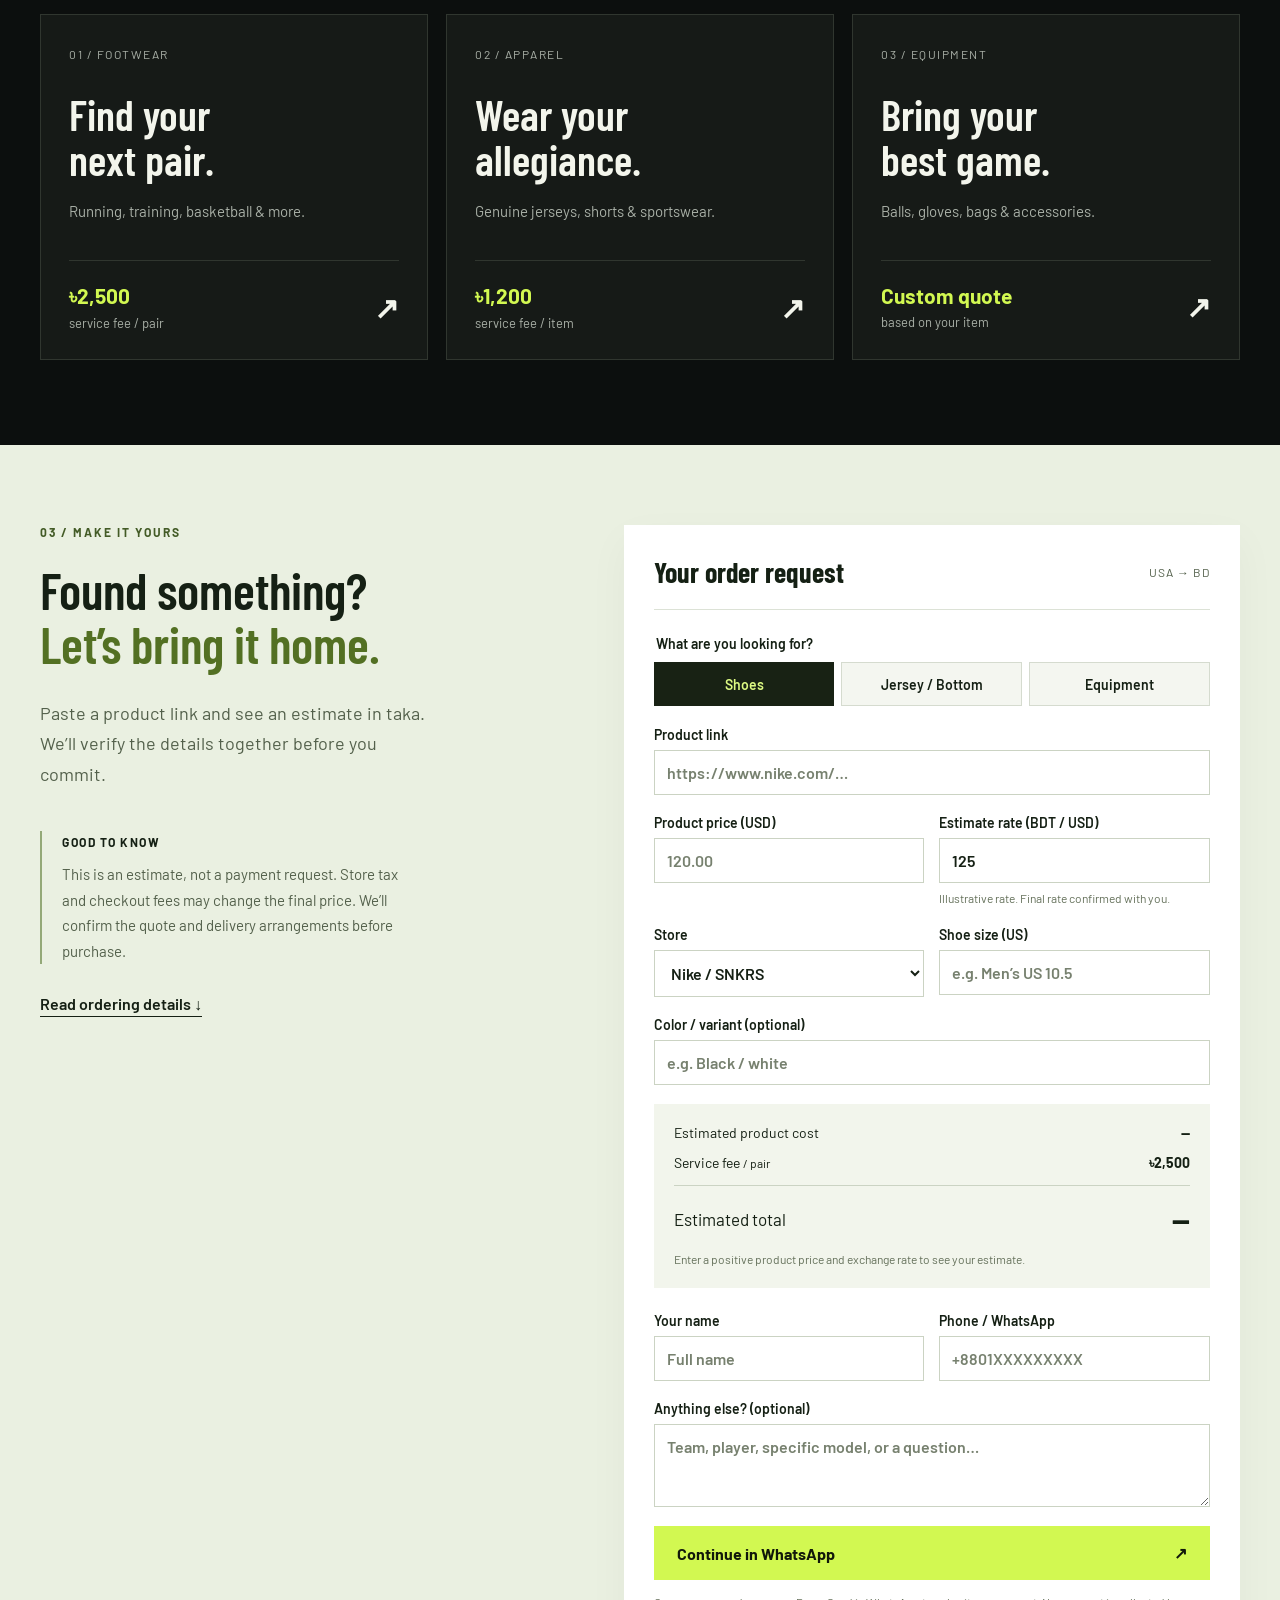
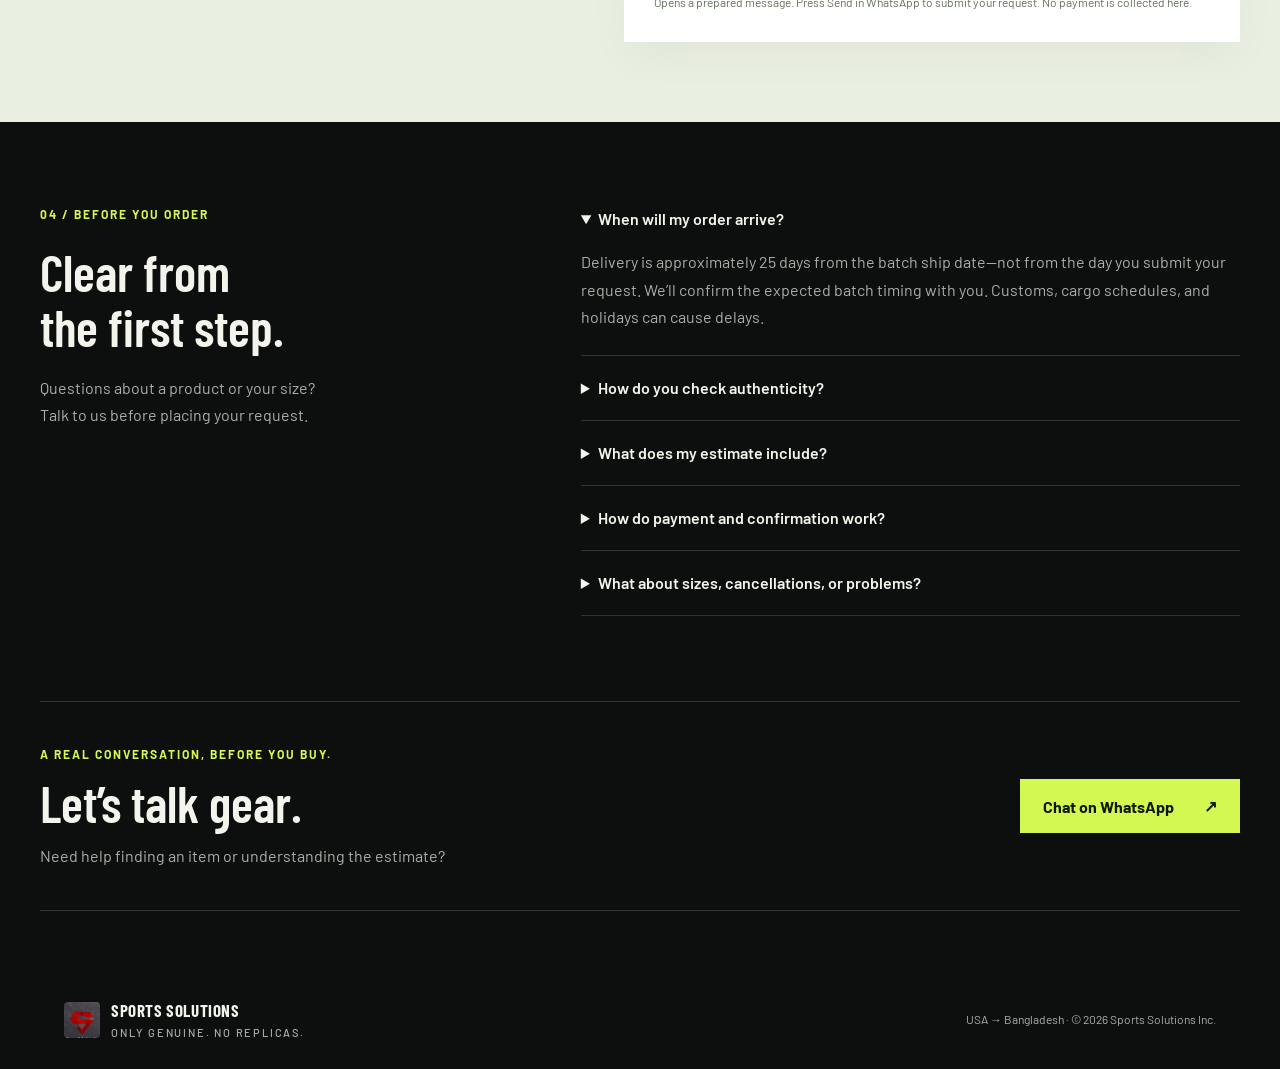
==== commit acc22fa4: "Update index.html" ====
--- a/index.html
+++ b/index.html
@@ -9,4 +9,4 @@
 <section class="order-section" id="order"><div class="order-heading"><p class="eyebrow">03 / MAKE IT YOURS</p><h2>Found something?<br><em>Let’s bring it home.</em></h2><p>Paste a product link and see an estimate in taka. We’ll verify the details together before you commit.</p><div class="quote-note"><span>GOOD TO KNOW</span><p>This is an estimate, not a payment request. Store tax and checkout fees may change the final price. We’ll confirm the quote and delivery arrangements before purchase.</p></div><a class="text-link" href="#terms">Read ordering details ↓</a></div>
 <form id="orderForm"><div class="form-top"><h3>Your order request</h3><span>USA → BD</span></div><fieldset><legend>What are you looking for?</legend><div class="choice"><label><input type="radio" name="category" value="Shoes" checked><span>Shoes</span></label><label><input type="radio" name="category" value="Jersey/Bottom"><span>Jersey / Bottom</span></label><label><input type="radio" name="category" value="Equipment"><span>Equipment</span></label></div></fieldset><label>Product link <input name="productLink" id="productLink" type="url" placeholder="https://www.nike.com/…" required></label><div class="row"><label>Product price (USD)<input id="usdPrice" type="number" min="0.01" step="0.01" placeholder="120.00" required></label><label>Estimate rate (BDT / USD)<input id="fxRate" type="number" min="0.01" step="0.01" value="125" required><small>Illustrative rate. Final rate confirmed with you.</small></label></div><div class="row"><label>Store<select id="store"><option>Nike / SNKRS</option><option>Adidas</option><option>Puma</option><option>Under Armour</option><option>New Balance</option><option>Foot Locker</option><option>Pro Direct US</option><option>Finish Line</option><option>Amazon (Sold by Amazon)</option><option>Other official / trusted store</option></select></label><label><span id="sizeLabel">Shoe size (US)</span><input id="size" placeholder="e.g. Men’s US 10.5" required></label></div><label><span id="variantLabel">Color / variant (optional)</span><input id="variant" placeholder="e.g. Black / white"></label><div class="estimate" aria-live="polite" aria-atomic="true"><div><span>Estimated product cost</span><strong id="productCost">—</strong></div><div><span>Service fee <small id="feeUnit">/ pair</small></span><strong id="feeCost">৳2,500</strong></div><div class="total"><span>Estimated total</span><strong id="totalCost">—</strong></div><p id="estimateNote">Enter the product price to see your estimate.</p></div><div class="row"><label>Your name<input id="name" autocomplete="name" required placeholder="Full name" maxlength="100"></label><label>Phone / WhatsApp<input id="phone" type="tel" autocomplete="tel" required placeholder="+8801XXXXXXXXX" pattern="[+0-9 ()-]{7,25}" maxlength="25"></label></div><label>Anything else? (optional)<textarea id="notes" rows="3" placeholder="Team, player, specific model, or a question…" maxlength="1500"></textarea></label><button class="button submit" type="submit">Continue in WhatsApp <span>↗</span></button><p class="form-help">Opens a prepared message. Press Send in WhatsApp to submit your request. No payment is collected here.</p><div id="handoff" role="status" hidden><strong>Your message is ready.</strong><p>Complete your request by pressing Send in WhatsApp. Your order is confirmed only after we review it with you.</p><a id="retryLink" target="_blank" rel="noopener">Open WhatsApp again ↗</a></div></form></section>
 <section class="section details-section" id="terms"><div><p class="eyebrow">04 / BEFORE YOU ORDER</p><h2>Clear from<br>the first step.</h2><p>Questions about a product or your size?<br>Talk to us before placing your request.</p></div><div class="faqs"><details open><summary>When will my order arrive?</summary><p>Delivery is approximately 25 days from the batch ship date—not from the day you submit your request. We’ll confirm the expected batch timing with you. Customs, cargo schedules, and holidays can cause delays.</p></details><details><summary>How do you check authenticity?</summary><p>We source from official brands and approved retailers. Amazon requests must be sold by Amazon. Other stores are reviewed before purchase. Invoice or purchase proof is available on request. Sports Solutions is an independent sourcing service.</p></details><details><summary>What does my estimate include?</summary><p>The calculator multiplies the USD product price by the estimate exchange rate, then adds the listed service fee. Store tax, checkout fees, and any other applicable charges will be clarified in your final quote. Equipment requires a custom service quote.</p></details><details><summary>How do payment and confirmation work?</summary><p>We share payment instructions through WhatsApp after reviewing your request. Confirm the final price, payment schedule, and delivery details with us before making a bKash or bank payment. Submitting this form does not reserve or purchase an item.</p></details><details><summary>What about sizes, cancellations, or problems?</summary><p>Please check the store’s size chart and confirm the exact size and variant before purchase. Discuss cancellation and refund terms with us before confirming your order; cancellation may not be possible once purchased. If we purchase the wrong item due to our error, we’ll work with you to correct it. Packaging may show minor marks from transport; report any product damage promptly.</p></details></div></section>
-<section class="contact" id="contact"><div><p class="eyebrow">A REAL CONVERSATION, BEFORE YOU BUY.</p><h2>Let’s talk gear.</h2><p>Need help finding an item or understanding the estimate?</p></div><a class="button" href="https://wa.me/14438620065" target="_blank" rel="noopener">Chat on WhatsApp <span>↗</span></a></section></main><footer><a class="brand" href="#"><img src="logo.png" alt="" width="36" height="36"><span>SPORTS SOLUTIONS<span class="brand-sub">ONLY GENUINE. NO REPLICAS.</span></span></a><p>USA → Bangladesh · © <span id="year">2026</span> Sports Solutions Inc.</p><a href="https://rezoansultan.com" target="_blank" rel="noopener">By Rezoan Sultan ↗</a></footer></body></html>
+<section class="contact" id="contact"><div><p class="eyebrow">A REAL CONVERSATION, BEFORE YOU BUY.</p><h2>Let’s talk gear.</h2><p>Need help finding an item or understanding the estimate?</p></div><a class="button" href="https://wa.me/14438620065" target="_blank" rel="noopener">Chat on WhatsApp <span>↗</span></a></section></main><footer><a class="brand" href="#"><img src="logo.png" alt="" width="36" height="36"><span>SPORTS SOLUTIONS<span class="brand-sub">ONLY GENUINE. NO REPLICAS.</span></span></a><p>USA → Bangladesh · © <span id="year">2026</span> Sports Solutions Inc.</p>
--- a/style.css
+++ b/style.css
@@ -0,0 +1,2 @@
+@import url('https://fonts.googleapis.com/css2?family=Barlow+Condensed:wght@600;700;800&family=Barlow:wght@400;500;600;700&display=swap');
+:root{--bg:#0c0f0e;--panel:#161a17;--ink:#f3f5ec;--muted:#a9b0a7;--line:#30362f;--lime:#d2f851;font-family:Barlow,Arial,sans-serif;color:var(--ink);background:var(--bg);font-size:16px}*{box-sizing:border-box}html{scroll-behavior:smooth;scroll-padding-top:100px}body{margin:0}a{color:inherit;text-decoration:none}button,input,select,textarea{font:inherit}button,a,input,select,textarea,summary{-webkit-tap-highlight-color:transparent}a:focus-visible,button:focus-visible,summary:focus-visible{outline:3px solid var(--lime);outline-offset:5px}.skip{position:fixed;left:20px;top:-100px;z-index:100;background:var(--lime);color:#111;padding:12px}.skip:focus{top:12px}header{max-width:1440px;margin:auto;padding:22px 5%;display:flex;align-items:center;gap:35px;border-bottom:1px solid var(--line)}.brand{display:flex;align-items:center;gap:11px;font-family:'Barlow Condensed',Arial,sans-serif;font-weight:700;font-size:20px;letter-spacing:.6px;line-height:1.15}.brand img{object-fit:contain;border-radius:4px}.brand-sub{display:block;font:500 11px Barlow,Arial,sans-serif;letter-spacing:1.8px;margin-top:5px;color:var(--muted)}nav{margin-left:auto;display:flex;gap:28px;font-size:15px}nav a:hover,.text-link:hover{color:var(--lime)}.nav-button{border:1px solid #5b6451;padding:12px 18px;font-weight:600;font-size:14px;white-space:nowrap}.nav-button span{margin-left:20px}.hero{max-width:1440px;margin:auto;display:grid;grid-template-columns:1.08fr 1fr;min-height:650px}.hero-copy{padding:70px 30px 50px max(6.5vw,30px)}.eyebrow{font-size:12px;letter-spacing:2px;font-weight:700;color:var(--lime);display:flex;align-items:center;gap:12px;margin:0 0 24px}.line{width:28px;height:2px;background:var(--lime)}h1,h2,h3,p{margin-top:0}h1,h2,h3{font-family:'Barlow Condensed',Impact,sans-serif}h1{font-size:clamp(58px,6.7vw,96px);line-height:.98;letter-spacing:-1px;margin-bottom:26px;font-weight:700}em{font-style:normal;color:var(--lime)}.intro{color:var(--muted);max-width:430px;line-height:1.7;font-size:18px}.actions{display:flex;align-items:center;gap:24px;margin:30px 0}.button{background:var(--lime);color:#11180a;display:inline-flex;align-items:center;justify-content:space-between;gap:30px;padding:17px 23px;font-weight:700;border:0;cursor:pointer;font-size:16px;transition:background .15s}.button:hover{background:#e3ff8a}.text-link{text-decoration:underline;text-underline-offset:6px;font-weight:600}.hero-foot{border-top:1px solid var(--line);padding-top:24px;display:flex;gap:24px;color:var(--muted);font-size:13px}.hero-foot span:before{content:'✓';color:var(--lime);margin-right:8px}.hero-art{position:relative;background:#080908;overflow:hidden;min-height:550px}.hero-art img{width:100%;height:100%;object-fit:cover;position:absolute;inset:0;opacity:.88}.art-label{position:absolute;left:32px;bottom:36px}.art-label>span{display:block;font:700 38px 'Barlow Condensed',sans-serif}.art-label small{font-size:11px;letter-spacing:2.5px;color:#c4c9c0}.route{position:absolute;top:32px;left:32px;right:32px;display:flex;align-items:center;gap:20px;font-size:13px;letter-spacing:2px}.route-line{height:1px;background:#ffffff60;flex:1}.store-strip{border-block:1px solid var(--line);display:flex;align-items:center;justify-content:space-between;gap:25px;padding:27px 6%;max-width:1440px;margin:auto;flex-wrap:wrap}.store-strip>span{font-size:11px;letter-spacing:1.5px;color:var(--muted)}.store-strip b{font-family:'Barlow Condensed',sans-serif;font-size:24px;color:#dce1d6}.store-strip small{color:var(--muted);font-size:12px}.section{max-width:1280px;padding:85px 40px;margin:auto}.section-title{display:flex;justify-content:space-between;gap:25px;align-items:end;margin-bottom:40px}h2{font-size:clamp(38px,4vw,54px);font-weight:600;line-height:1.06;margin-bottom:0}.section-title p:not(.eyebrow),.details-section>div>p:not(.eyebrow){color:var(--muted);line-height:1.7;margin:20px 0 0}.steps{display:grid;grid-template-columns:repeat(4,1fr);gap:30px}.steps article{border-top:1px solid var(--line);padding-top:24px}.steps article>span{color:var(--lime);font-size:14px}.steps h3{font-size:27px;margin:18px 0 10px;font-weight:600}.steps p{font-size:16px;color:var(--muted);line-height:1.65;margin:0}.categories{display:grid;grid-template-columns:repeat(3,1fr);gap:18px}.categories>a{background:var(--panel);padding:28px;border:1px solid var(--line);transition:border-color .15s}.categories>a:hover{border-color:var(--lime)}.category-number{font-size:12px;letter-spacing:1.5px;color:var(--muted)}.categories h3{font-size:43px;line-height:1.05;margin:30px 0 18px;font-weight:600}.categories p{color:var(--muted);font-size:15px;line-height:1.5;min-height:45px}.categories a>div{border-top:1px solid var(--line);padding-top:22px;display:grid;grid-template-columns:1fr auto;gap:6px}.categories strong{font-size:21px;color:var(--lime)}.categories div span{font-size:13px;color:var(--muted);grid-row:2}.categories div b{grid-column:2;grid-row:1/3;font-size:30px;align-self:center}.order-section{background:#eaf0e1;color:#152014;display:grid;grid-template-columns:1fr 1.2fr;gap:70px;padding:80px max(calc((100vw - 1200px)/2),40px)}.order-section .eyebrow{color:#435b26}.order-heading>p:not(.eyebrow){color:#53604b;line-height:1.7;margin-top:26px;font-size:18px;max-width:390px}.order-heading em{color:#537023}.quote-note{border-left:2px solid #94a978;padding-left:20px;margin:42px 0 30px;max-width:380px}.quote-note span{font-size:12px;letter-spacing:1.5px;font-weight:700}.quote-note p{font-size:15px;line-height:1.7;color:#53604b;margin:12px 0}form{background:#fff;padding:30px;box-shadow:0 15px 40px #1825100a;min-width:0}.form-top{display:flex;justify-content:space-between;align-items:center;border-bottom:1px solid #dce2d6;padding-bottom:20px;margin-bottom:25px}.form-top h3{font-size:28px;margin:0}.form-top>span{font-size:12px;letter-spacing:1px;color:#53604b}fieldset{border:0;padding:0;margin:0 0 20px}legend,label{font-size:14px;font-weight:600}legend{margin-bottom:10px}.choice{display:grid;grid-template-columns:repeat(3,1fr);gap:7px}.choice label{position:relative;cursor:pointer;margin:0}.choice input{position:absolute;width:1px;height:1px;opacity:0}.choice span{display:flex;align-items:center;justify-content:center;background:#f4f6f0;min-height:44px;border:1px solid #d5dbcf;padding:8px;font-size:14px;text-align:center}.choice input:checked+span{background:#182214;color:#ddfa83;border-color:#182214}.choice input:focus-visible+span{outline:3px solid #648c2e;outline-offset:2px}form>label,.row>label{display:block;margin:0 0 19px}input,select,textarea{display:block;width:100%;min-width:0;border:1px solid #cbd3c3;padding:12px;color:#152014;background:#fff;border-radius:0;margin-top:7px;font-size:16px}input:focus,select:focus,textarea:focus{outline:2px solid #648c2e;outline-offset:1px}input::placeholder,textarea::placeholder{color:#77816f}.row{display:grid;grid-template-columns:1fr 1fr;gap:15px}label small{display:block;font-size:12px;font-weight:400;color:#65715b;line-height:1.5;margin-top:6px}.estimate{background:#f2f5ec;padding:20px;margin:4px 0 24px}.estimate>div{display:flex;justify-content:space-between;gap:20px;margin-bottom:13px;font-size:14px}.estimate small{font-size:12px}.estimate .total{border-top:1px solid #cbd3c3;padding-top:15px;font-size:17px;align-items:center}.total strong{font-size:30px;font-family:'Barlow Condensed',sans-serif}.estimate p{font-size:12px;line-height:1.5;color:#65715b;margin:10px 0 0}.submit{width:100%;background:#d2f851}.form-help{color:#65715b;font-size:12px;line-height:1.6;margin:13px 0 0}#handoff{padding:18px;background:#edf6de;margin-top:20px;font-size:14px;line-height:1.6}#handoff p{margin:8px 0}#handoff a{text-decoration:underline;cursor:pointer}.details-section{display:grid;grid-template-columns:1fr 1.4fr;gap:70px}.faqs details{border-bottom:1px solid var(--line);padding:20px 0}.faqs details:first-child{padding-top:0}.faqs summary{font-weight:600;cursor:pointer;line-height:1.5;padding-right:15px}.faqs p{color:var(--muted);line-height:1.7;font-size:16px;margin:17px 0 5px}.contact{max-width:1200px;margin:0 auto 60px;border-block:1px solid var(--line);padding:45px 0;display:flex;align-items:center;justify-content:space-between;gap:30px}.contact p:not(.eyebrow){color:var(--muted);margin:16px 0 0}.contact .eyebrow{margin-bottom:15px}footer{max-width:1440px;margin:auto;padding:30px 5%;display:flex;align-items:center;justify-content:space-between;gap:25px;font-size:12px;color:var(--muted)}footer p{margin:0}footer .brand{color:var(--ink);font-size:17px}footer>a:last-child{font-size:13px}@media(min-width:1500px){.hero-copy{padding-left:90px}}@media(max-width:1050px){header{gap:20px}nav{gap:15px}.hero-copy{padding:55px 28px}.hero{min-height:600px}.hero-foot{flex-direction:column;gap:10px}.actions{align-items:start;flex-direction:column;gap:18px}.order-section{gap:35px;padding:65px 30px}.contact{margin-inline:40px}.steps{gap:20px}}@media(max-width:760px){header{padding:18px 20px;flex-wrap:wrap;justify-content:space-between}.brand{font-size:18px}.brand-sub{font-size:10px}.brand img{width:36px;height:36px}nav{order:3;margin:0;width:100%;justify-content:space-between;border-top:1px solid var(--line);padding-top:15px}.nav-button{font-size:12px;padding:10px}.nav-button span{margin-left:7px}.hero{grid-template-columns:1fr}.hero-copy{padding:45px 24px 35px}h1{font-size:67px}.intro{font-size:17px}.hero-art{min-height:370px}.hero-art img{object-position:center 48%}.hero-foot{flex-direction:row;flex-wrap:wrap;gap:12px 20px}.actions{flex-direction:row;align-items:center;flex-wrap:wrap}.store-strip{justify-content:center;padding:22px;gap:18px 25px}.store-strip>span{width:100%;text-align:center}.store-strip b{font-size:21px}.section{padding:55px 24px}.section-title{display:block;margin-bottom:30px}.steps{grid-template-columns:1fr 1fr;gap:30px 22px}.categories{grid-template-columns:1fr}.categories h3 br{display:none}.categories h3{font-size:37px;margin:20px 0 12px}.categories p{min-height:0}.categories>a{padding:25px}.order-section{grid-template-columns:1fr;padding:50px 20px;gap:30px}.order-heading>p:not(.eyebrow){max-width:none}.quote-note{margin:25px 0;max-width:none}form{padding:23px 18px}.details-section{grid-template-columns:1fr;gap:35px}.contact{margin:0 24px 25px;padding:35px 0;flex-direction:column;align-items:start}.contact .eyebrow{font-size:11px}footer{padding:25px 24px;align-items:start;flex-direction:column;gap:20px}.row{gap:12px}.choice span{font-size:13px}h2{font-size:44px}}@media(max-width:370px){h1{font-size:56px}.row{grid-template-columns:1fr}.nav-button{font-size:11px}.brand{font-size:16px}.steps{grid-template-columns:1fr}}@media(prefers-reduced-motion:reduce){html{scroll-behavior:auto}*{transition:none!important}}
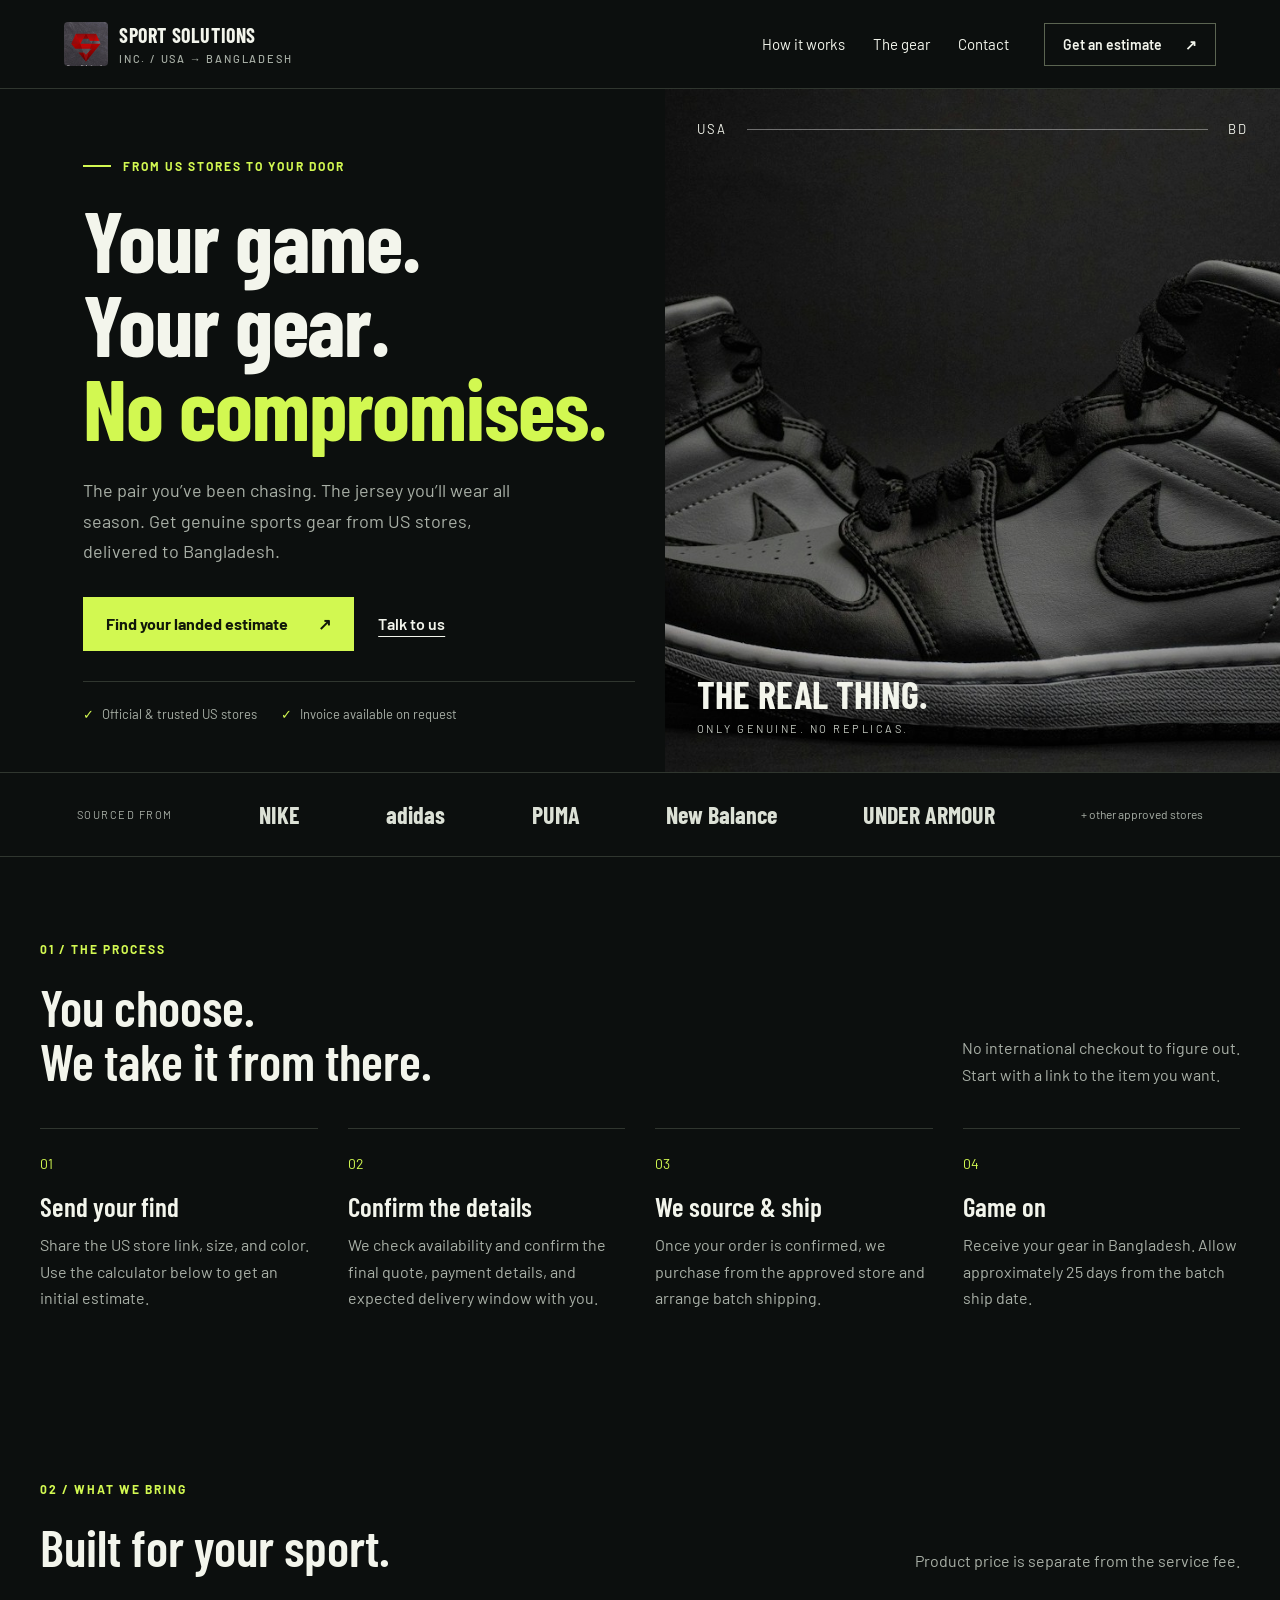
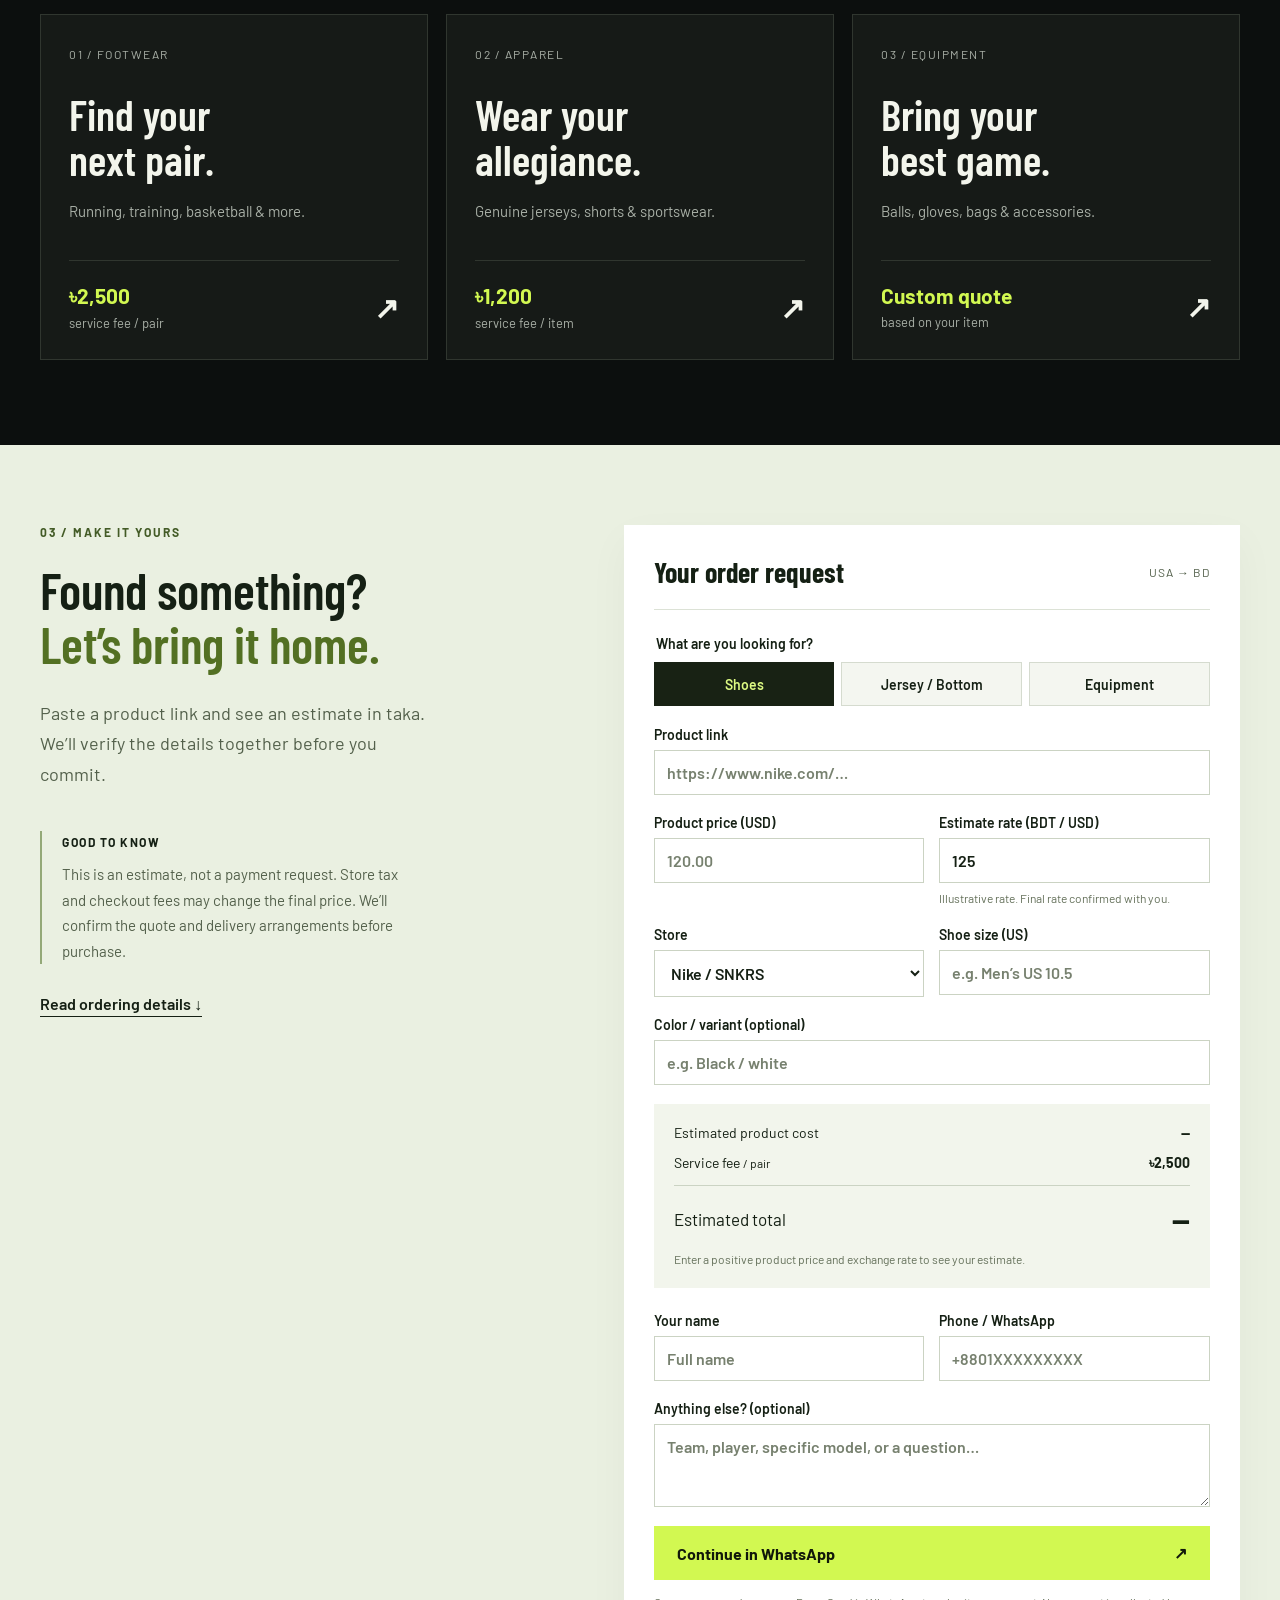
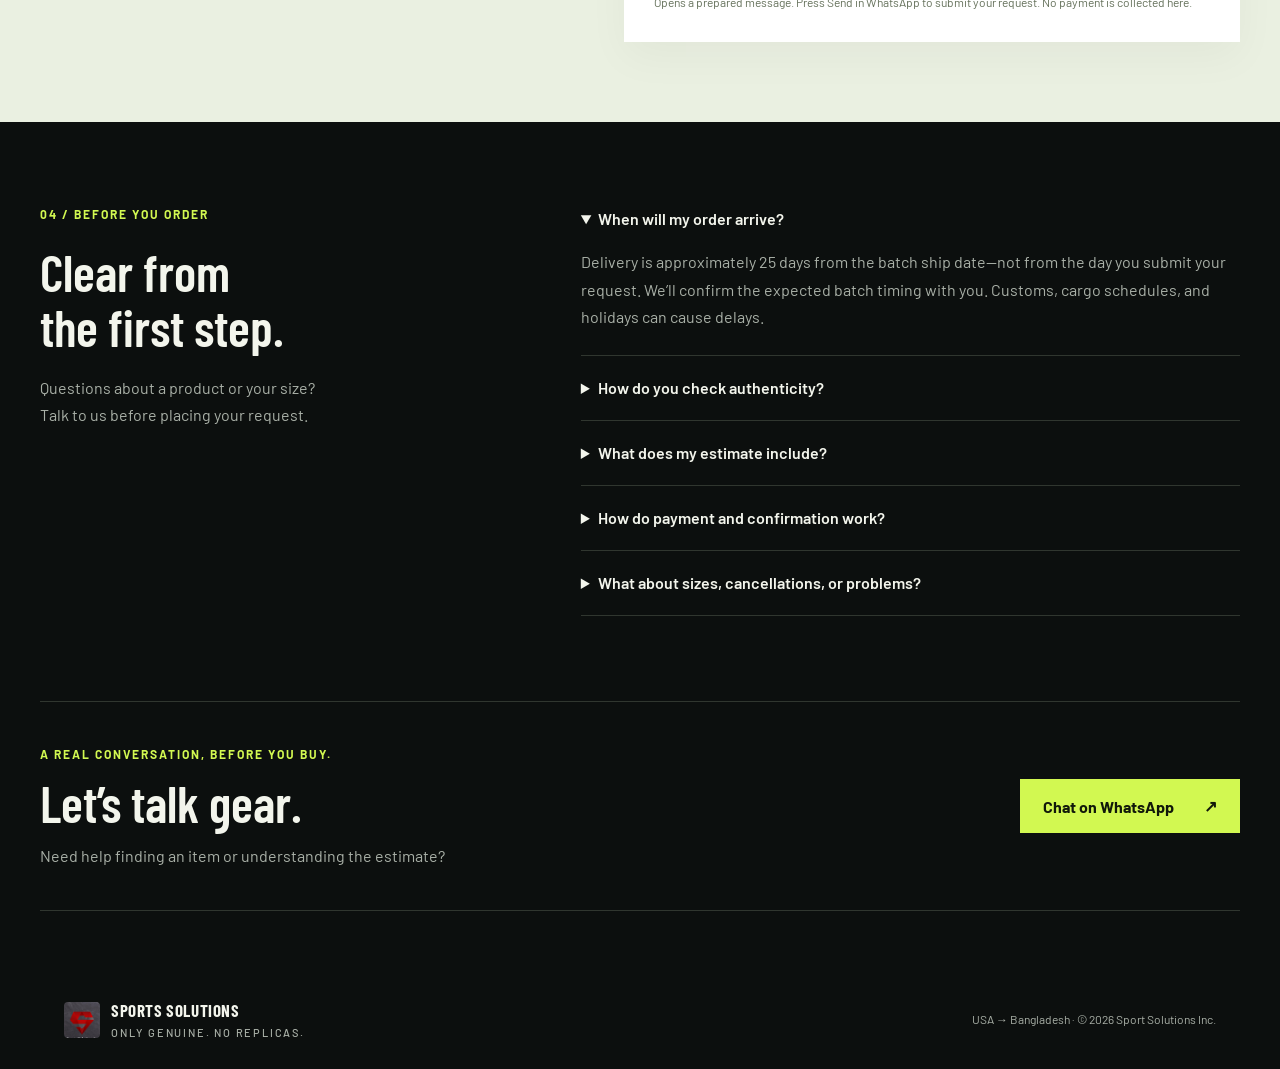
==== commit ca00d59a: "Fix brand name typo in index.html" ====
--- a/index.html
+++ b/index.html
@@ -1,7 +1,7 @@
 <!doctype html>
-<html lang="en"><head><meta charset="utf-8"><meta name="viewport" content="width=device-width,initial-scale=1"><title>Sports Solutions Inc. — USA to Bangladesh</title><meta name="description" content="Genuine sports gear from US stores, delivered to Bangladesh. Get a clear estimate and request your order through WhatsApp."><link rel="icon" href="logo.png"><link rel="stylesheet" href="style.css"><script src="app.js" defer></script></head>
+<html lang="en"><head><meta charset="utf-8"><meta name="viewport" content="width=device-width,initial-scale=1"><title>Sport Solutions Inc. — USA to Bangladesh</title><meta name="description" content="Genuine sports gear from US stores, delivered to Bangladesh. Get a clear estimate and request your order through WhatsApp."><link rel="icon" href="logo.png"><link rel="stylesheet" href="style.css"><script src="app.js" defer></script></head>
 <body><a class="skip" href="#order">Skip to order estimate</a>
-<header><a class="brand" href="#"><img src="logo.png" alt="" width="44" height="44"><span>SPORTS SOLUTIONS<span class="brand-sub">INC. / USA → BANGLADESH</span></span></a><nav aria-label="Main navigation"><a href="#how">How it works</a><a href="#gear">The gear</a><a href="#contact">Contact</a></nav><a class="nav-button" href="#order">Get an estimate <span>↗</span></a></header>
+<header><a class="brand" href="#"><img src="logo.png" alt="" width="44" height="44"><span>SPORT SOLUTIONS<span class="brand-sub">INC. / USA → BANGLADESH</span></span></a><nav aria-label="Main navigation"><a href="#how">How it works</a><a href="#gear">The gear</a><a href="#contact">Contact</a></nav><a class="nav-button" href="#order">Get an estimate <span>↗</span></a></header>
 <main><section class="hero"><div class="hero-copy"><p class="eyebrow"><span class="line"></span> FROM US STORES TO YOUR DOOR</p><h1>Your game.<br>Your gear.<br><em>No compromises.</em></h1><p class="intro">The pair you’ve been chasing. The jersey you’ll wear all season. Get genuine sports gear from US stores, delivered to Bangladesh.</p><div class="actions"><a class="button" href="#order">Find your landed estimate <span>↗</span></a><a class="text-link" href="https://wa.me/14438620065" target="_blank" rel="noopener">Talk to us</a></div><div class="hero-foot"><span>Official & trusted US stores</span><span>Invoice available on request</span></div></div><div class="hero-art"><img src="hero.jpg" alt="Black and grey sports sneakers with red accents against a dark background" fetchpriority="high"><div class="art-label"><span>THE REAL THING.</span><small>ONLY GENUINE. NO REPLICAS.</small></div><div class="route"><span>USA</span><span class="route-line"></span><span>BD</span></div></div></section>
 <section class="store-strip" aria-label="Stores we source from"><span>SOURCED FROM</span><b>NIKE</b><b>adidas</b><b>PUMA</b><b>New Balance</b><b>UNDER ARMOUR</b><small>+ other approved stores</small></section>
 <section class="section" id="how"><div class="section-title"><div><p class="eyebrow">01 / THE PROCESS</p><h2>You choose.<br>We take it from there.</h2></div><p>No international checkout to figure out.<br>Start with a link to the item you want.</p></div><div class="steps"><article><span>01</span><h3>Send your find</h3><p>Share the US store link, size, and color. Use the calculator below to get an initial estimate.</p></article><article><span>02</span><h3>Confirm the details</h3><p>We check availability and confirm the final quote, payment details, and expected delivery window with you.</p></article><article><span>03</span><h3>We source & ship</h3><p>Once your order is confirmed, we purchase from the approved store and arrange batch shipping.</p></article><article><span>04</span><h3>Game on</h3><p>Receive your gear in Bangladesh. Allow approximately 25 days from the batch ship date.</p></article></div></section>
@@ -9,4 +9,4 @@
 <section class="order-section" id="order"><div class="order-heading"><p class="eyebrow">03 / MAKE IT YOURS</p><h2>Found something?<br><em>Let’s bring it home.</em></h2><p>Paste a product link and see an estimate in taka. We’ll verify the details together before you commit.</p><div class="quote-note"><span>GOOD TO KNOW</span><p>This is an estimate, not a payment request. Store tax and checkout fees may change the final price. We’ll confirm the quote and delivery arrangements before purchase.</p></div><a class="text-link" href="#terms">Read ordering details ↓</a></div>
 <form id="orderForm"><div class="form-top"><h3>Your order request</h3><span>USA → BD</span></div><fieldset><legend>What are you looking for?</legend><div class="choice"><label><input type="radio" name="category" value="Shoes" checked><span>Shoes</span></label><label><input type="radio" name="category" value="Jersey/Bottom"><span>Jersey / Bottom</span></label><label><input type="radio" name="category" value="Equipment"><span>Equipment</span></label></div></fieldset><label>Product link <input name="productLink" id="productLink" type="url" placeholder="https://www.nike.com/…" required></label><div class="row"><label>Product price (USD)<input id="usdPrice" type="number" min="0.01" step="0.01" placeholder="120.00" required></label><label>Estimate rate (BDT / USD)<input id="fxRate" type="number" min="0.01" step="0.01" value="125" required><small>Illustrative rate. Final rate confirmed with you.</small></label></div><div class="row"><label>Store<select id="store"><option>Nike / SNKRS</option><option>Adidas</option><option>Puma</option><option>Under Armour</option><option>New Balance</option><option>Foot Locker</option><option>Pro Direct US</option><option>Finish Line</option><option>Amazon (Sold by Amazon)</option><option>Other official / trusted store</option></select></label><label><span id="sizeLabel">Shoe size (US)</span><input id="size" placeholder="e.g. Men’s US 10.5" required></label></div><label><span id="variantLabel">Color / variant (optional)</span><input id="variant" placeholder="e.g. Black / white"></label><div class="estimate" aria-live="polite" aria-atomic="true"><div><span>Estimated product cost</span><strong id="productCost">—</strong></div><div><span>Service fee <small id="feeUnit">/ pair</small></span><strong id="feeCost">৳2,500</strong></div><div class="total"><span>Estimated total</span><strong id="totalCost">—</strong></div><p id="estimateNote">Enter the product price to see your estimate.</p></div><div class="row"><label>Your name<input id="name" autocomplete="name" required placeholder="Full name" maxlength="100"></label><label>Phone / WhatsApp<input id="phone" type="tel" autocomplete="tel" required placeholder="+8801XXXXXXXXX" pattern="[+0-9 ()-]{7,25}" maxlength="25"></label></div><label>Anything else? (optional)<textarea id="notes" rows="3" placeholder="Team, player, specific model, or a question…" maxlength="1500"></textarea></label><button class="button submit" type="submit">Continue in WhatsApp <span>↗</span></button><p class="form-help">Opens a prepared message. Press Send in WhatsApp to submit your request. No payment is collected here.</p><div id="handoff" role="status" hidden><strong>Your message is ready.</strong><p>Complete your request by pressing Send in WhatsApp. Your order is confirmed only after we review it with you.</p><a id="retryLink" target="_blank" rel="noopener">Open WhatsApp again ↗</a></div></form></section>
 <section class="section details-section" id="terms"><div><p class="eyebrow">04 / BEFORE YOU ORDER</p><h2>Clear from<br>the first step.</h2><p>Questions about a product or your size?<br>Talk to us before placing your request.</p></div><div class="faqs"><details open><summary>When will my order arrive?</summary><p>Delivery is approximately 25 days from the batch ship date—not from the day you submit your request. We’ll confirm the expected batch timing with you. Customs, cargo schedules, and holidays can cause delays.</p></details><details><summary>How do you check authenticity?</summary><p>We source from official brands and approved retailers. Amazon requests must be sold by Amazon. Other stores are reviewed before purchase. Invoice or purchase proof is available on request. Sports Solutions is an independent sourcing service.</p></details><details><summary>What does my estimate include?</summary><p>The calculator multiplies the USD product price by the estimate exchange rate, then adds the listed service fee. Store tax, checkout fees, and any other applicable charges will be clarified in your final quote. Equipment requires a custom service quote.</p></details><details><summary>How do payment and confirmation work?</summary><p>We share payment instructions through WhatsApp after reviewing your request. Confirm the final price, payment schedule, and delivery details with us before making a bKash or bank payment. Submitting this form does not reserve or purchase an item.</p></details><details><summary>What about sizes, cancellations, or problems?</summary><p>Please check the store’s size chart and confirm the exact size and variant before purchase. Discuss cancellation and refund terms with us before confirming your order; cancellation may not be possible once purchased. If we purchase the wrong item due to our error, we’ll work with you to correct it. Packaging may show minor marks from transport; report any product damage promptly.</p></details></div></section>
-<section class="contact" id="contact"><div><p class="eyebrow">A REAL CONVERSATION, BEFORE YOU BUY.</p><h2>Let’s talk gear.</h2><p>Need help finding an item or understanding the estimate?</p></div><a class="button" href="https://wa.me/14438620065" target="_blank" rel="noopener">Chat on WhatsApp <span>↗</span></a></section></main><footer><a class="brand" href="#"><img src="logo.png" alt="" width="36" height="36"><span>SPORTS SOLUTIONS<span class="brand-sub">ONLY GENUINE. NO REPLICAS.</span></span></a><p>USA → Bangladesh · © <span id="year">2026</span> Sports Solutions Inc.</p>
+<section class="contact" id="contact"><div><p class="eyebrow">A REAL CONVERSATION, BEFORE YOU BUY.</p><h2>Let’s talk gear.</h2><p>Need help finding an item or understanding the estimate?</p></div><a class="button" href="https://wa.me/14438620065" target="_blank" rel="noopener">Chat on WhatsApp <span>↗</span></a></section></main><footer><a class="brand" href="#"><img src="logo.png" alt="" width="36" height="36"><span>SPORTS SOLUTIONS<span class="brand-sub">ONLY GENUINE. NO REPLICAS.</span></span></a><p>USA → Bangladesh · © <span id="year">2026</span> Sport Solutions Inc.</p>
